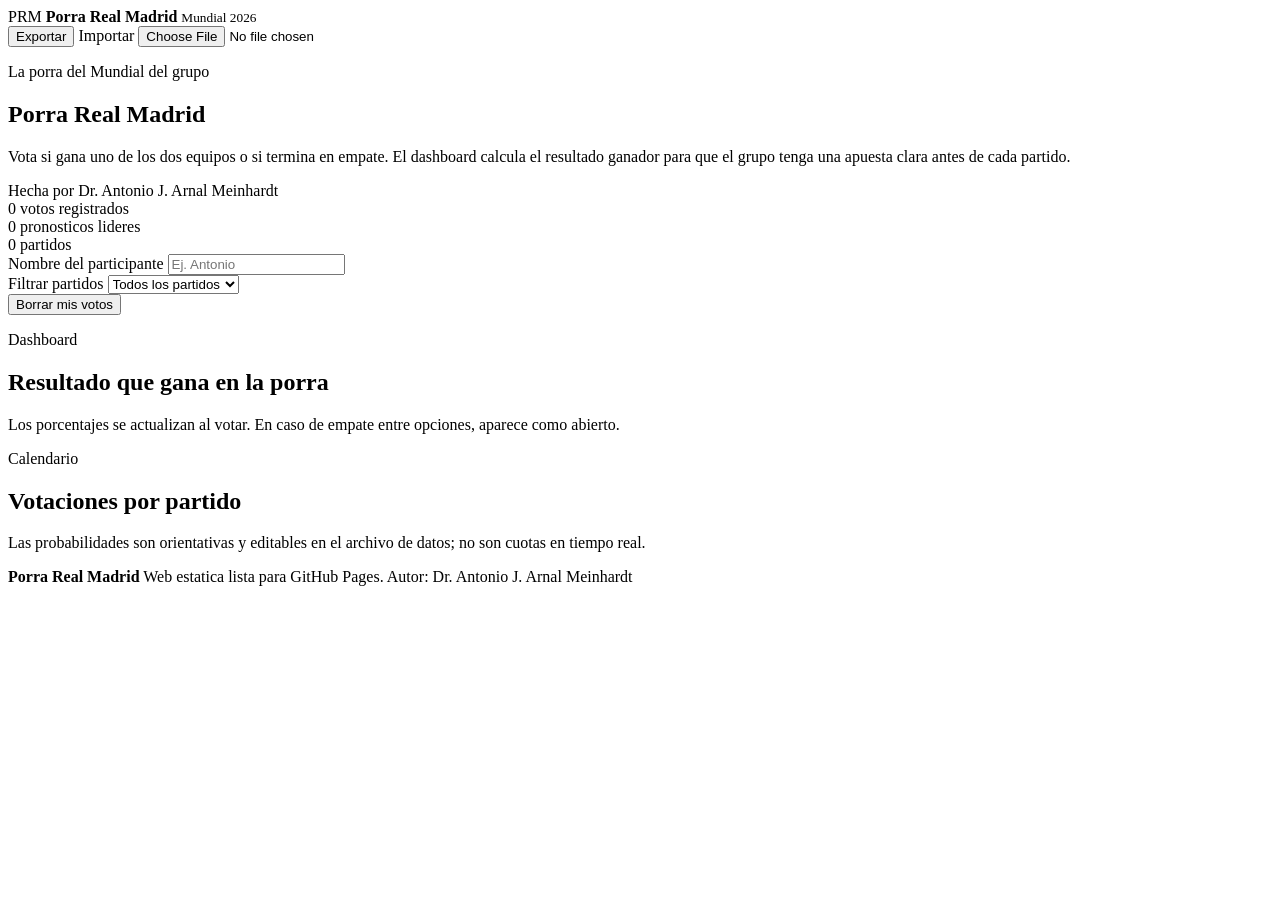
==== index.html @ 8b3cecc4 "Add World Cup pool homepage" ====
<!doctype html>
<html lang="es">
  <head>
    <meta charset="utf-8" />
    <meta name="viewport" content="width=device-width, initial-scale=1" />
    <title>Porra Real Madrid | Mundial 2026</title>
    <meta
      name="description"
      content="Porra visual del Mundial 2026 para votar ganador o empate en cada partido del grupo Porra Real Madrid."
    />
    <link rel="preconnect" href="https://flagcdn.com" />
    <link rel="stylesheet" href="styles.css" />
  </head>
  <body>
    <header class="hero">
      <nav class="topbar" aria-label="Navegacion principal">
        <div class="brand">
          <span class="brand-mark">PRM</span>
          <span>
            <strong>Porra Real Madrid</strong>
            <small>Mundial 2026</small>
          </span>
        </div>
        <div class="top-actions">
          <button class="ghost-button" id="exportButton" type="button">Exportar</button>
          <label class="ghost-button import-label" for="importFile">Importar</label>
          <input id="importFile" type="file" accept="application/json" />
        </div>
      </nav>

      <section class="hero-grid">
        <div class="hero-copy">
          <p class="eyebrow">La porra del Mundial del grupo</p>
          <h1>Porra Real Madrid</h1>
          <p>
            Vota si gana uno de los dos equipos o si termina en empate. El
            dashboard calcula el resultado ganador para que el grupo tenga una
            apuesta clara antes de cada partido.
          </p>
          <div class="credit">Hecha por Dr. Antonio J. Arnal Meinhardt</div>
        </div>

        <aside class="hero-panel" aria-label="Resumen general">
          <div>
            <span class="stat-number" id="totalVotes">0</span>
            <span class="stat-label">votos registrados</span>
          </div>
          <div>
            <span class="stat-number" id="lockedPicks">0</span>
            <span class="stat-label">pronosticos lideres</span>
          </div>
          <div>
            <span class="stat-number" id="matchCount">0</span>
            <span class="stat-label">partidos</span>
          </div>
        </aside>
      </section>
    </header>

    <main>
      <section class="control-band" aria-label="Controles de votacion">
        <div class="field">
          <label for="voterName">Nombre del participante</label>
          <input id="voterName" type="text" placeholder="Ej. Antonio" autocomplete="name" />
        </div>
        <div class="field">
          <label for="matchFilter">Filtrar partidos</label>
          <select id="matchFilter">
            <option value="all">Todos los partidos</option>
            <option value="today">Hoy y proximos</option>
            <option value="hot">Con apuesta clara</option>
            <option value="open">Sin lider claro</option>
          </select>
        </div>
        <button class="primary-button" id="clearMyVotes" type="button">Borrar mis votos</button>
      </section>

      <section class="dashboard" aria-label="Dashboard de resultados">
        <div class="section-heading">
          <div>
            <p class="eyebrow">Dashboard</p>
            <h2>Resultado que gana en la porra</h2>
          </div>
          <p>Los porcentajes se actualizan al votar. En caso de empate entre opciones, aparece como abierto.</p>
        </div>
        <div class="leader-grid" id="leaderGrid"></div>
      </section>

      <section class="matches" aria-label="Partidos del Mundial">
        <div class="section-heading">
          <div>
            <p class="eyebrow">Calendario</p>
            <h2>Votaciones por partido</h2>
          </div>
          <p>
            Las probabilidades son orientativas y editables en el archivo de datos; no son cuotas en tiempo real.
          </p>
        </div>
        <div class="match-grid" id="matchGrid"></div>
      </section>
    </main>

    <template id="leaderTemplate">
      <article class="leader-card">
        <div class="mini-match"></div>
        <div class="winner-line"></div>
        <div class="bar-stack"></div>
      </article>
    </template>

    <template id="matchTemplate">
      <article class="match-card">
        <div class="match-topline"></div>
        <div class="teams"></div>
        <div class="insight"></div>
        <div class="market"></div>
        <div class="vote-row"></div>
        <div class="vote-summary"></div>
      </article>
    </template>

    <footer>
      <strong>Porra Real Madrid</strong>
      <span>Web estatica lista para GitHub Pages.</span>
      <span>Autor: Dr. Antonio J. Arnal Meinhardt</span>
    </footer>

    <script src="app.js"></script>
  </body>
</html>
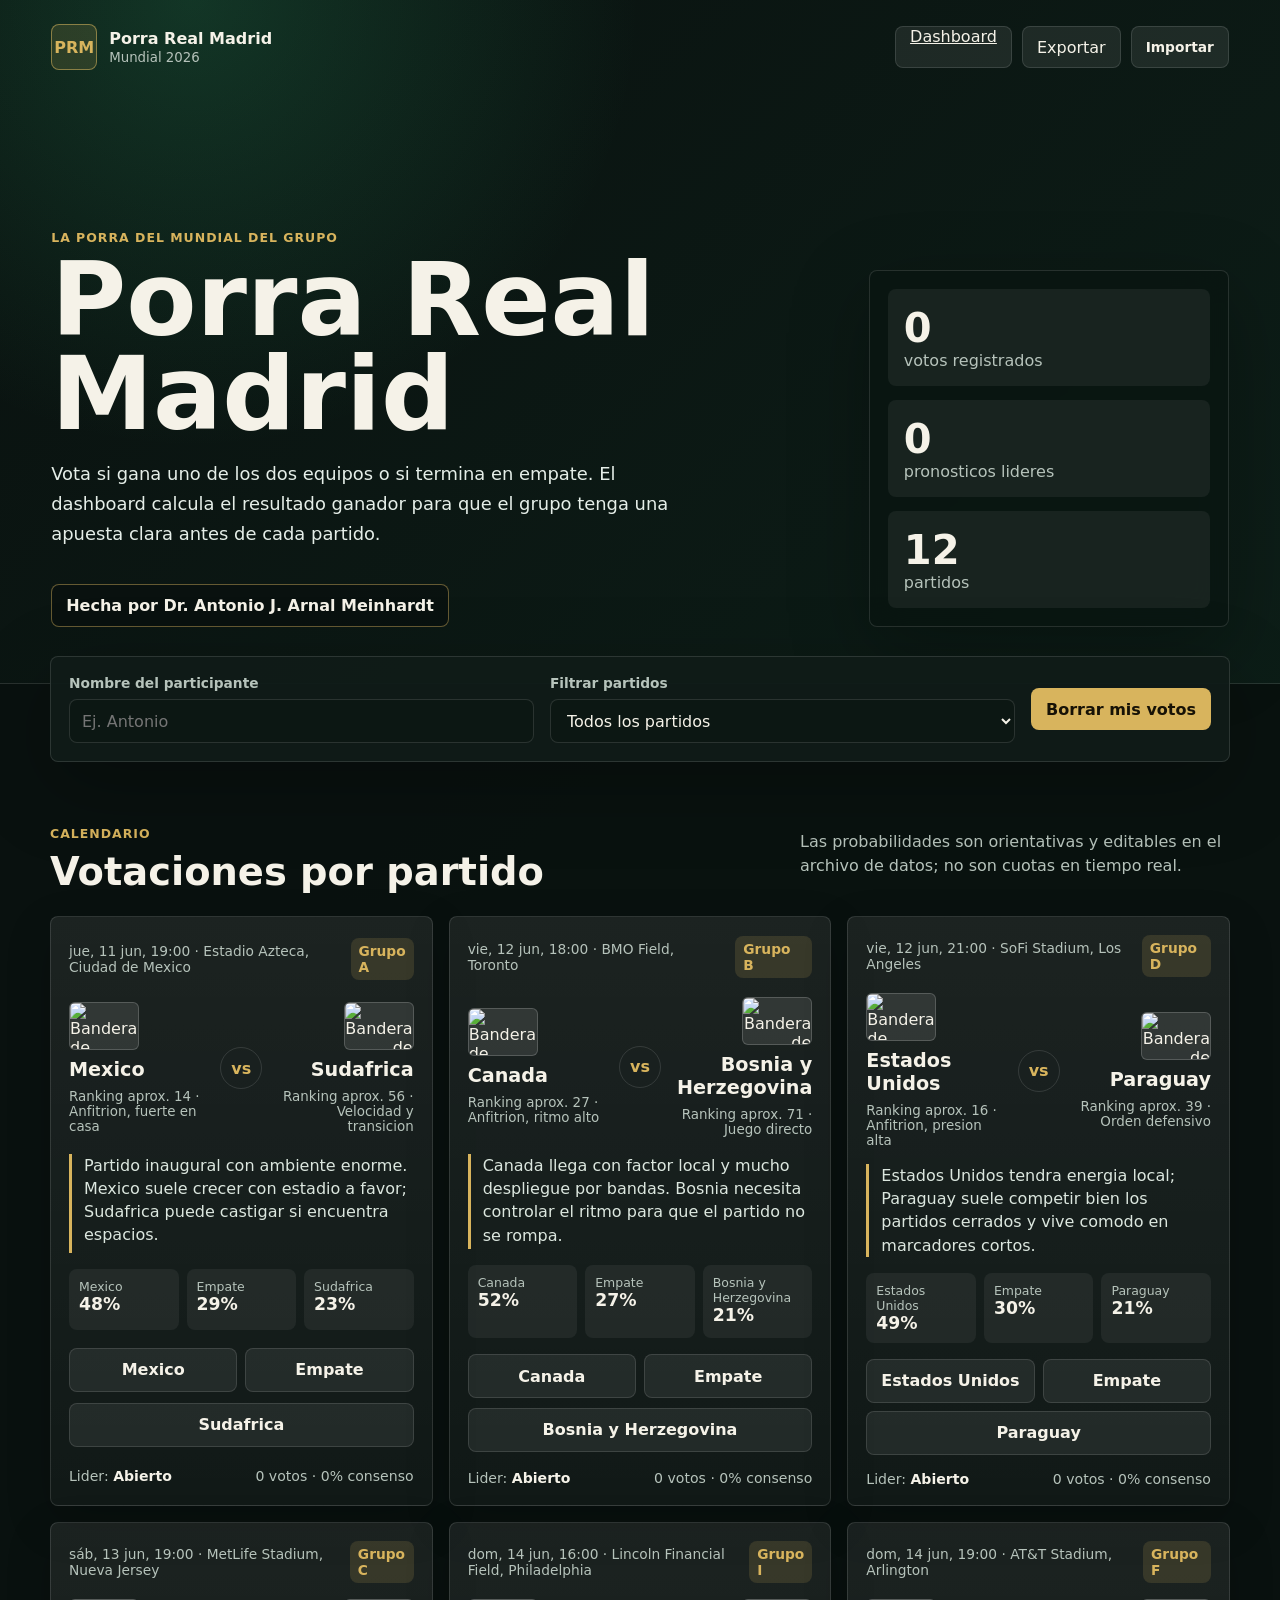
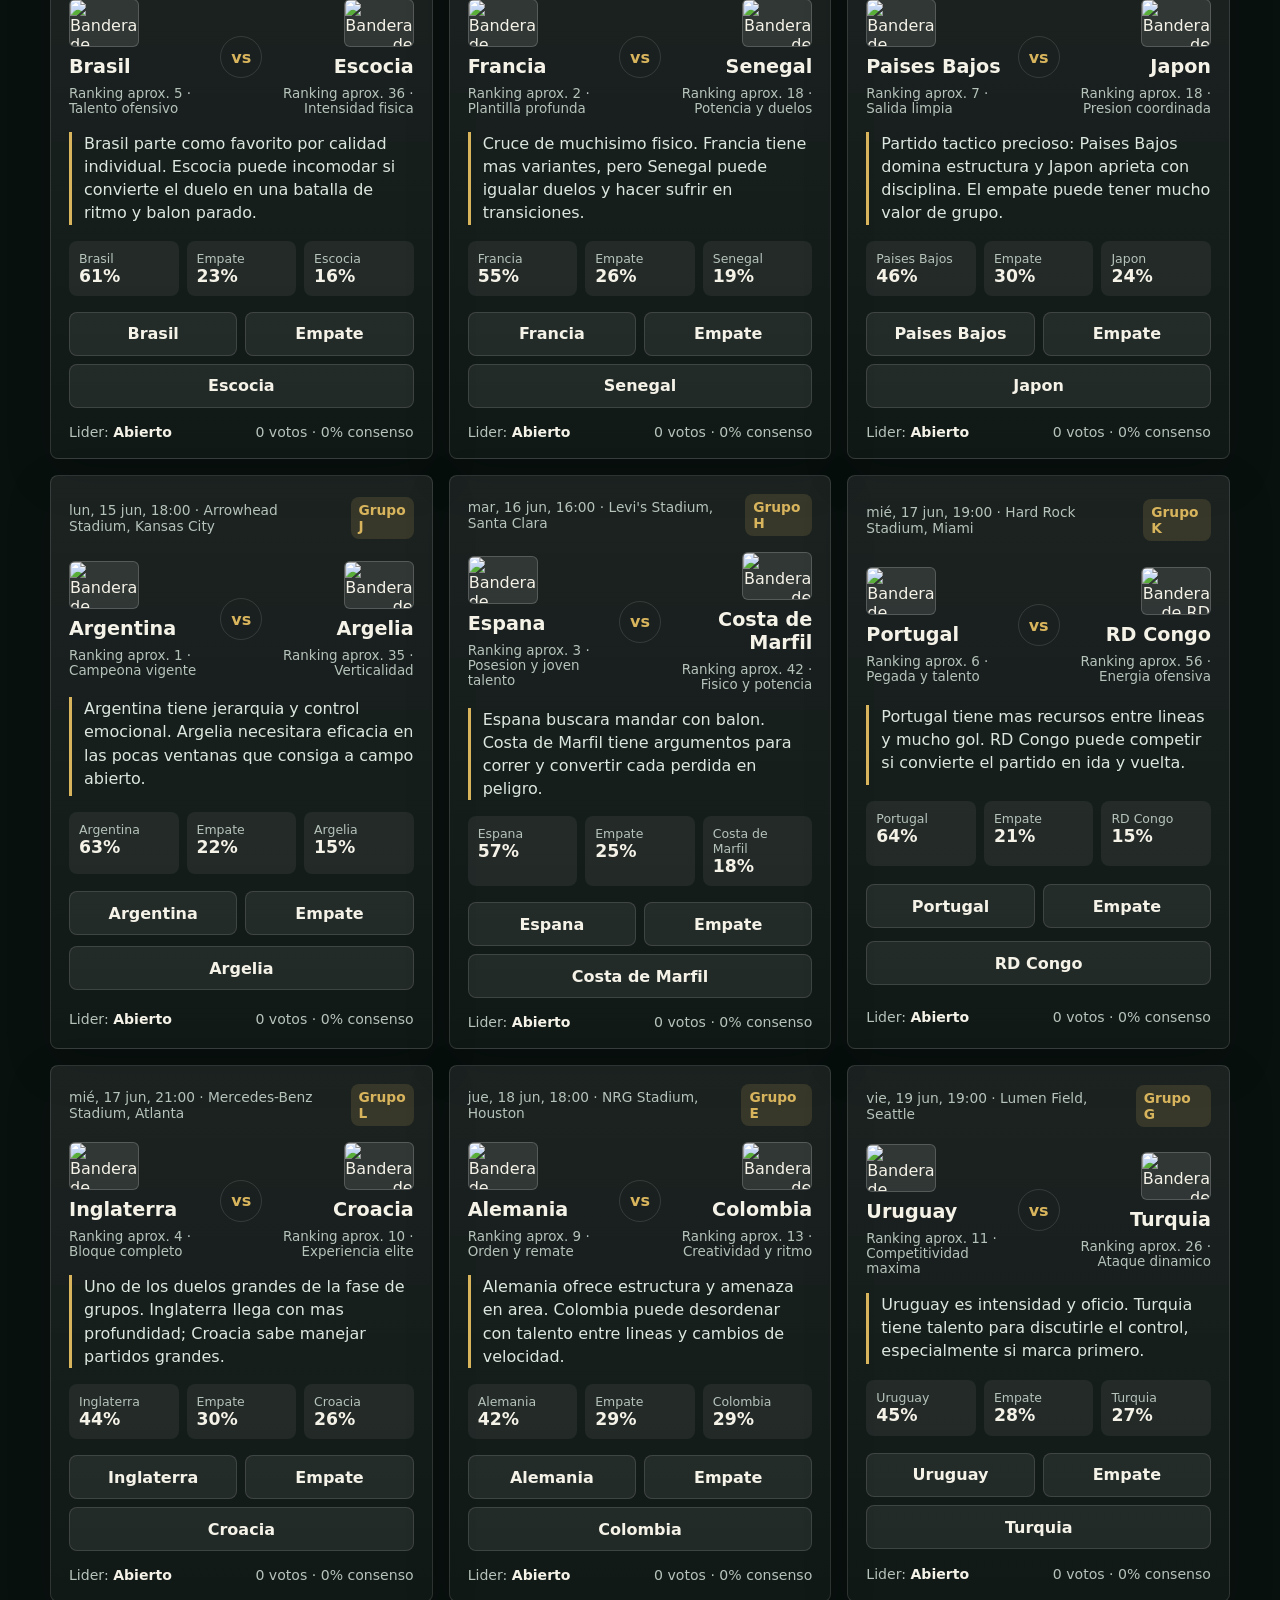
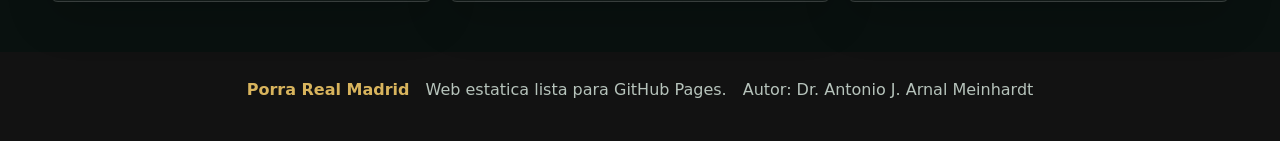
==== commit cef8d566: "Move dashboard to separate page" ====
--- a/index.html
+++ b/index.html
@@ -11,7 +11,7 @@
     <link rel="preconnect" href="https://flagcdn.com" />
     <link rel="stylesheet" href="styles.css" />
   </head>
-  <body>
+  <body data-page="matches">
     <header class="hero">
       <nav class="topbar" aria-label="Navegacion principal">
         <div class="brand">
@@ -22,6 +22,7 @@
           </span>
         </div>
         <div class="top-actions">
+          <a class="ghost-button nav-link" href="dashboard.html">Dashboard</a>
           <button class="ghost-button" id="exportButton" type="button">Exportar</button>
           <label class="ghost-button import-label" for="importFile">Importar</label>
           <input id="importFile" type="file" accept="application/json" />
@@ -75,17 +76,6 @@
         <button class="primary-button" id="clearMyVotes" type="button">Borrar mis votos</button>
       </section>
 
-      <section class="dashboard" aria-label="Dashboard de resultados">
-        <div class="section-heading">
-          <div>
-            <p class="eyebrow">Dashboard</p>
-            <h2>Resultado que gana en la porra</h2>
-          </div>
-          <p>Los porcentajes se actualizan al votar. En caso de empate entre opciones, aparece como abierto.</p>
-        </div>
-        <div class="leader-grid" id="leaderGrid"></div>
-      </section>
-
       <section class="matches" aria-label="Partidos del Mundial">
         <div class="section-heading">
           <div>
--- a/styles.css
+++ b/styles.css
@@ -0,0 +1,575 @@
+:root {
+  color-scheme: dark;
+  --bg: #09110f;
+  --surface: #101c18;
+  --surface-2: #16251f;
+  --line: rgba(255, 255, 255, 0.12);
+  --text: #f5f2e8;
+  --muted: #b6c3bb;
+  --gold: #d8b45d;
+  --green: #36c47f;
+  --red: #ef5f5f;
+  --blue: #63a7ff;
+  --shadow: 0 24px 80px rgba(0, 0, 0, 0.28);
+  font-family:
+    Inter, ui-sans-serif, system-ui, -apple-system, BlinkMacSystemFont, "Segoe UI",
+    sans-serif;
+}
+
+* {
+  box-sizing: border-box;
+}
+
+body {
+  margin: 0;
+  min-height: 100vh;
+  background:
+    radial-gradient(circle at 15% 0%, rgba(54, 196, 127, 0.2), transparent 28rem),
+    linear-gradient(135deg, rgba(9, 17, 15, 0.94), rgba(13, 32, 25, 0.94)),
+    url("https://images.unsplash.com/photo-1517927033932-b3d18e61fb3a?auto=format&fit=crop&w=2200&q=80");
+  background-attachment: fixed;
+  background-size: cover;
+  color: var(--text);
+}
+
+button,
+input,
+select {
+  font: inherit;
+}
+
+button {
+  cursor: pointer;
+}
+
+.hero {
+  min-height: 76vh;
+  padding: 24px clamp(18px, 4vw, 56px) 56px;
+  display: flex;
+  flex-direction: column;
+  justify-content: space-between;
+  border-bottom: 1px solid var(--line);
+}
+
+.topbar,
+.control-band,
+.section-heading,
+footer {
+  width: min(1180px, 100%);
+  margin: 0 auto;
+}
+
+.topbar {
+  display: flex;
+  align-items: center;
+  justify-content: space-between;
+  gap: 16px;
+}
+
+.brand,
+.top-actions,
+.hero-panel,
+.control-band,
+.field,
+.match-topline,
+.vote-row,
+.vote-summary,
+.mini-match,
+footer {
+  display: flex;
+  align-items: center;
+}
+
+.brand {
+  gap: 12px;
+}
+
+.brand-mark {
+  display: grid;
+  place-items: center;
+  width: 46px;
+  height: 46px;
+  border: 1px solid rgba(216, 180, 93, 0.55);
+  border-radius: 8px;
+  background: rgba(216, 180, 93, 0.14);
+  color: var(--gold);
+  font-weight: 900;
+  letter-spacing: 0;
+}
+
+.brand strong,
+.brand small {
+  display: block;
+}
+
+.brand small {
+  color: var(--muted);
+  margin-top: 2px;
+}
+
+.top-actions {
+  gap: 10px;
+  flex-wrap: wrap;
+  justify-content: flex-end;
+}
+
+.ghost-button,
+.primary-button {
+  min-height: 42px;
+  border: 1px solid var(--line);
+  border-radius: 8px;
+  padding: 0 14px;
+  color: var(--text);
+  background: rgba(255, 255, 255, 0.08);
+}
+
+.ghost-button:hover,
+.primary-button:hover {
+  border-color: rgba(216, 180, 93, 0.7);
+}
+
+.primary-button {
+  background: var(--gold);
+  color: #171206;
+  border-color: transparent;
+  font-weight: 800;
+}
+
+.import-label {
+  display: inline-flex;
+  align-items: center;
+}
+
+#importFile {
+  position: absolute;
+  width: 1px;
+  height: 1px;
+  overflow: hidden;
+  clip: rect(0 0 0 0);
+}
+
+.hero-grid {
+  width: min(1180px, 100%);
+  margin: 84px auto 0;
+  display: grid;
+  grid-template-columns: minmax(0, 1.1fr) 360px;
+  gap: 32px;
+  align-items: end;
+}
+
+.hero-copy {
+  max-width: 760px;
+}
+
+.eyebrow {
+  margin: 0 0 8px;
+  color: var(--gold);
+  font-weight: 900;
+  text-transform: uppercase;
+  letter-spacing: 0.08em;
+  font-size: 0.78rem;
+}
+
+h1,
+h2 {
+  margin: 0;
+  letter-spacing: 0;
+}
+
+h1 {
+  font-size: clamp(3.4rem, 8vw, 7.3rem);
+  line-height: 0.92;
+  max-width: 780px;
+}
+
+h2 {
+  font-size: clamp(1.8rem, 3vw, 3rem);
+}
+
+.hero-copy > p:not(.eyebrow) {
+  color: #e5eee8;
+  max-width: 650px;
+  font-size: 1.12rem;
+  line-height: 1.65;
+}
+
+.credit {
+  display: inline-flex;
+  margin-top: 18px;
+  padding: 11px 14px;
+  border: 1px solid rgba(216, 180, 93, 0.45);
+  border-radius: 8px;
+  background: rgba(9, 17, 15, 0.7);
+  font-weight: 800;
+}
+
+.hero-panel {
+  align-items: stretch;
+  flex-direction: column;
+  gap: 14px;
+  padding: 18px;
+  border: 1px solid var(--line);
+  border-radius: 8px;
+  background: rgba(10, 21, 17, 0.78);
+  box-shadow: var(--shadow);
+  backdrop-filter: blur(18px);
+}
+
+.hero-panel > div {
+  padding: 16px;
+  border-radius: 8px;
+  background: rgba(255, 255, 255, 0.06);
+}
+
+.stat-number,
+.stat-label {
+  display: block;
+}
+
+.stat-number {
+  font-size: 2.5rem;
+  font-weight: 900;
+}
+
+.stat-label {
+  color: var(--muted);
+}
+
+main {
+  background: rgba(9, 17, 15, 0.94);
+}
+
+.control-band {
+  transform: translateY(-28px);
+  gap: 16px;
+  flex-wrap: wrap;
+  padding: 18px;
+  border: 1px solid var(--line);
+  border-radius: 8px;
+  background: rgba(16, 28, 24, 0.96);
+  box-shadow: var(--shadow);
+}
+
+.field {
+  flex: 1 1 260px;
+  align-items: stretch;
+  flex-direction: column;
+  gap: 8px;
+}
+
+label {
+  color: var(--muted);
+  font-size: 0.86rem;
+  font-weight: 800;
+}
+
+input,
+select {
+  min-height: 44px;
+  width: 100%;
+  border: 1px solid var(--line);
+  border-radius: 8px;
+  padding: 0 12px;
+  color: var(--text);
+  background: #0c1713;
+}
+
+.dashboard,
+.matches {
+  width: min(1180px, 100%);
+  margin: 0 auto;
+  padding: 24px 0 50px;
+}
+
+.section-heading {
+  display: flex;
+  justify-content: space-between;
+  gap: 24px;
+  align-items: end;
+  margin-bottom: 22px;
+}
+
+.section-heading > p {
+  max-width: 430px;
+  color: var(--muted);
+  line-height: 1.5;
+}
+
+.leader-grid,
+.match-grid {
+  display: grid;
+  grid-template-columns: repeat(3, minmax(0, 1fr));
+  gap: 16px;
+}
+
+.leader-card,
+.match-card {
+  border: 1px solid var(--line);
+  border-radius: 8px;
+  background: linear-gradient(180deg, rgba(255, 255, 255, 0.08), rgba(255, 255, 255, 0.035));
+  box-shadow: 0 16px 45px rgba(0, 0, 0, 0.18);
+}
+
+.leader-card {
+  padding: 16px;
+}
+
+.mini-match {
+  justify-content: space-between;
+  gap: 10px;
+  color: var(--muted);
+  font-size: 0.88rem;
+}
+
+.winner-line {
+  margin: 14px 0;
+  font-size: 1.3rem;
+  font-weight: 900;
+}
+
+.bar-stack {
+  display: grid;
+  gap: 8px;
+}
+
+.bar-item {
+  display: grid;
+  gap: 6px;
+}
+
+.bar-label {
+  display: flex;
+  justify-content: space-between;
+  gap: 8px;
+  color: var(--muted);
+  font-size: 0.82rem;
+}
+
+.bar-track {
+  height: 8px;
+  overflow: hidden;
+  border-radius: 99px;
+  background: rgba(255, 255, 255, 0.08);
+}
+
+.bar-fill {
+  height: 100%;
+  border-radius: inherit;
+  background: var(--green);
+}
+
+.match-card {
+  padding: 18px;
+  display: grid;
+  gap: 16px;
+}
+
+.match-topline {
+  justify-content: space-between;
+  gap: 12px;
+  color: var(--muted);
+  font-size: 0.86rem;
+}
+
+.tag {
+  padding: 5px 8px;
+  border-radius: 8px;
+  background: rgba(216, 180, 93, 0.15);
+  color: var(--gold);
+  font-weight: 900;
+}
+
+.teams {
+  display: grid;
+  grid-template-columns: 1fr auto 1fr;
+  gap: 12px;
+  align-items: center;
+}
+
+.team {
+  display: grid;
+  gap: 8px;
+  min-width: 0;
+}
+
+.team:last-child {
+  text-align: right;
+}
+
+.flag {
+  width: 70px;
+  height: 48px;
+  object-fit: cover;
+  border-radius: 6px;
+  border: 1px solid rgba(255, 255, 255, 0.18);
+  background: rgba(255, 255, 255, 0.1);
+}
+
+.team:last-child .flag {
+  margin-left: auto;
+}
+
+.team-name {
+  font-size: 1.2rem;
+  font-weight: 900;
+  overflow-wrap: anywhere;
+}
+
+.team-meta {
+  color: var(--muted);
+  font-size: 0.84rem;
+}
+
+.versus {
+  display: grid;
+  place-items: center;
+  width: 42px;
+  height: 42px;
+  border-radius: 50%;
+  border: 1px solid var(--line);
+  color: var(--gold);
+  font-weight: 900;
+}
+
+.insight {
+  min-height: 58px;
+  color: #dce7df;
+  line-height: 1.45;
+  padding-left: 12px;
+  border-left: 3px solid var(--gold);
+}
+
+.market {
+  display: grid;
+  grid-template-columns: repeat(3, 1fr);
+  gap: 8px;
+}
+
+.market-pill {
+  padding: 10px;
+  border-radius: 8px;
+  background: rgba(255, 255, 255, 0.06);
+}
+
+.market-pill span {
+  display: block;
+  color: var(--muted);
+  font-size: 0.78rem;
+}
+
+.market-pill strong {
+  font-size: 1.08rem;
+}
+
+.vote-row {
+  gap: 8px;
+  flex-wrap: wrap;
+}
+
+.vote-button {
+  flex: 1 1 120px;
+  min-height: 44px;
+  border: 1px solid var(--line);
+  border-radius: 8px;
+  color: var(--text);
+  background: rgba(255, 255, 255, 0.07);
+  font-weight: 900;
+}
+
+.vote-button.active {
+  background: var(--green);
+  color: #04120b;
+  border-color: transparent;
+}
+
+.vote-summary {
+  justify-content: space-between;
+  gap: 10px;
+  flex-wrap: wrap;
+  color: var(--muted);
+  font-size: 0.88rem;
+}
+
+.vote-summary strong {
+  color: var(--text);
+}
+
+footer {
+  justify-content: center;
+  gap: 16px;
+  flex-wrap: wrap;
+  padding: 28px 18px 42px;
+  color: var(--muted);
+}
+
+footer strong {
+  color: var(--gold);
+}
+
+@media (max-width: 940px) {
+  .hero-grid,
+  .leader-grid,
+  .match-grid {
+    grid-template-columns: 1fr;
+  }
+
+  .hero {
+    min-height: auto;
+  }
+
+  .hero-grid {
+    margin-top: 56px;
+  }
+}
+
+@media (max-width: 640px) {
+  .topbar,
+  .section-heading {
+    align-items: flex-start;
+    flex-direction: column;
+  }
+
+  .top-actions,
+  .ghost-button,
+  .primary-button {
+    width: 100%;
+  }
+
+  .top-actions {
+    justify-content: stretch;
+  }
+
+  .ghost-button,
+  .primary-button,
+  .import-label {
+    justify-content: center;
+  }
+
+  .hero {
+    padding-inline: 16px;
+  }
+
+  .control-band,
+  .dashboard,
+  .matches {
+    width: calc(100% - 32px);
+  }
+
+  .teams {
+    grid-template-columns: 1fr;
+  }
+
+  .versus {
+    margin: 0 auto;
+  }
+
+  .team,
+  .team:last-child {
+    text-align: center;
+  }
+
+  .flag,
+  .team:last-child .flag {
+    margin: 0 auto;
+  }
+}
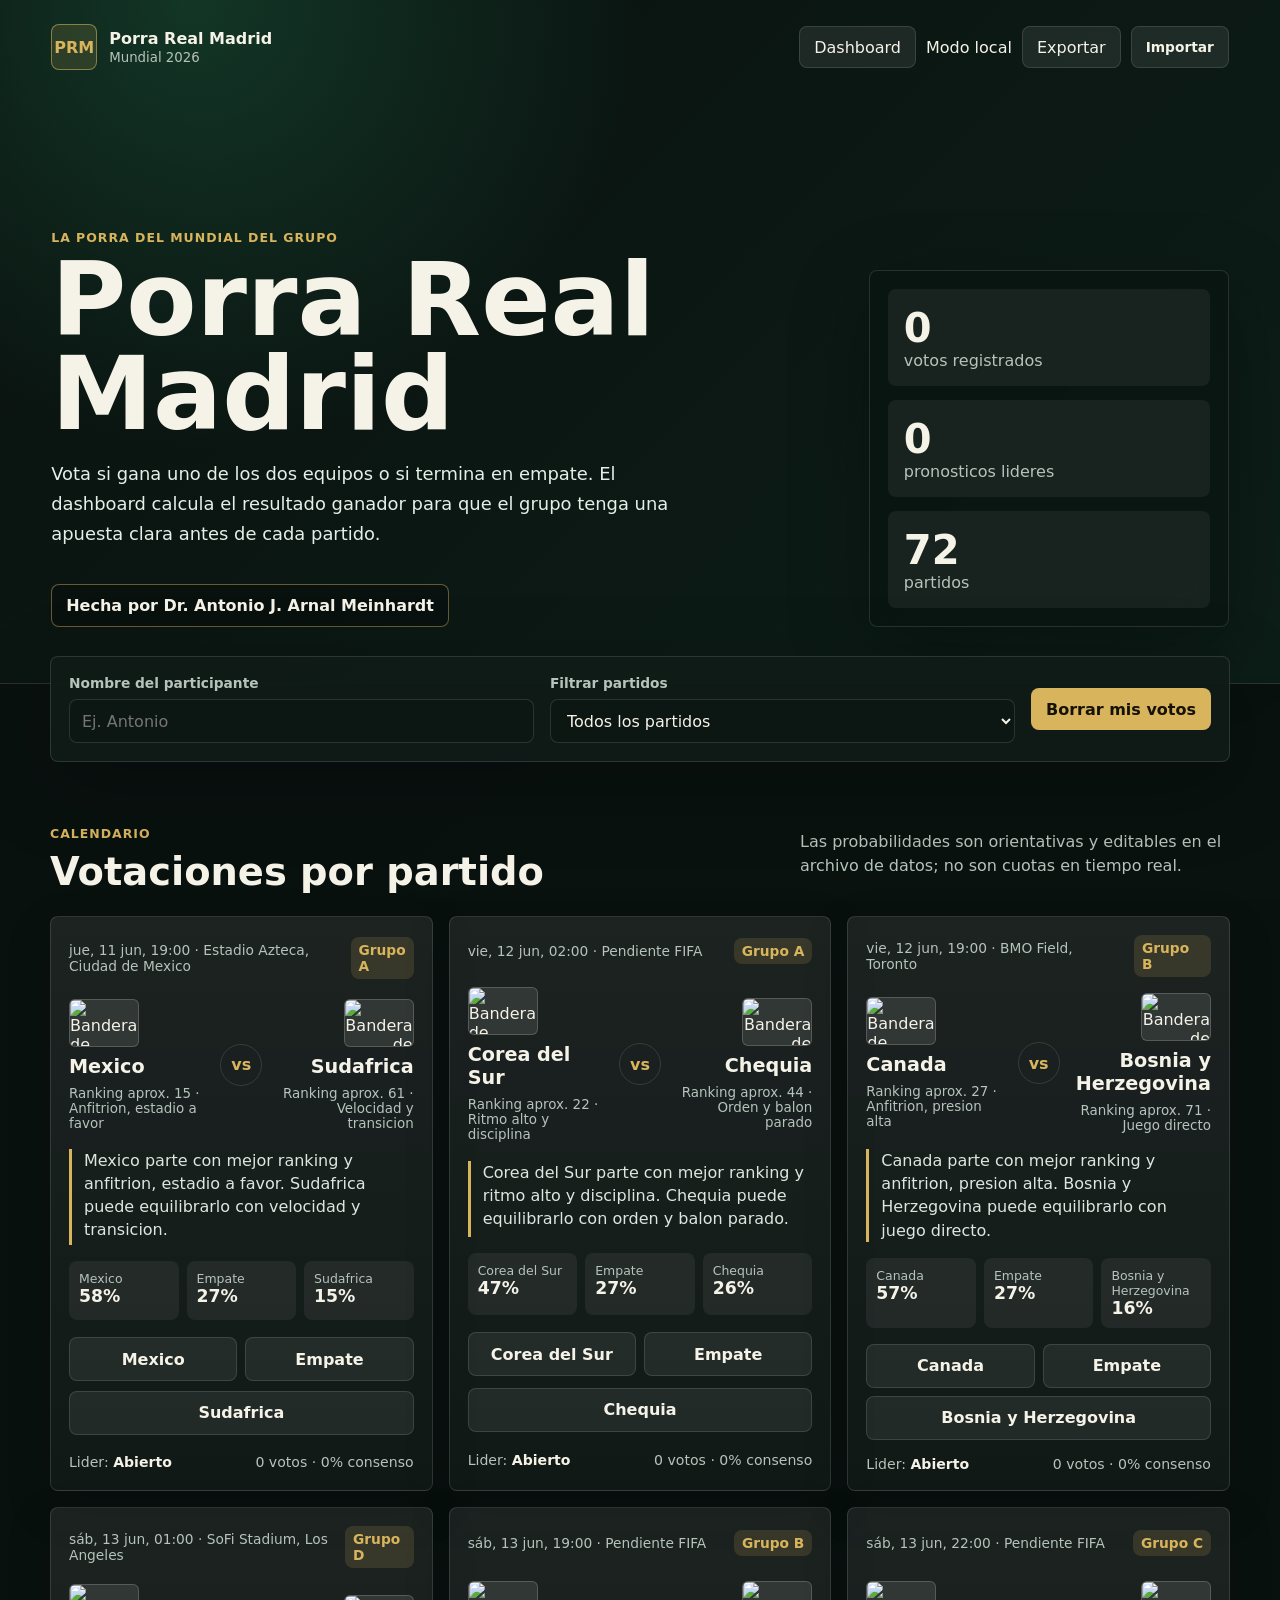
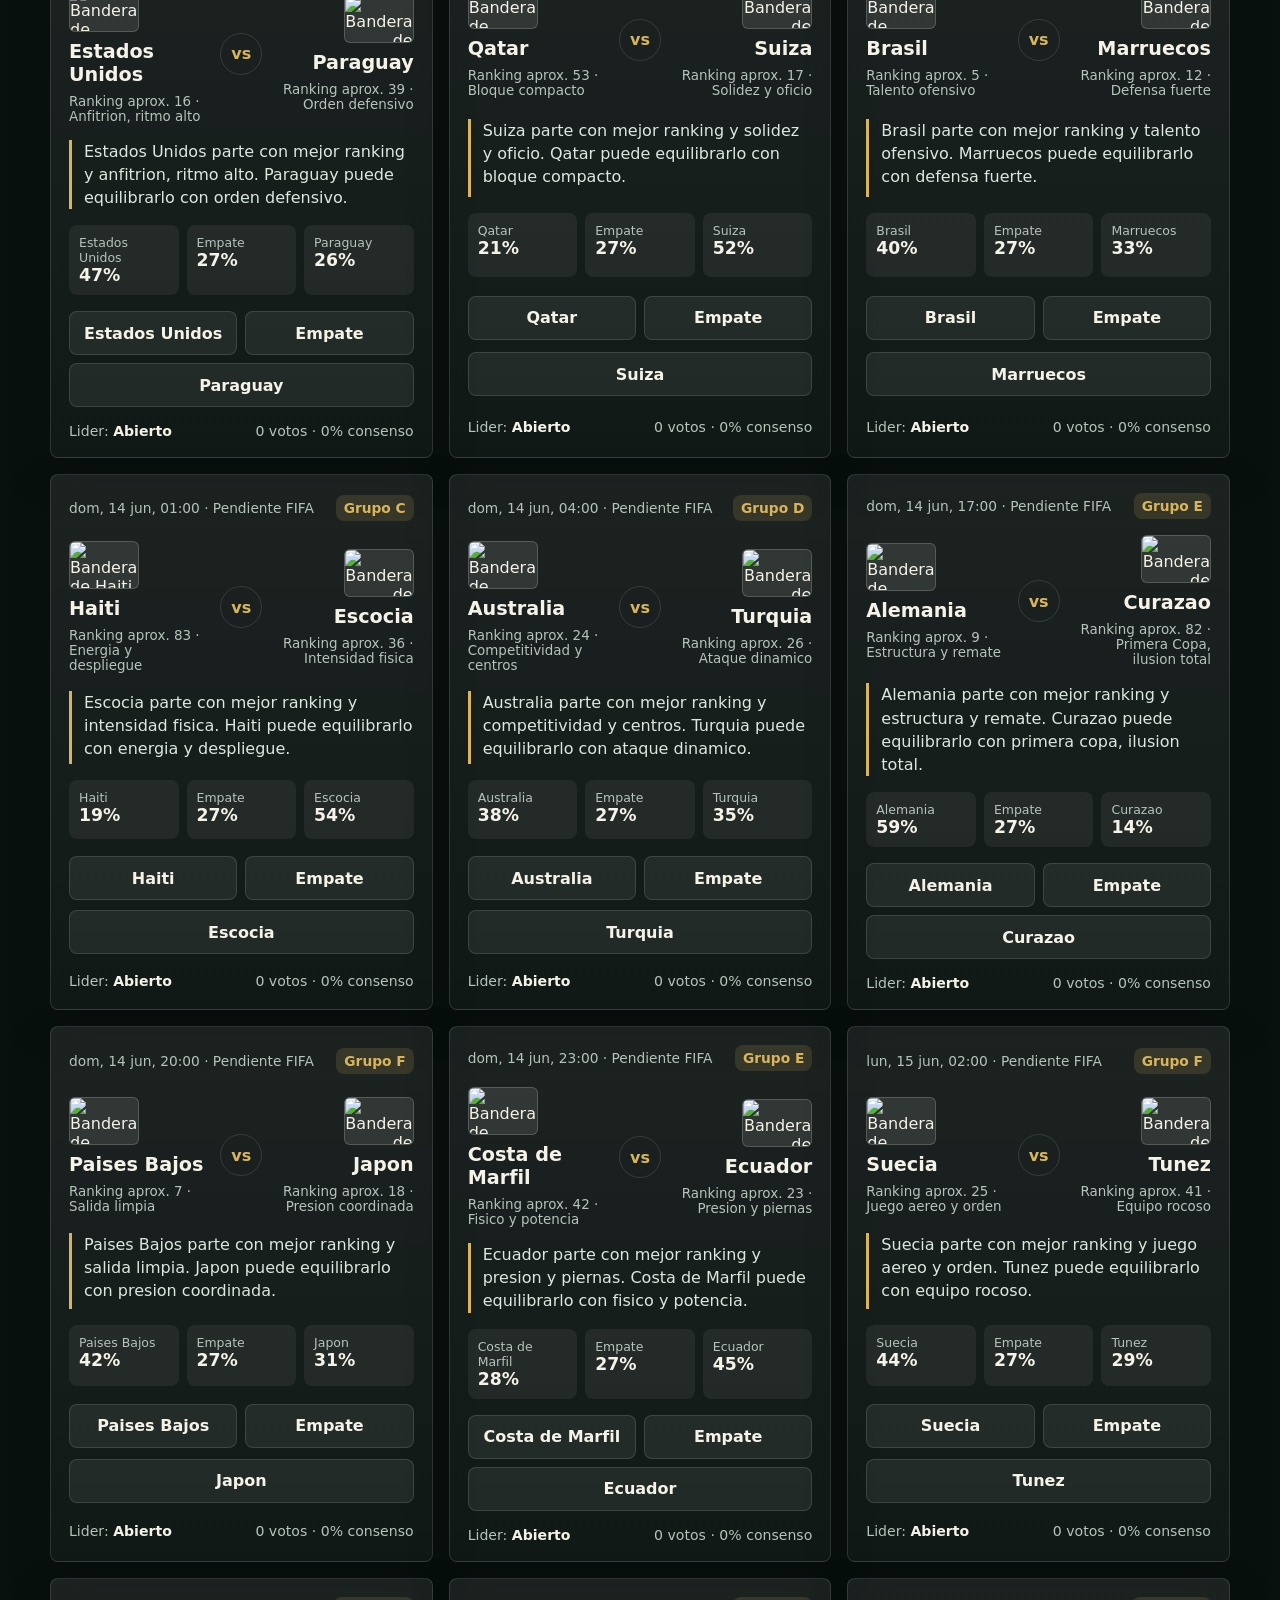
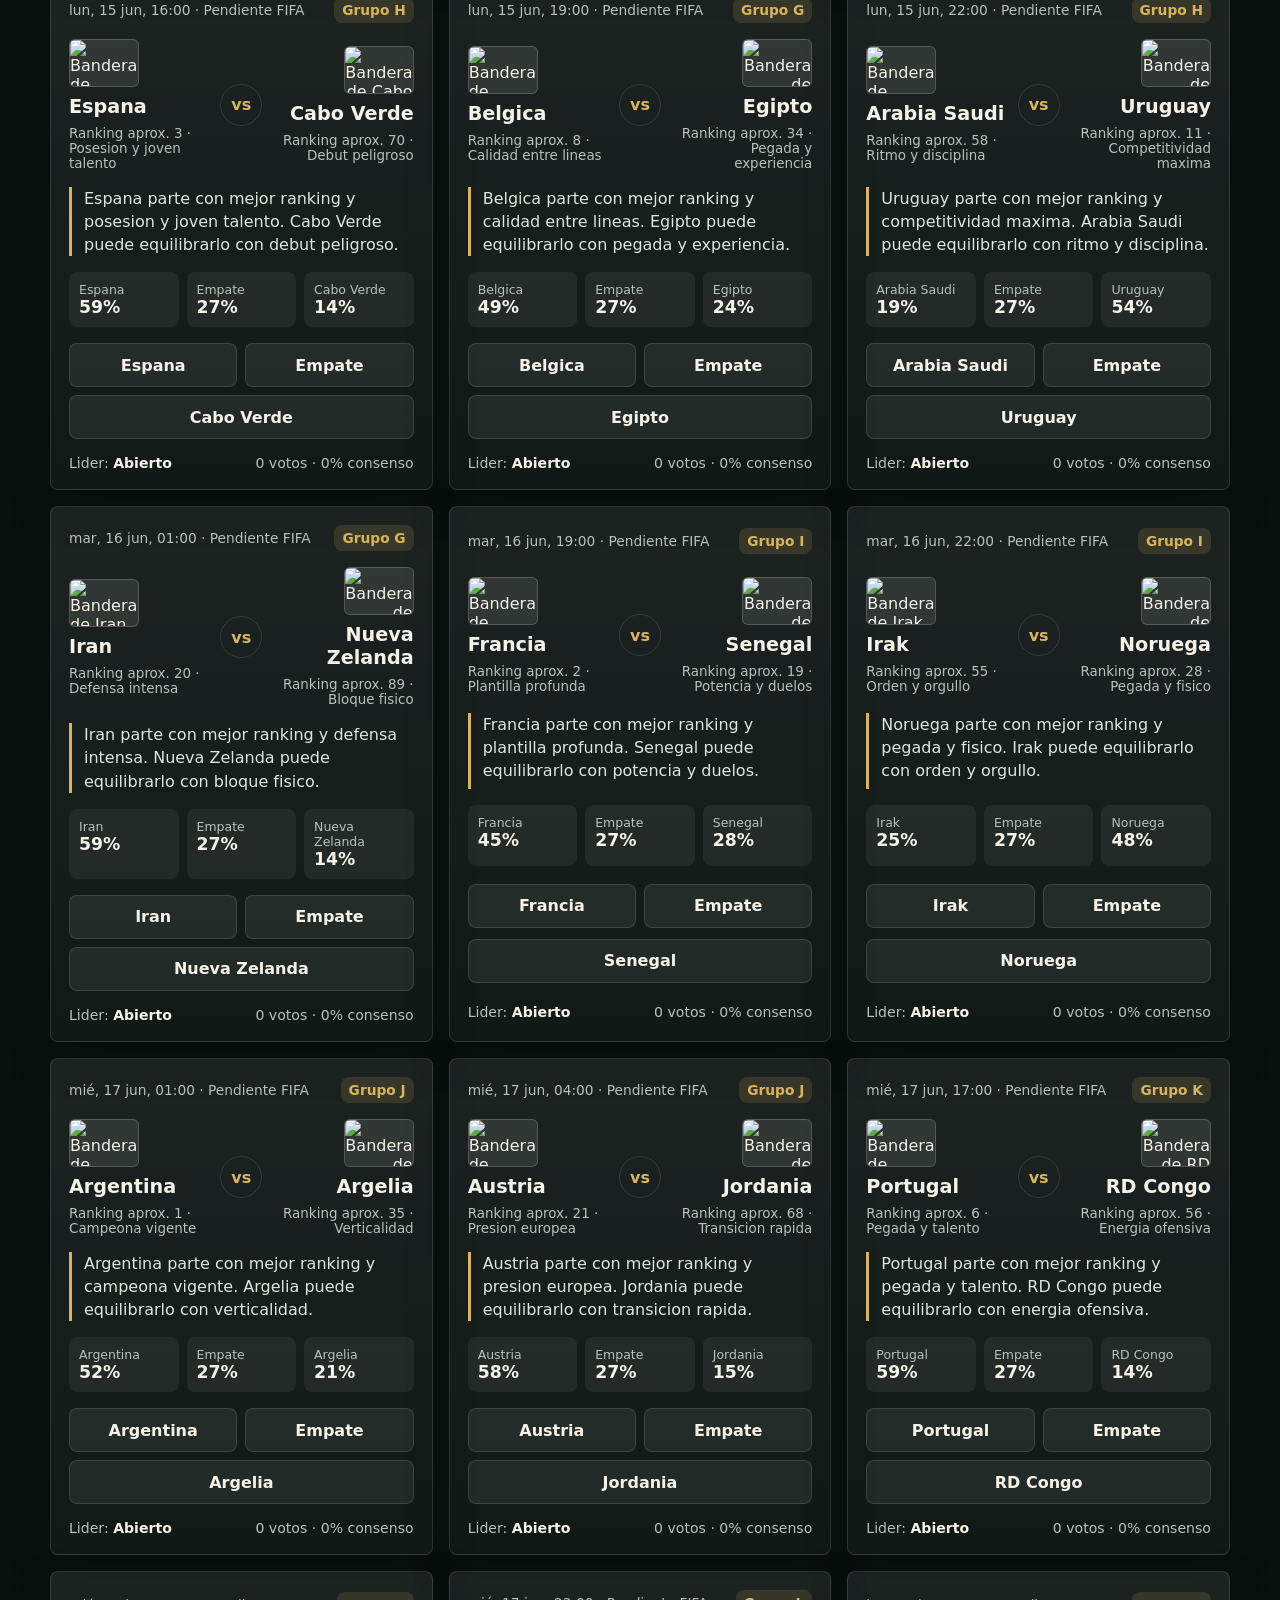
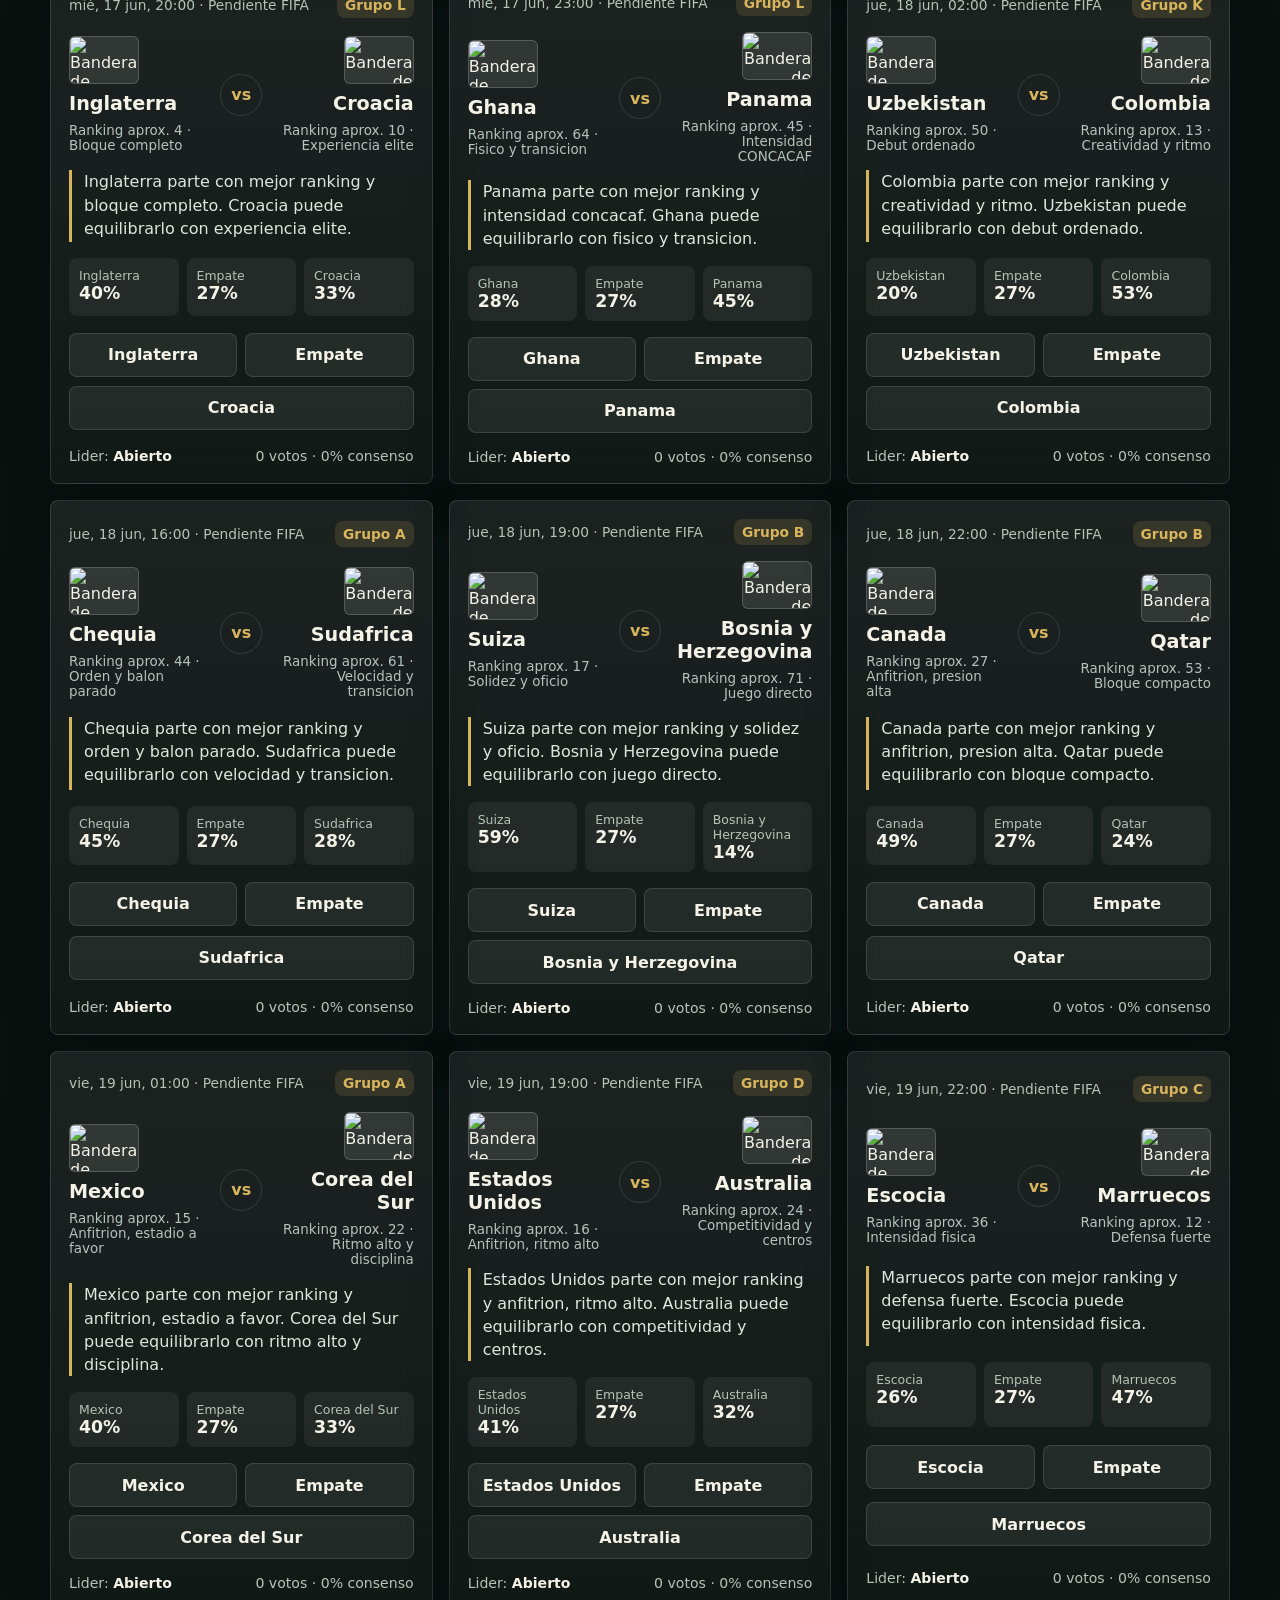
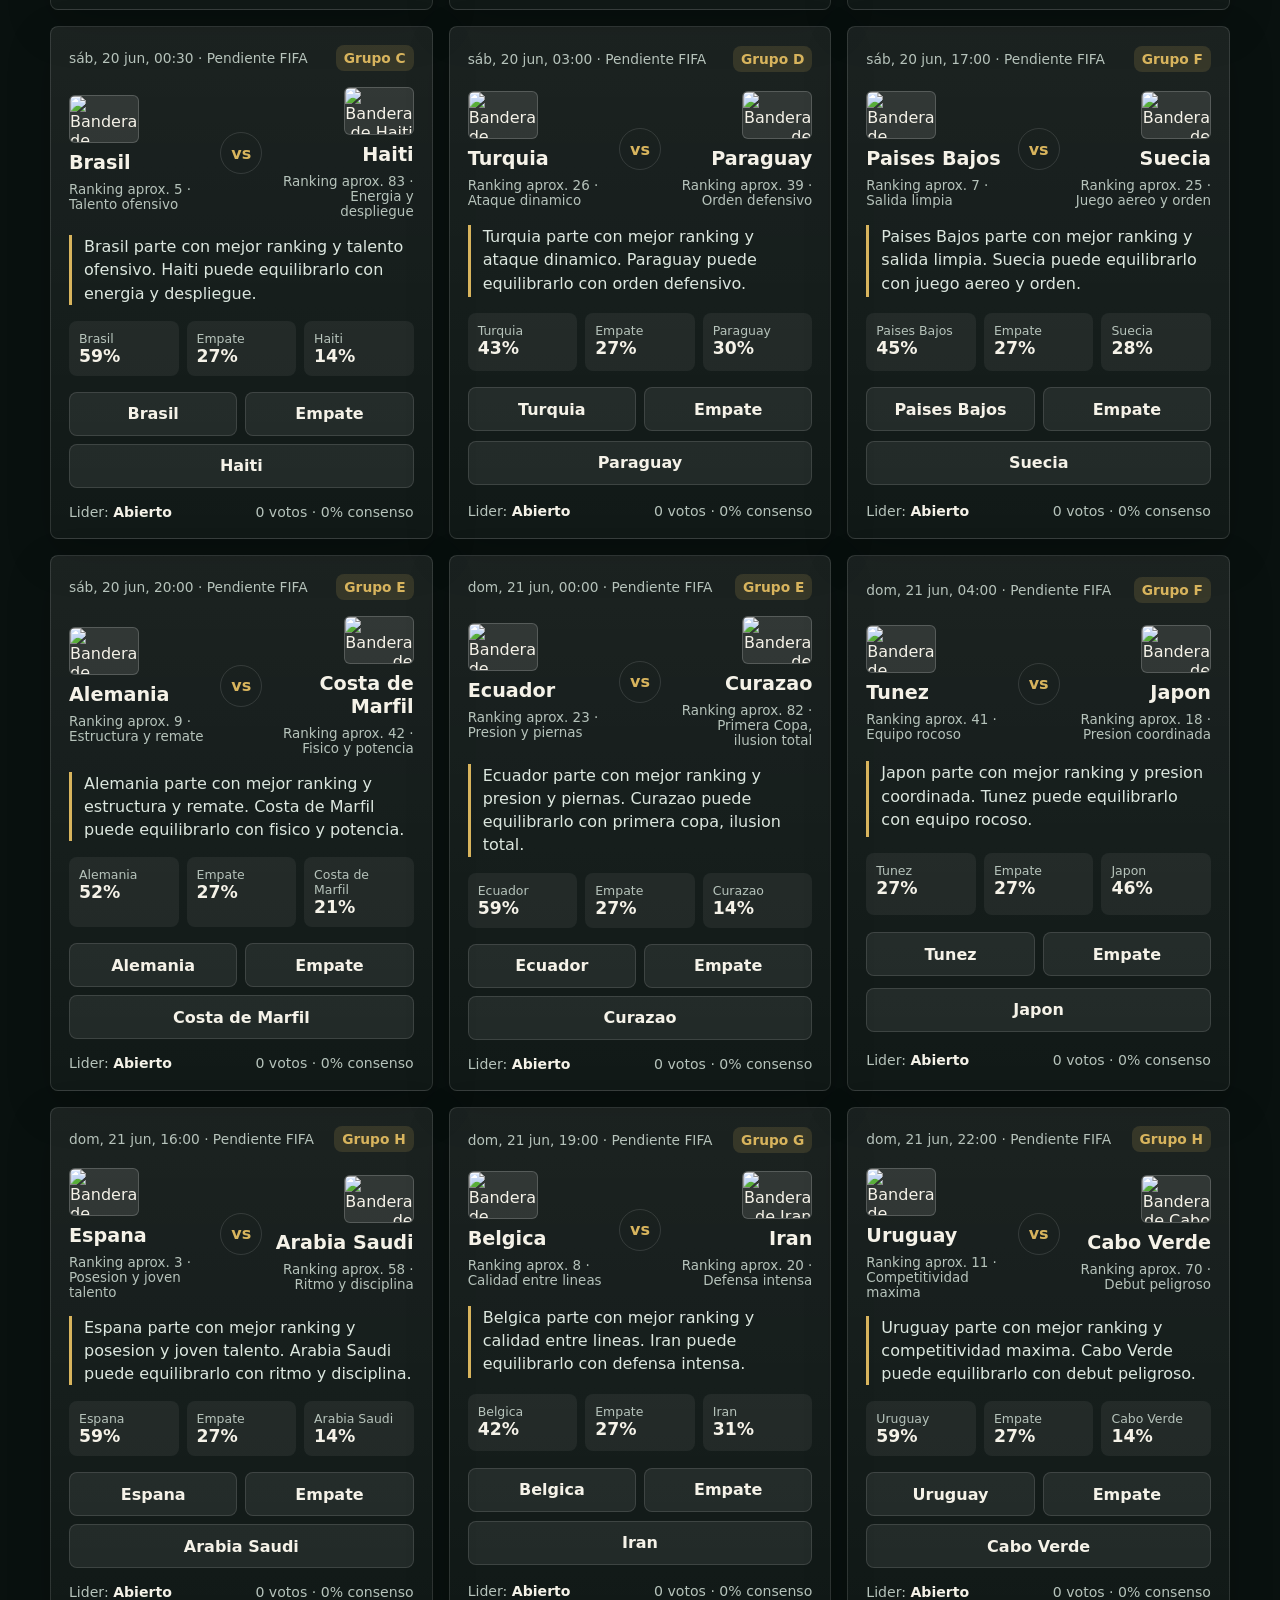
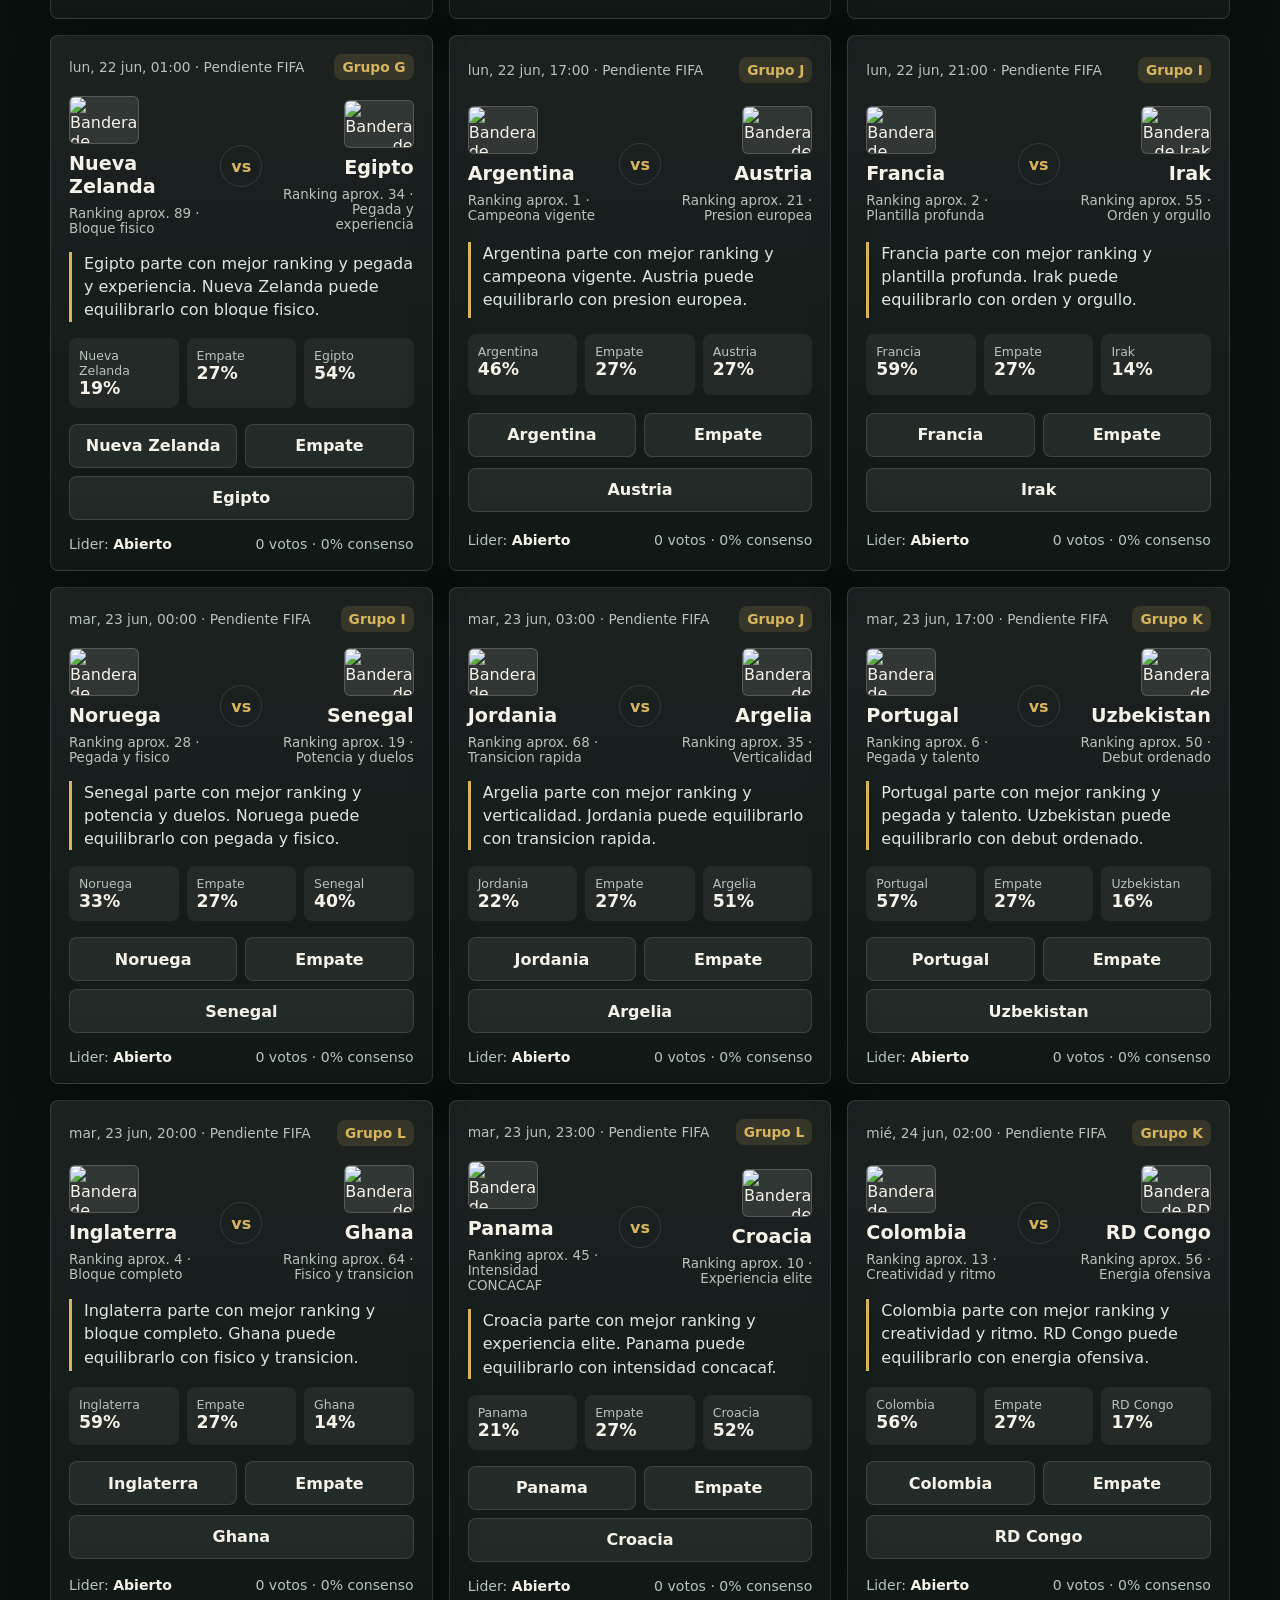
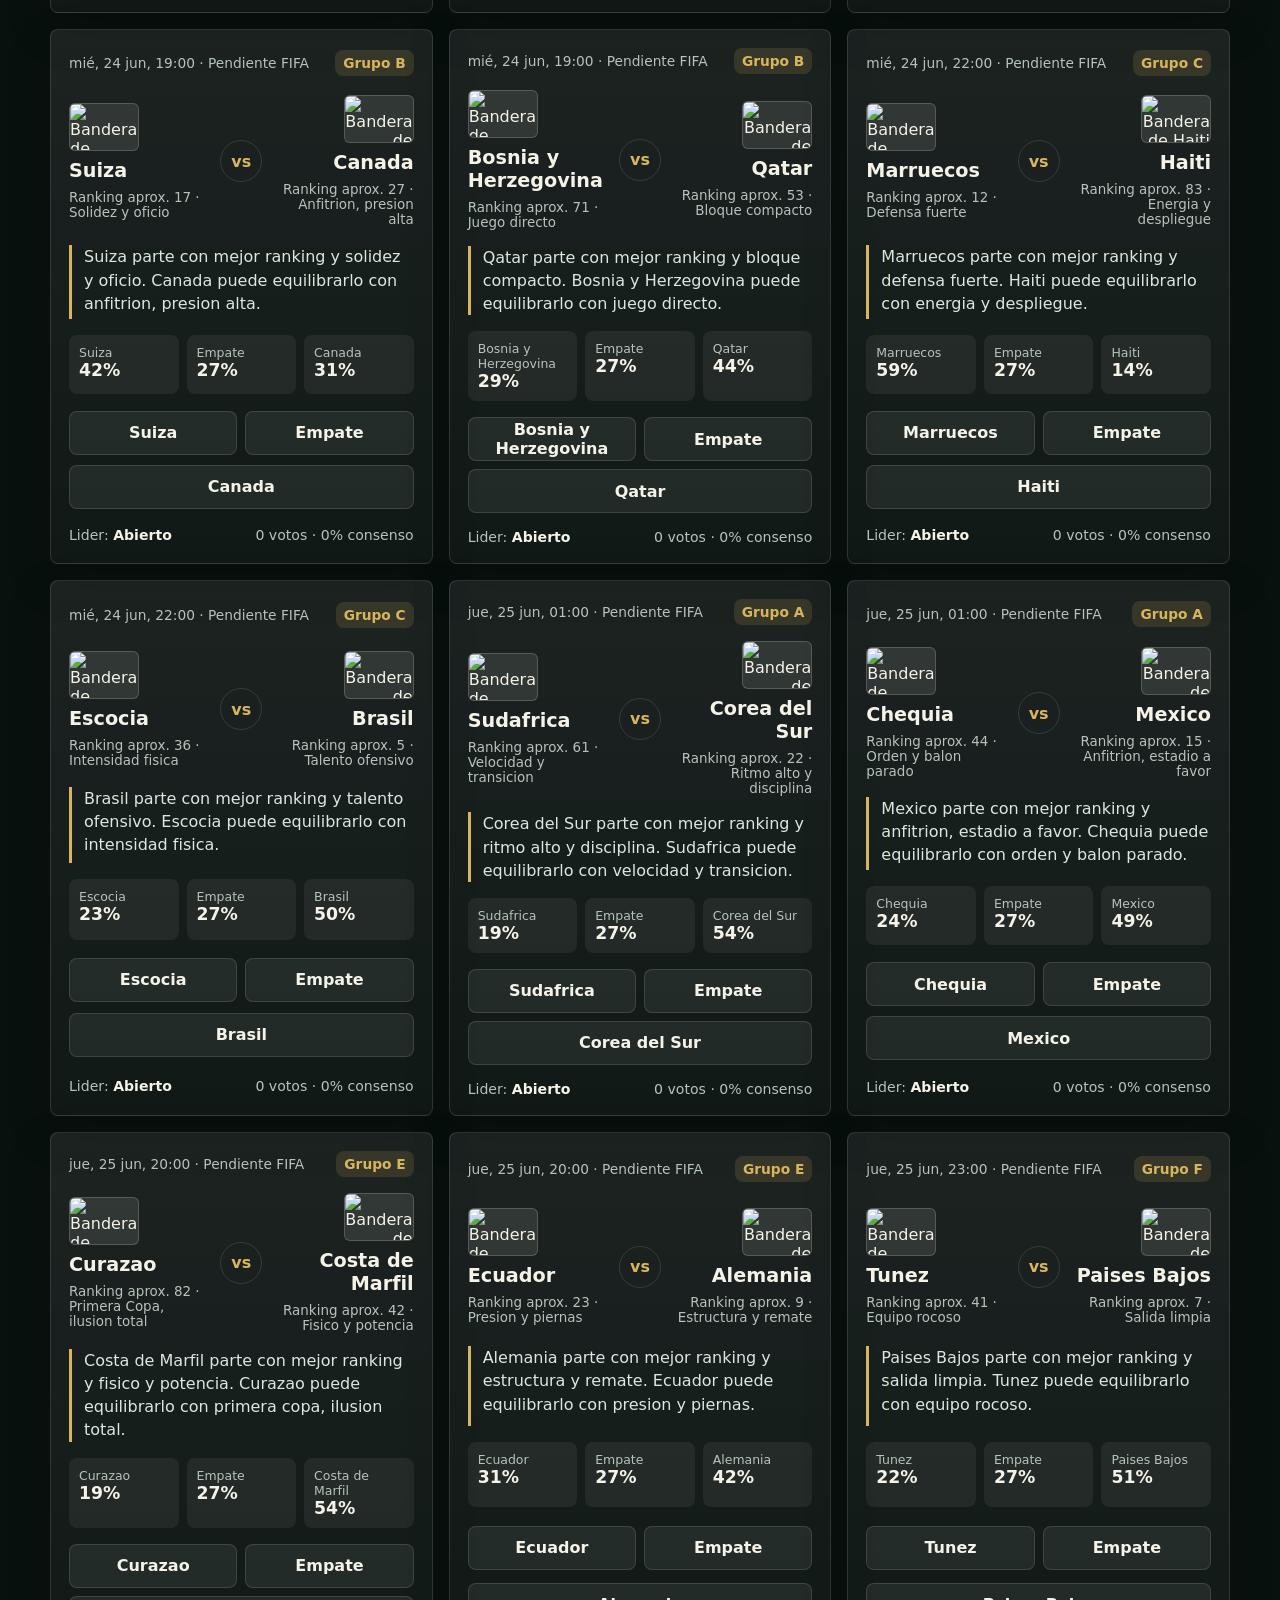
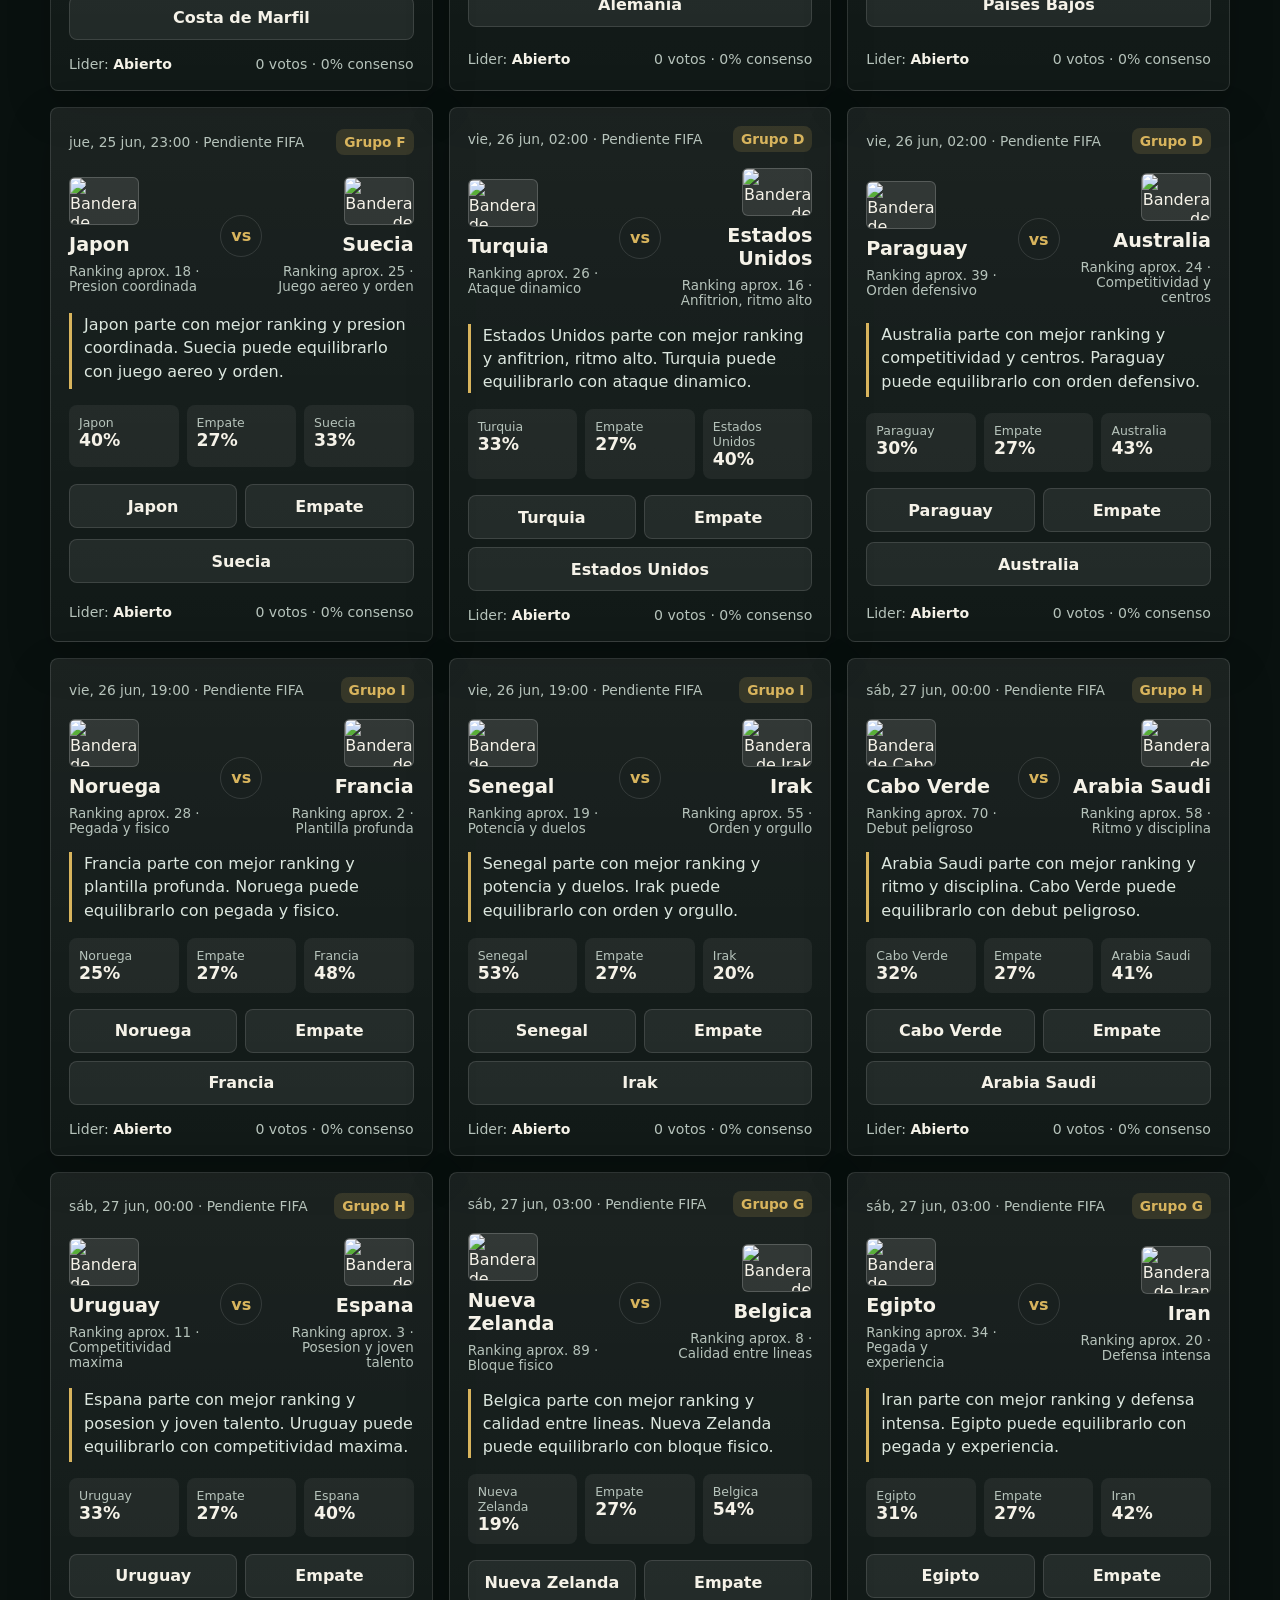
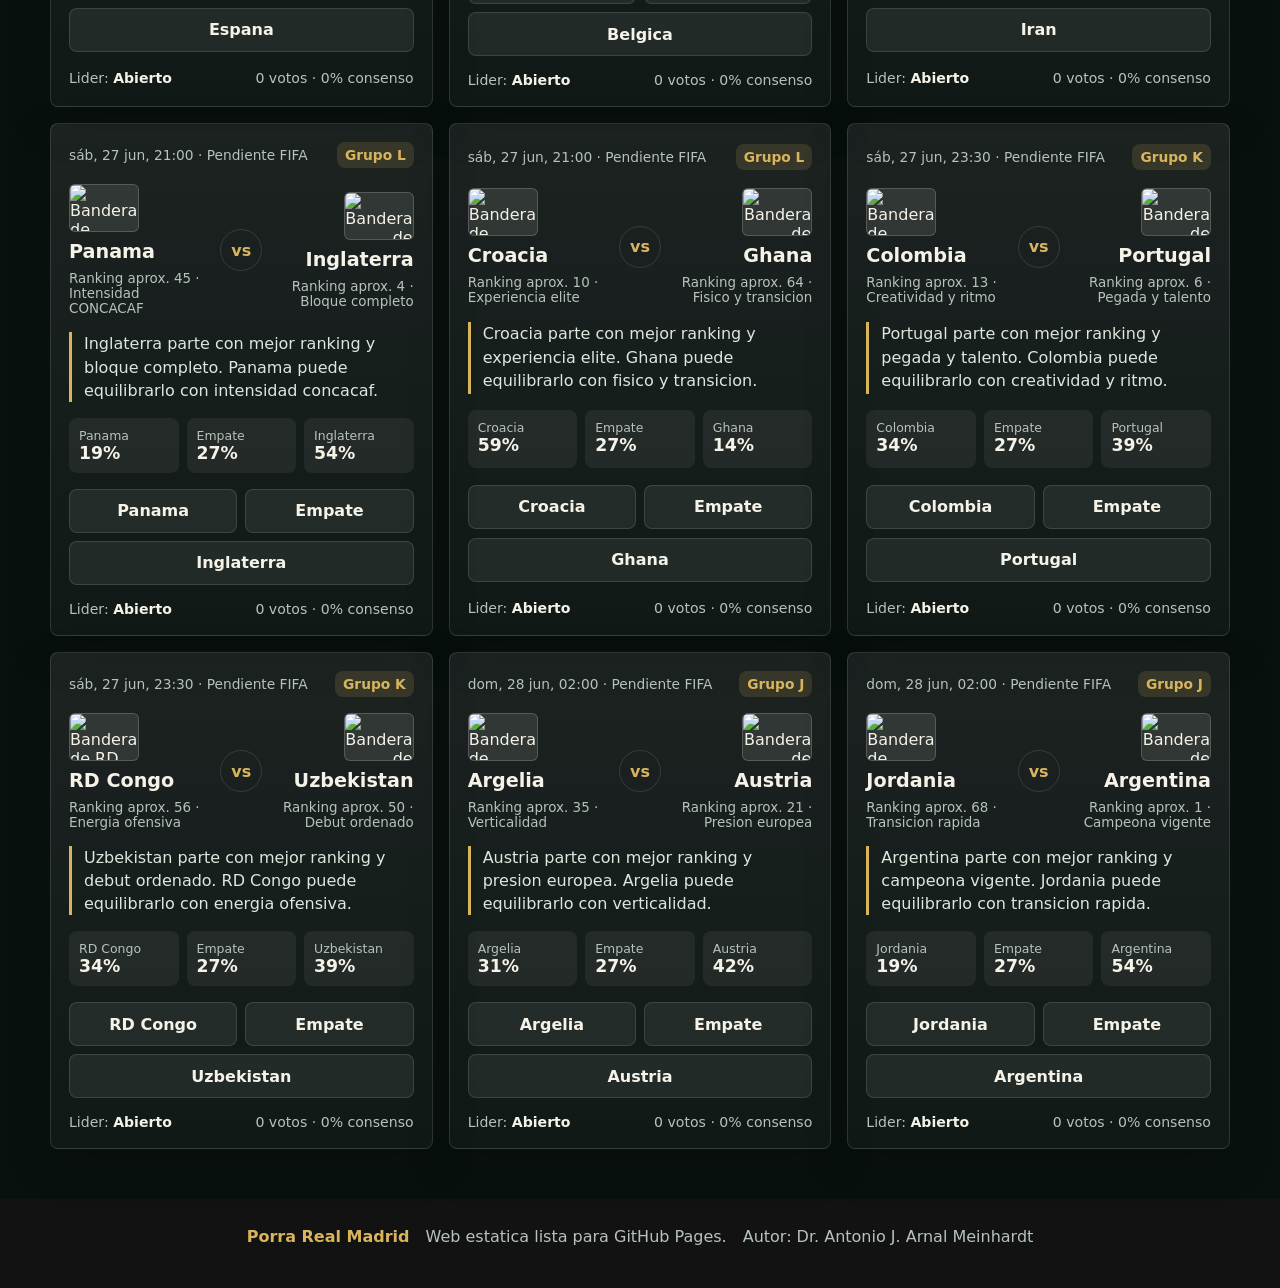
==== commit 5a52e240: "Show shared voting sync status on homepage" ====
--- a/index.html
+++ b/index.html
@@ -4,117 +4,35 @@
     <meta charset="utf-8" />
     <meta name="viewport" content="width=device-width, initial-scale=1" />
     <title>Porra Real Madrid | Mundial 2026</title>
-    <meta
-      name="description"
-      content="Porra visual del Mundial 2026 para votar ganador o empate en cada partido del grupo Porra Real Madrid."
-    />
+    <meta name="description" content="Porra visual del Mundial 2026 para votar ganador o empate en cada partido del grupo Porra Real Madrid." />
     <link rel="preconnect" href="https://flagcdn.com" />
     <link rel="stylesheet" href="styles.css" />
+    <script src="https://cdn.jsdelivr.net/npm/@supabase/supabase-js@2"></script>
   </head>
   <body data-page="matches">
     <header class="hero">
       <nav class="topbar" aria-label="Navegacion principal">
-        <div class="brand">
-          <span class="brand-mark">PRM</span>
-          <span>
-            <strong>Porra Real Madrid</strong>
-            <small>Mundial 2026</small>
-          </span>
-        </div>
+        <div class="brand"><span class="brand-mark">PRM</span><span><strong>Porra Real Madrid</strong><small>Mundial 2026</small></span></div>
         <div class="top-actions">
           <a class="ghost-button nav-link" href="dashboard.html">Dashboard</a>
+          <span class="sync-pill" id="syncStatus">Conectando</span>
           <button class="ghost-button" id="exportButton" type="button">Exportar</button>
           <label class="ghost-button import-label" for="importFile">Importar</label>
           <input id="importFile" type="file" accept="application/json" />
         </div>
       </nav>
-
       <section class="hero-grid">
-        <div class="hero-copy">
-          <p class="eyebrow">La porra del Mundial del grupo</p>
-          <h1>Porra Real Madrid</h1>
-          <p>
-            Vota si gana uno de los dos equipos o si termina en empate. El
-            dashboard calcula el resultado ganador para que el grupo tenga una
-            apuesta clara antes de cada partido.
-          </p>
-          <div class="credit">Hecha por Dr. Antonio J. Arnal Meinhardt</div>
-        </div>
-
-        <aside class="hero-panel" aria-label="Resumen general">
-          <div>
-            <span class="stat-number" id="totalVotes">0</span>
-            <span class="stat-label">votos registrados</span>
-          </div>
-          <div>
-            <span class="stat-number" id="lockedPicks">0</span>
-            <span class="stat-label">pronosticos lideres</span>
-          </div>
-          <div>
-            <span class="stat-number" id="matchCount">0</span>
-            <span class="stat-label">partidos</span>
-          </div>
-        </aside>
+        <div class="hero-copy"><p class="eyebrow">La porra del Mundial del grupo</p><h1>Porra Real Madrid</h1><p>Vota si gana uno de los dos equipos o si termina en empate. El dashboard calcula el resultado ganador para que el grupo tenga una apuesta clara antes de cada partido.</p><div class="credit">Hecha por Dr. Antonio J. Arnal Meinhardt</div></div>
+        <aside class="hero-panel" aria-label="Resumen general"><div><span class="stat-number" id="totalVotes">0</span><span class="stat-label">votos registrados</span></div><div><span class="stat-number" id="lockedPicks">0</span><span class="stat-label">pronosticos lideres</span></div><div><span class="stat-number" id="matchCount">0</span><span class="stat-label">partidos</span></div></aside>
       </section>
     </header>
-
     <main>
-      <section class="control-band" aria-label="Controles de votacion">
-        <div class="field">
-          <label for="voterName">Nombre del participante</label>
-          <input id="voterName" type="text" placeholder="Ej. Antonio" autocomplete="name" />
-        </div>
-        <div class="field">
-          <label for="matchFilter">Filtrar partidos</label>
-          <select id="matchFilter">
-            <option value="all">Todos los partidos</option>
-            <option value="today">Hoy y proximos</option>
-            <option value="hot">Con apuesta clara</option>
-            <option value="open">Sin lider claro</option>
-          </select>
-        </div>
-        <button class="primary-button" id="clearMyVotes" type="button">Borrar mis votos</button>
-      </section>
-
-      <section class="matches" aria-label="Partidos del Mundial">
-        <div class="section-heading">
-          <div>
-            <p class="eyebrow">Calendario</p>
-            <h2>Votaciones por partido</h2>
-          </div>
-          <p>
-            Las probabilidades son orientativas y editables en el archivo de datos; no son cuotas en tiempo real.
-          </p>
-        </div>
-        <div class="match-grid" id="matchGrid"></div>
-      </section>
+      <section class="control-band" aria-label="Controles de votacion"><div class="field"><label for="voterName">Nombre del participante</label><input id="voterName" type="text" placeholder="Ej. Antonio" autocomplete="name" /></div><div class="field"><label for="matchFilter">Filtrar partidos</label><select id="matchFilter"><option value="all">Todos los partidos</option><option value="today">Hoy y proximos</option><option value="hot">Con apuesta clara</option><option value="open">Sin lider claro</option></select></div><button class="primary-button" id="clearMyVotes" type="button">Borrar mis votos</button></section>
+      <section class="matches" aria-label="Partidos del Mundial"><div class="section-heading"><div><p class="eyebrow">Calendario</p><h2>Votaciones por partido</h2></div><p>Las probabilidades son orientativas y editables en el archivo de datos; no son cuotas en tiempo real.</p></div><div class="match-grid" id="matchGrid"></div></section>
     </main>
-
-    <template id="leaderTemplate">
-      <article class="leader-card">
-        <div class="mini-match"></div>
-        <div class="winner-line"></div>
-        <div class="bar-stack"></div>
-      </article>
-    </template>
-
-    <template id="matchTemplate">
-      <article class="match-card">
-        <div class="match-topline"></div>
-        <div class="teams"></div>
-        <div class="insight"></div>
-        <div class="market"></div>
-        <div class="vote-row"></div>
-        <div class="vote-summary"></div>
-      </article>
-    </template>
-
-    <footer>
-      <strong>Porra Real Madrid</strong>
-      <span>Web estatica lista para GitHub Pages.</span>
-      <span>Autor: Dr. Antonio J. Arnal Meinhardt</span>
-    </footer>
-
+    <template id="leaderTemplate"><article class="leader-card"><div class="mini-match"></div><div class="winner-line"></div><div class="bar-stack"></div></article></template>
+    <template id="matchTemplate"><article class="match-card"><div class="match-topline"></div><div class="teams"></div><div class="insight"></div><div class="market"></div><div class="vote-row"></div><div class="vote-summary"></div></article></template>
+    <footer><strong>Porra Real Madrid</strong><span>Web estatica lista para GitHub Pages.</span><span>Autor: Dr. Antonio J. Arnal Meinhardt</span></footer>
     <script src="app.js"></script>
   </body>
 </html>
--- a/styles.css
+++ b/styles.css
@@ -42,6 +42,11 @@
   cursor: pointer;
 }
 
+a {
+  color: inherit;
+  text-decoration: none;
+}
+
 .hero {
   min-height: 76vh;
   padding: 24px clamp(18px, 4vw, 56px) 56px;
@@ -115,12 +120,19 @@
 
 .ghost-button,
 .primary-button {
+  display: inline-flex;
+  align-items: center;
+  justify-content: center;
   min-height: 42px;
   border: 1px solid var(--line);
   border-radius: 8px;
   padding: 0 14px;
   color: var(--text);
   background: rgba(255, 255, 255, 0.08);
+}
+
+.dashboard-hero {
+  min-height: 58vh;
 }
 
 .ghost-button:hover,
@@ -300,6 +312,10 @@
   display: grid;
   grid-template-columns: repeat(3, minmax(0, 1fr));
   gap: 16px;
+}
+
+.dashboard-grid {
+  grid-template-columns: repeat(4, minmax(0, 1fr));
 }
 
 .leader-card,
@@ -509,6 +525,7 @@
 @media (max-width: 940px) {
   .hero-grid,
   .leader-grid,
+  .dashboard-grid,
   .match-grid {
     grid-template-columns: 1fr;
   }
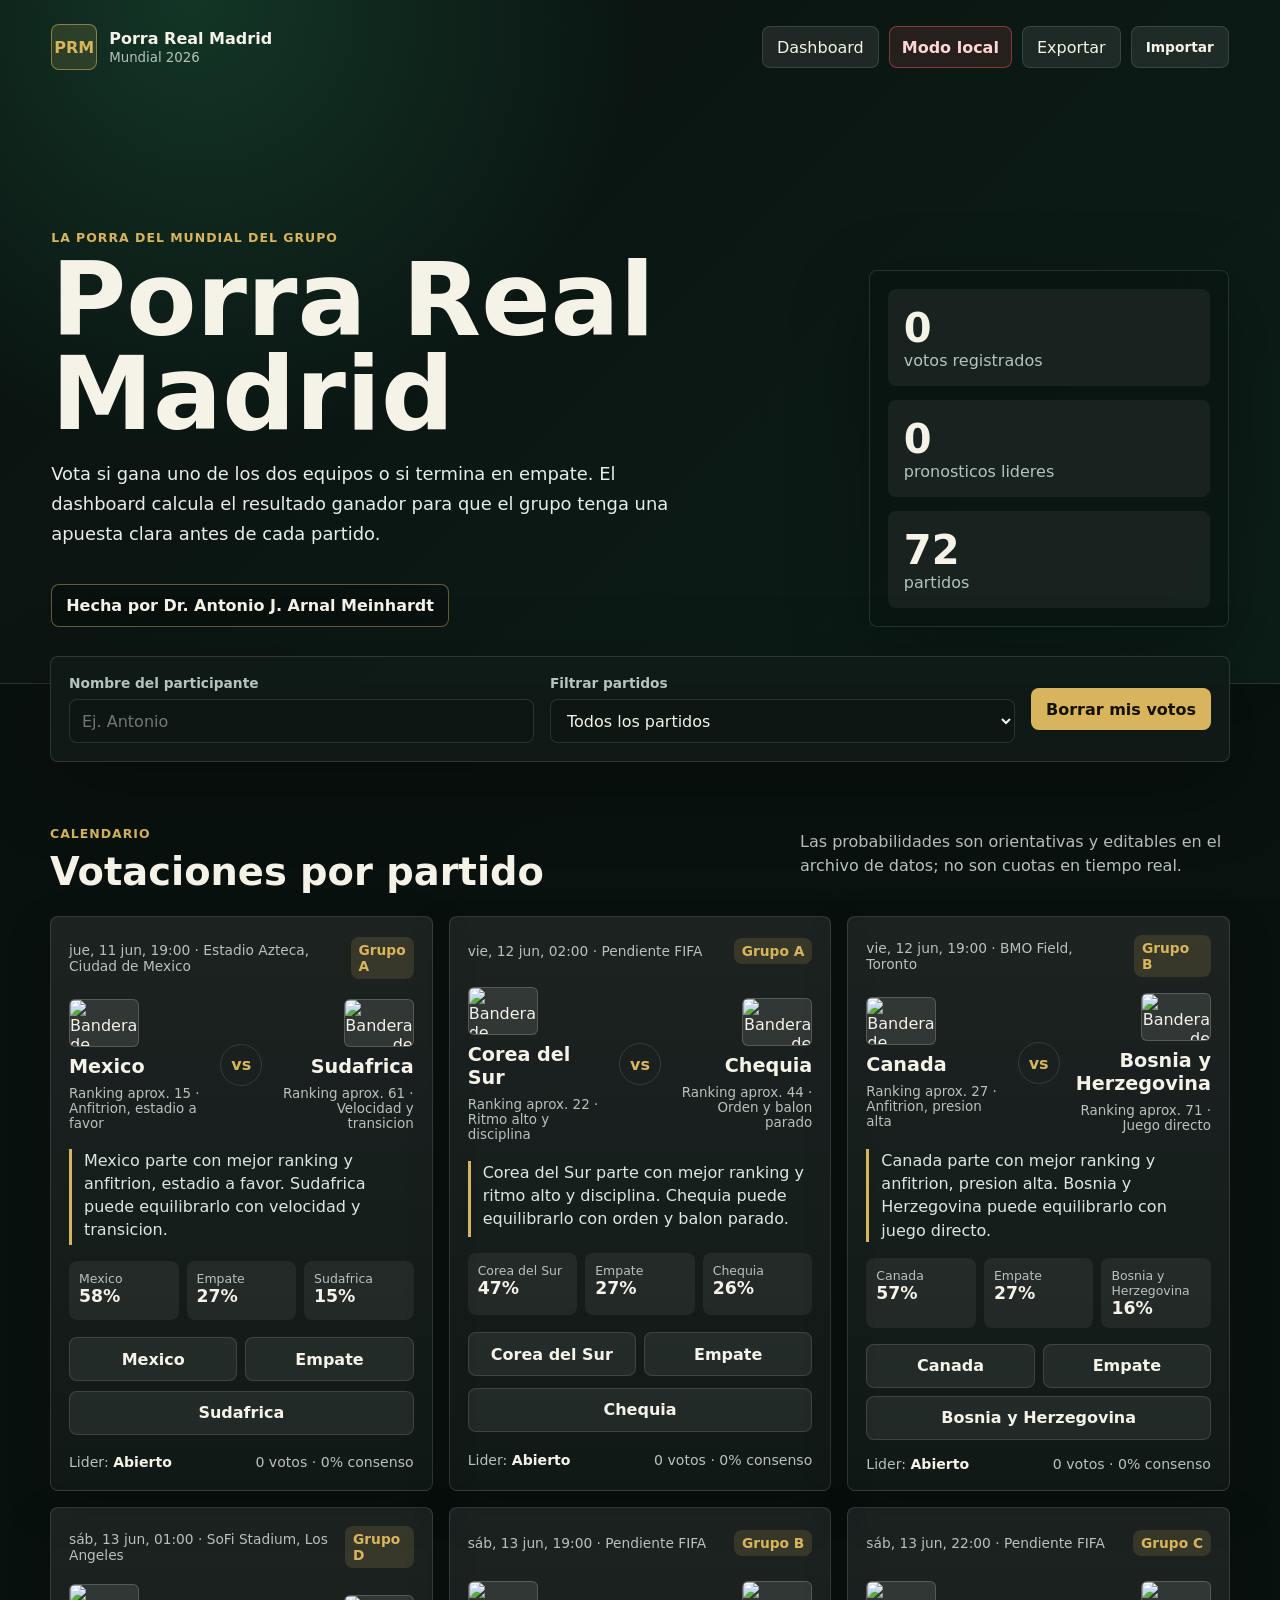
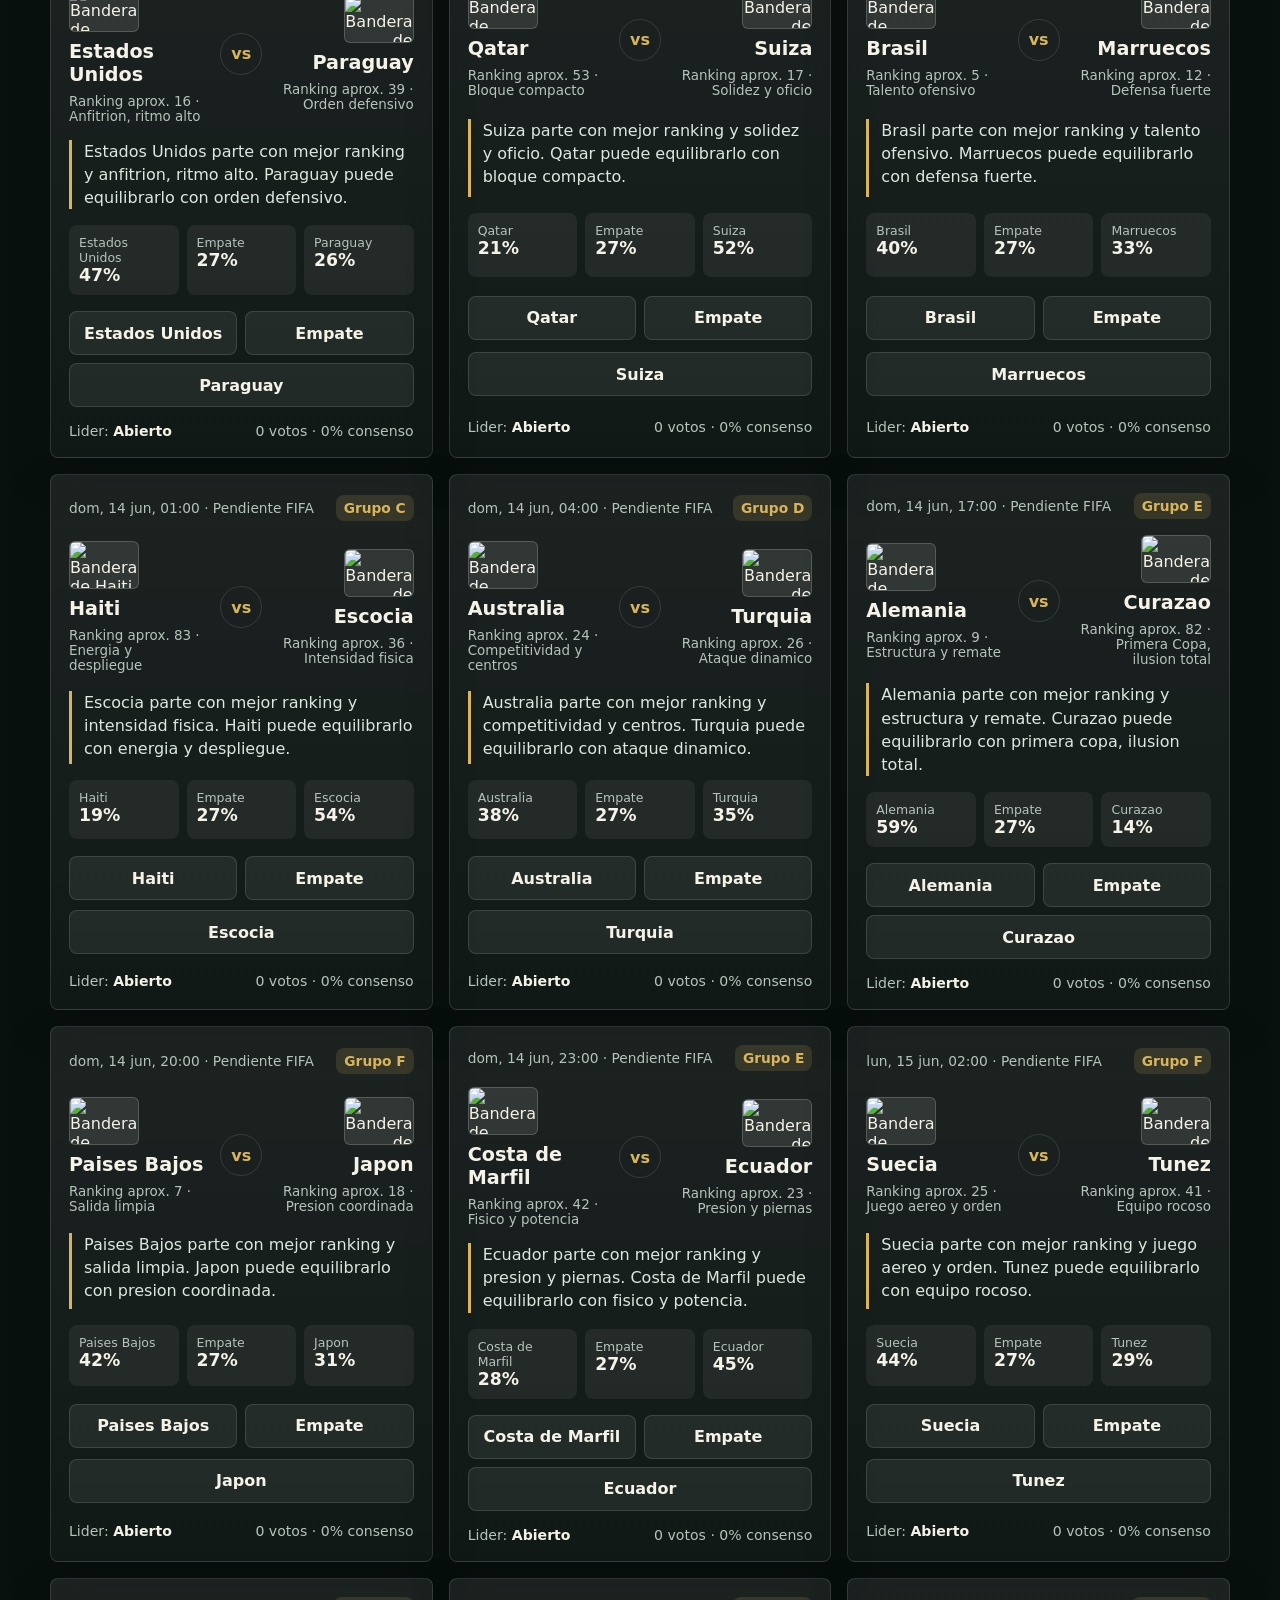
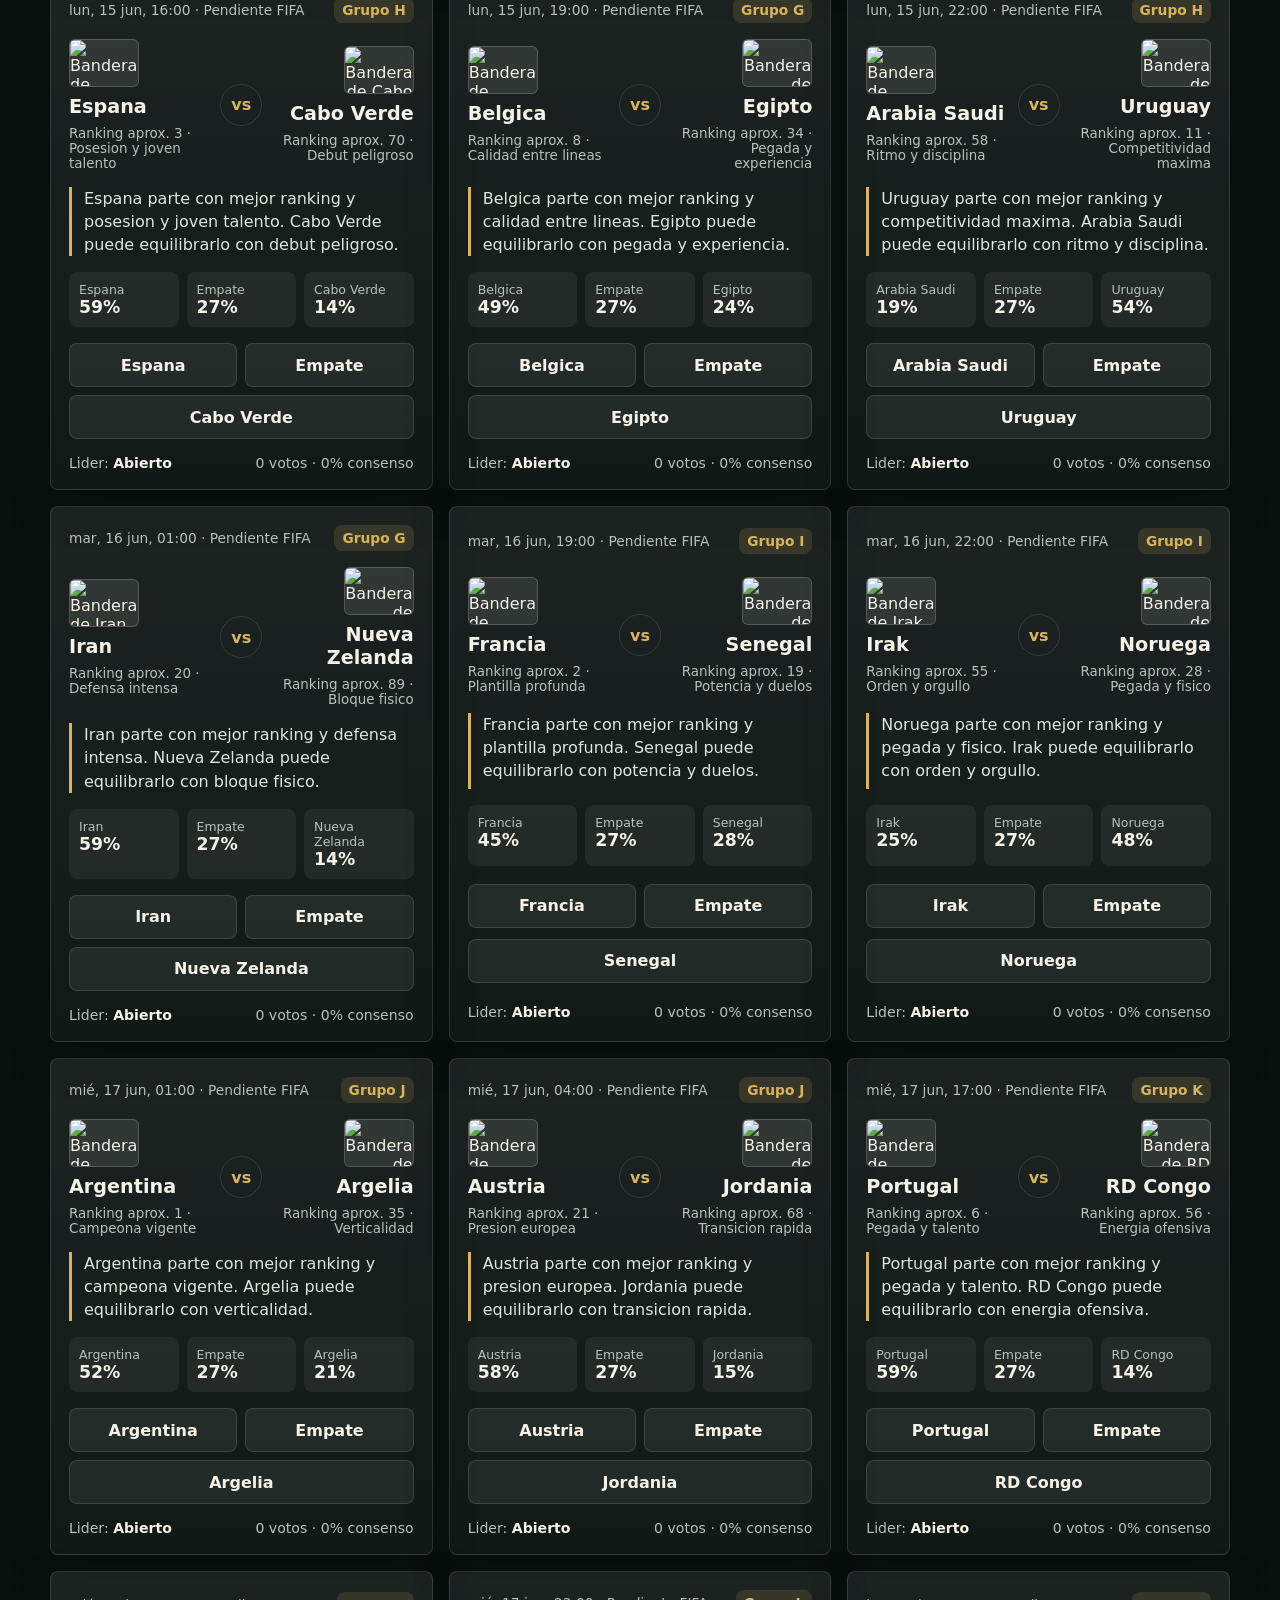
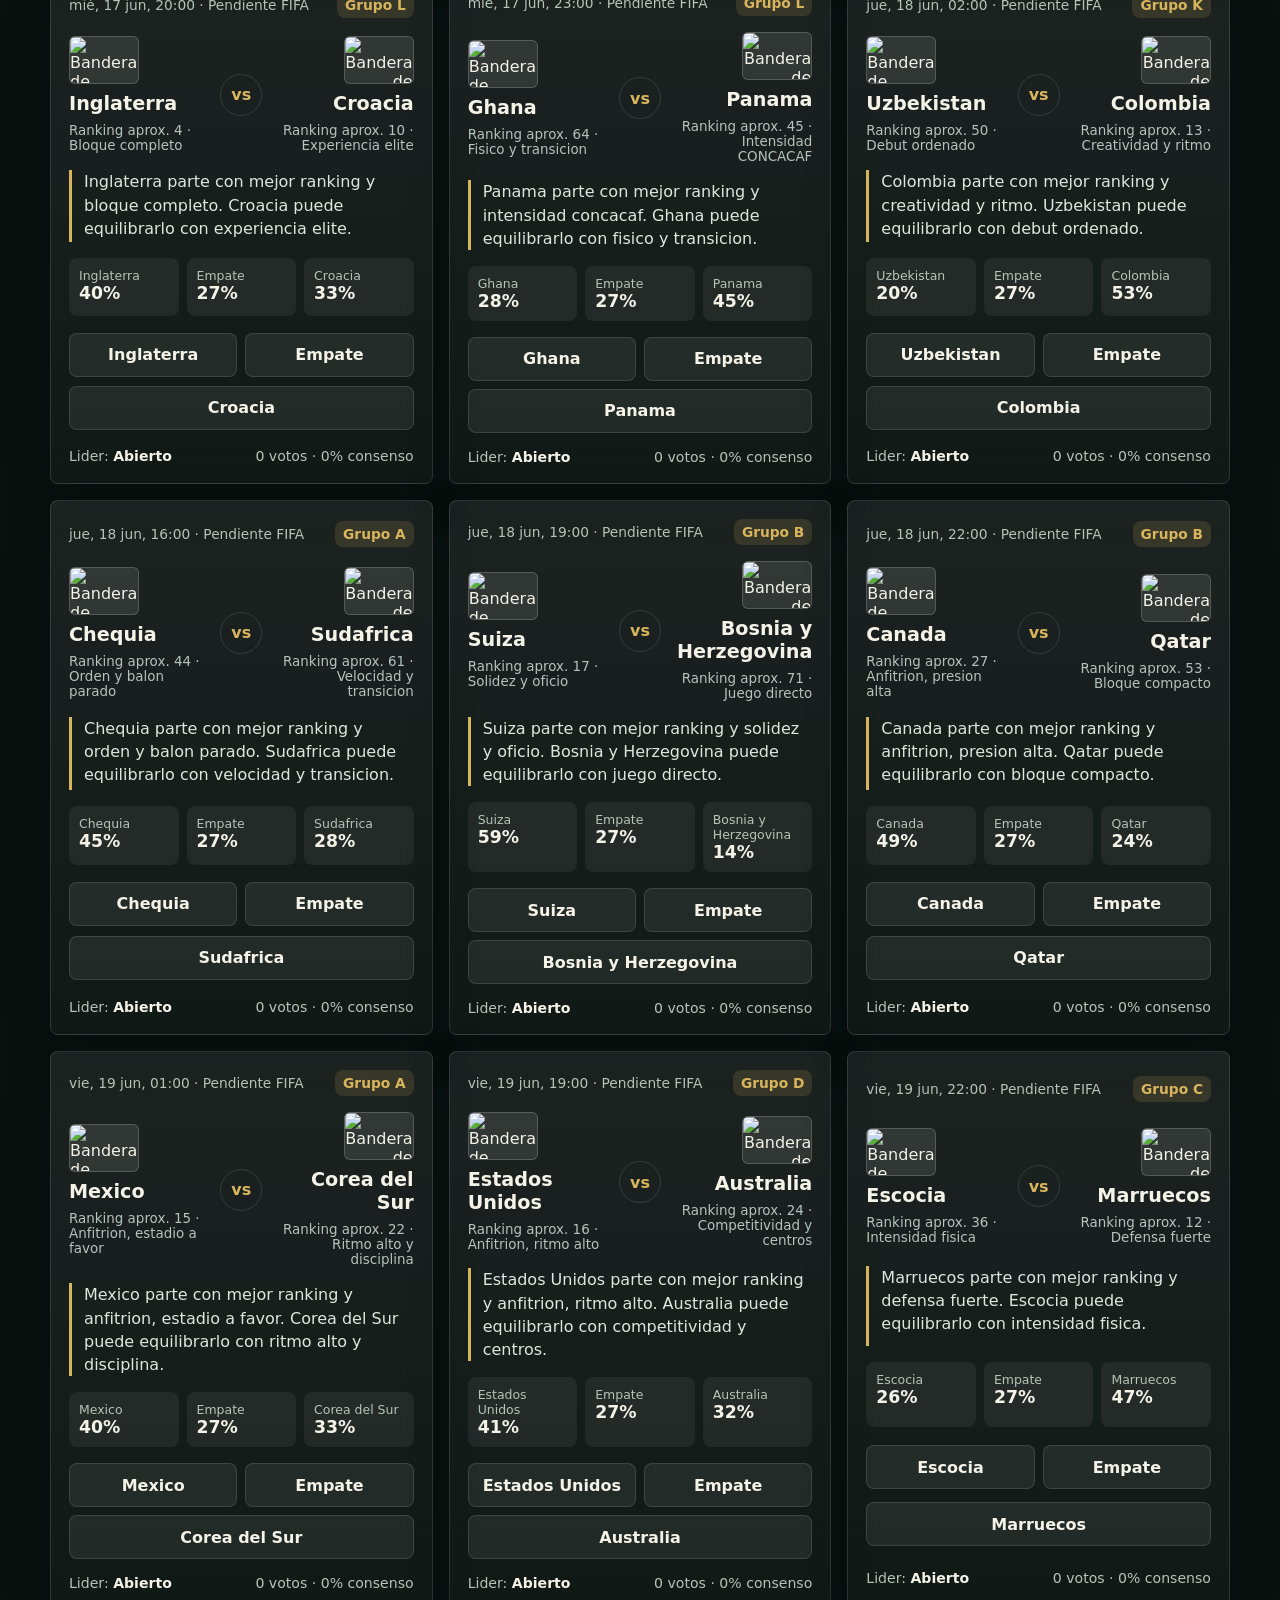
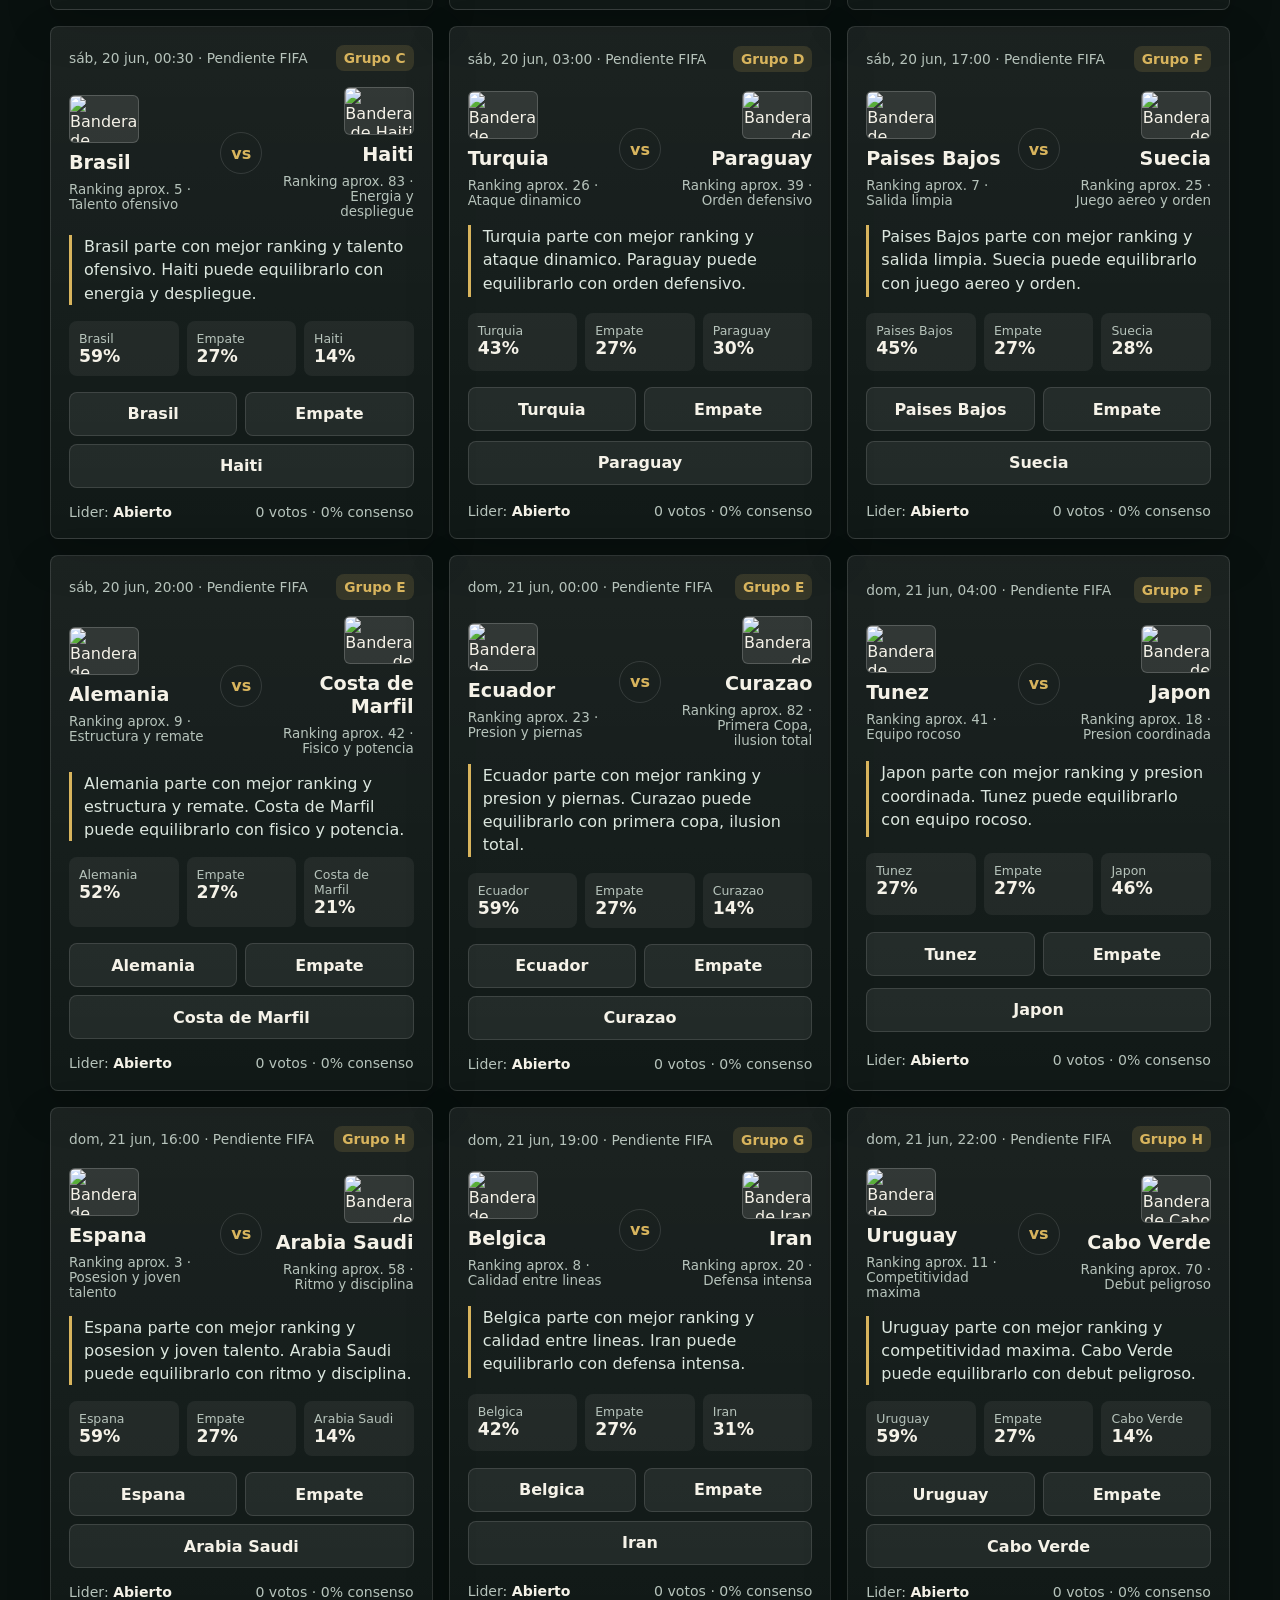
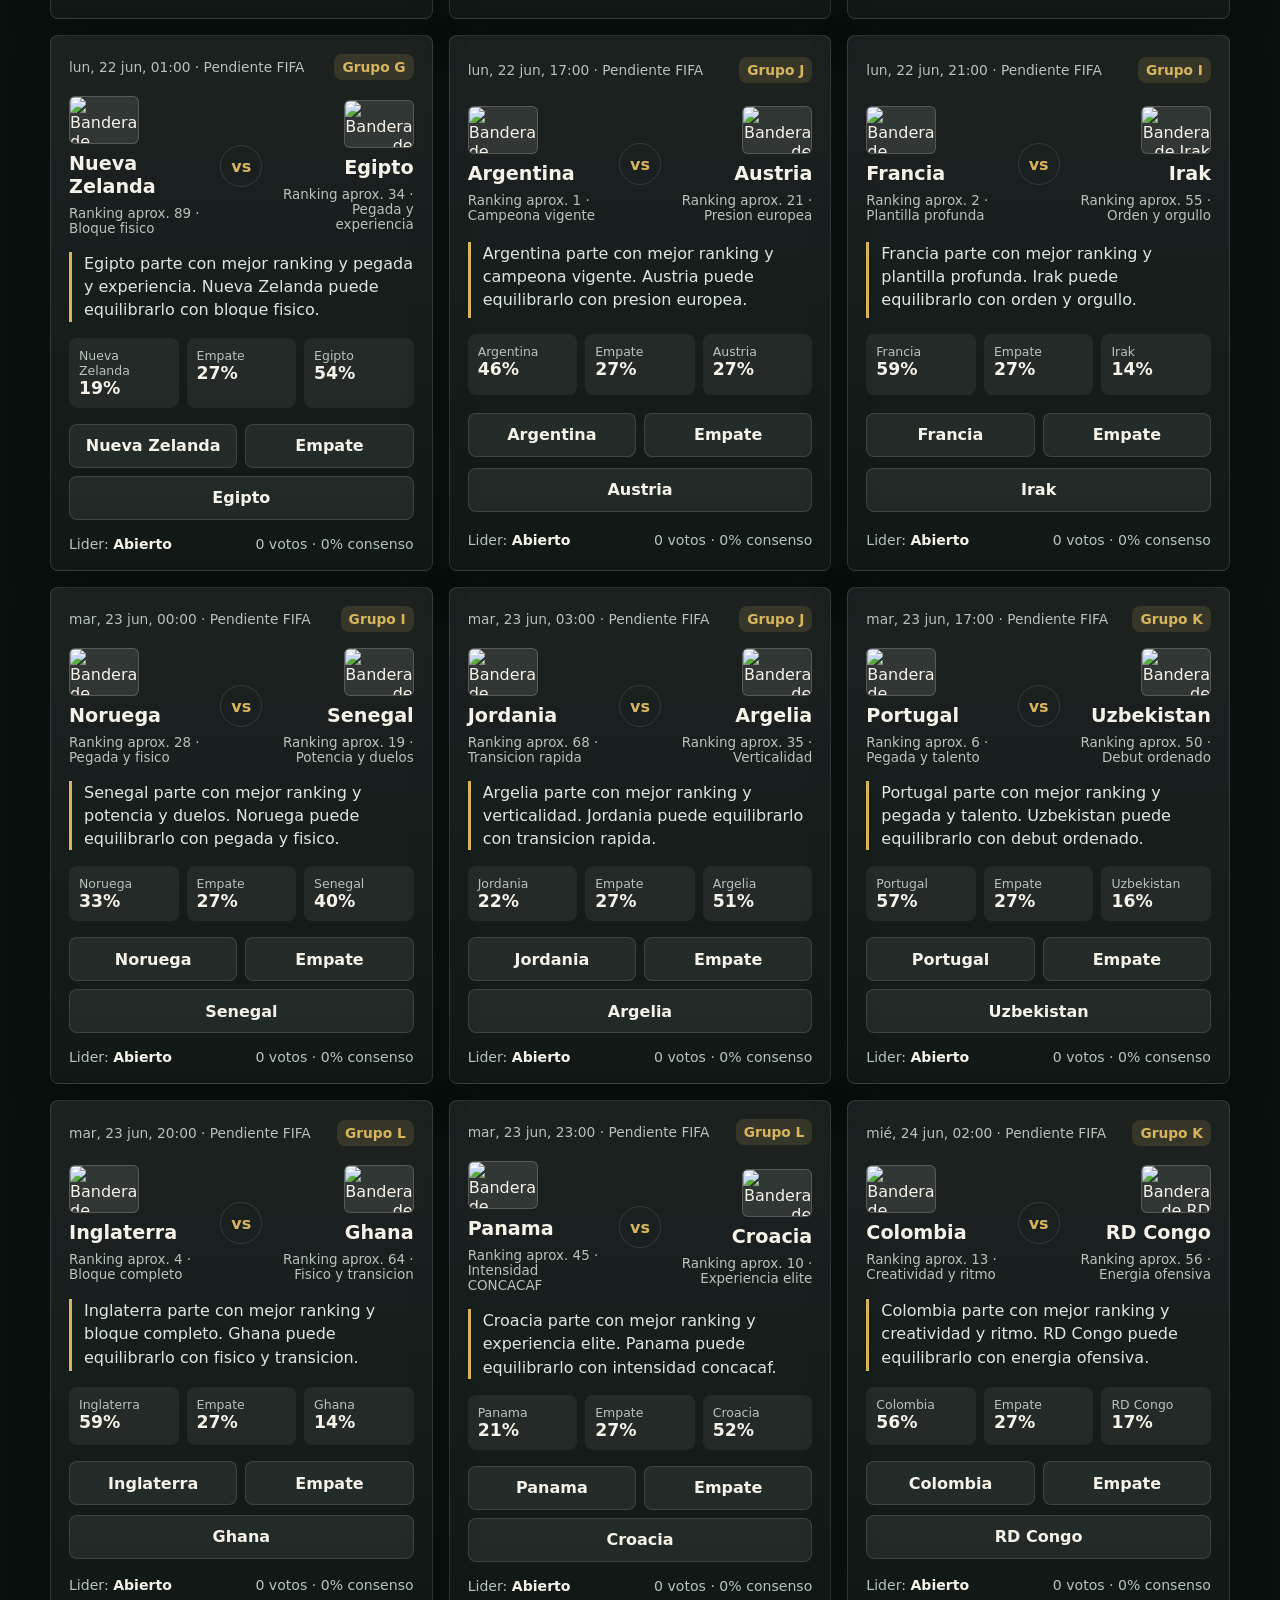
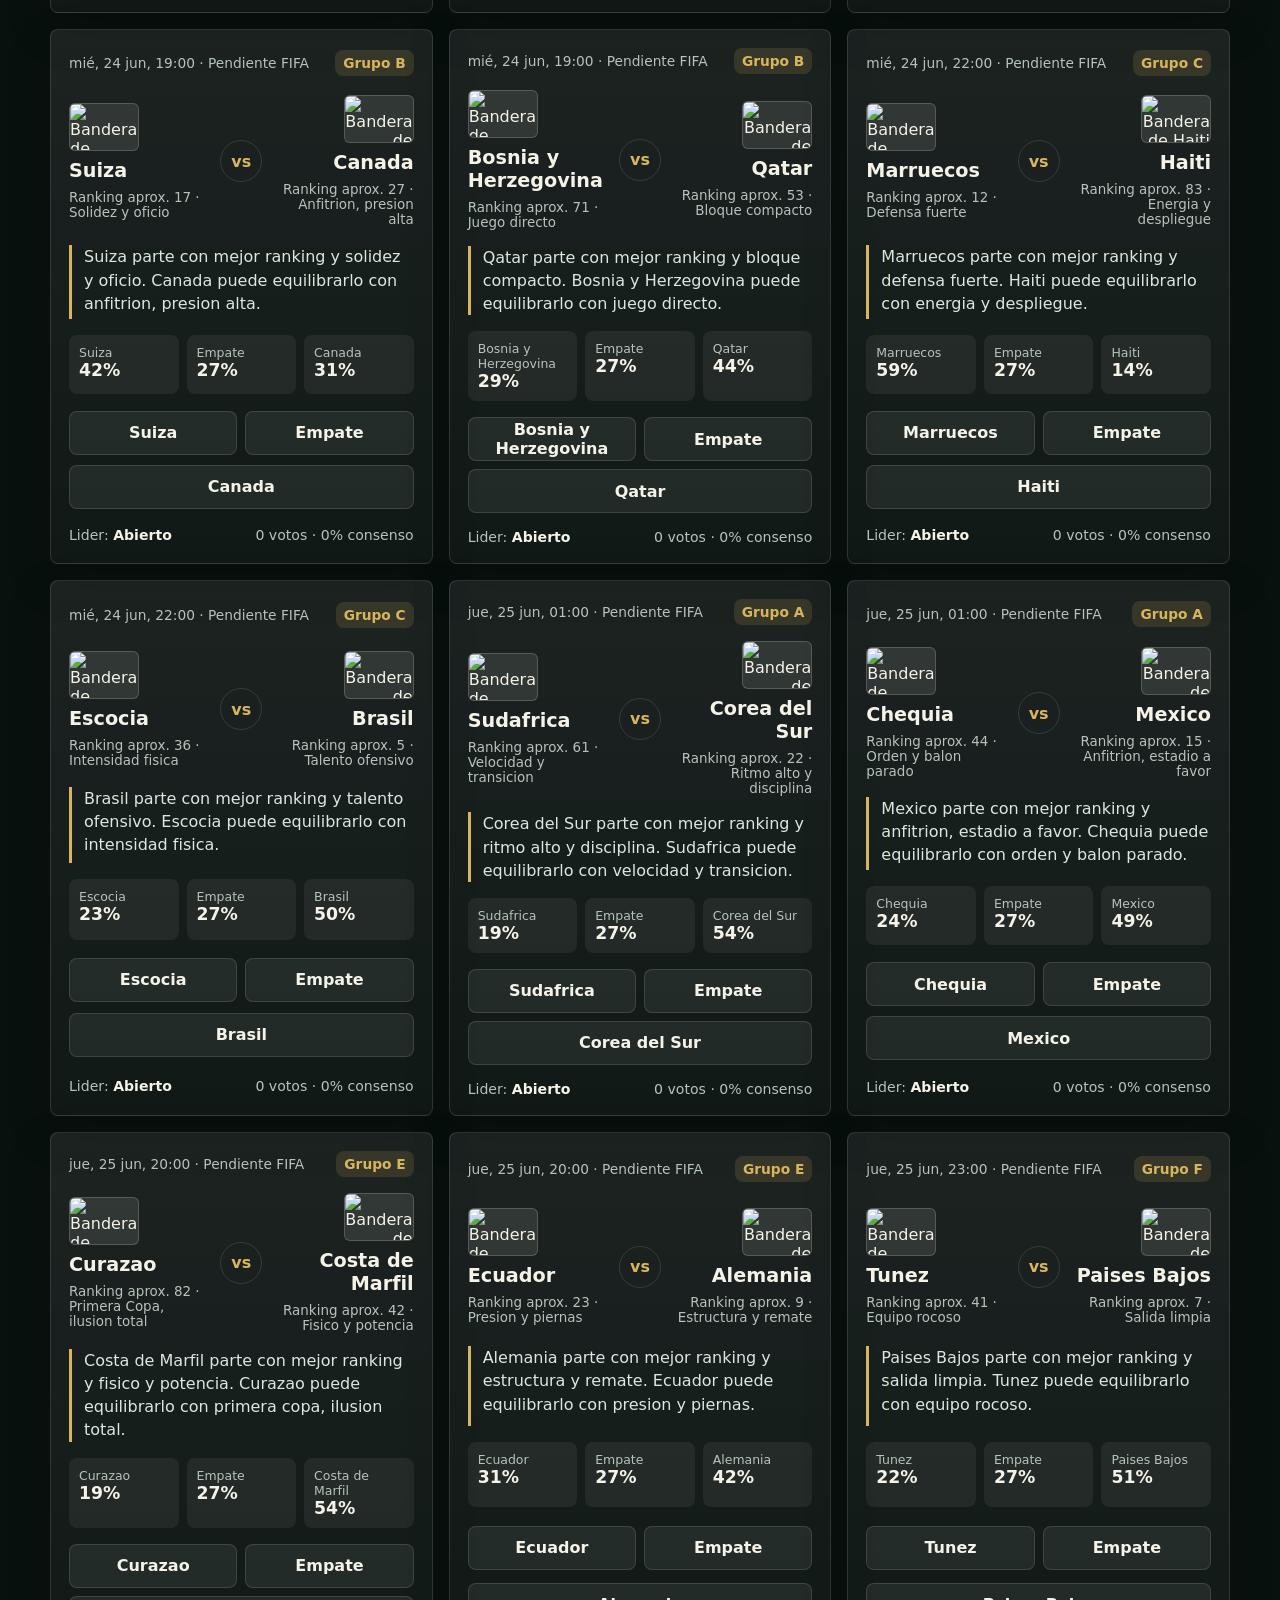
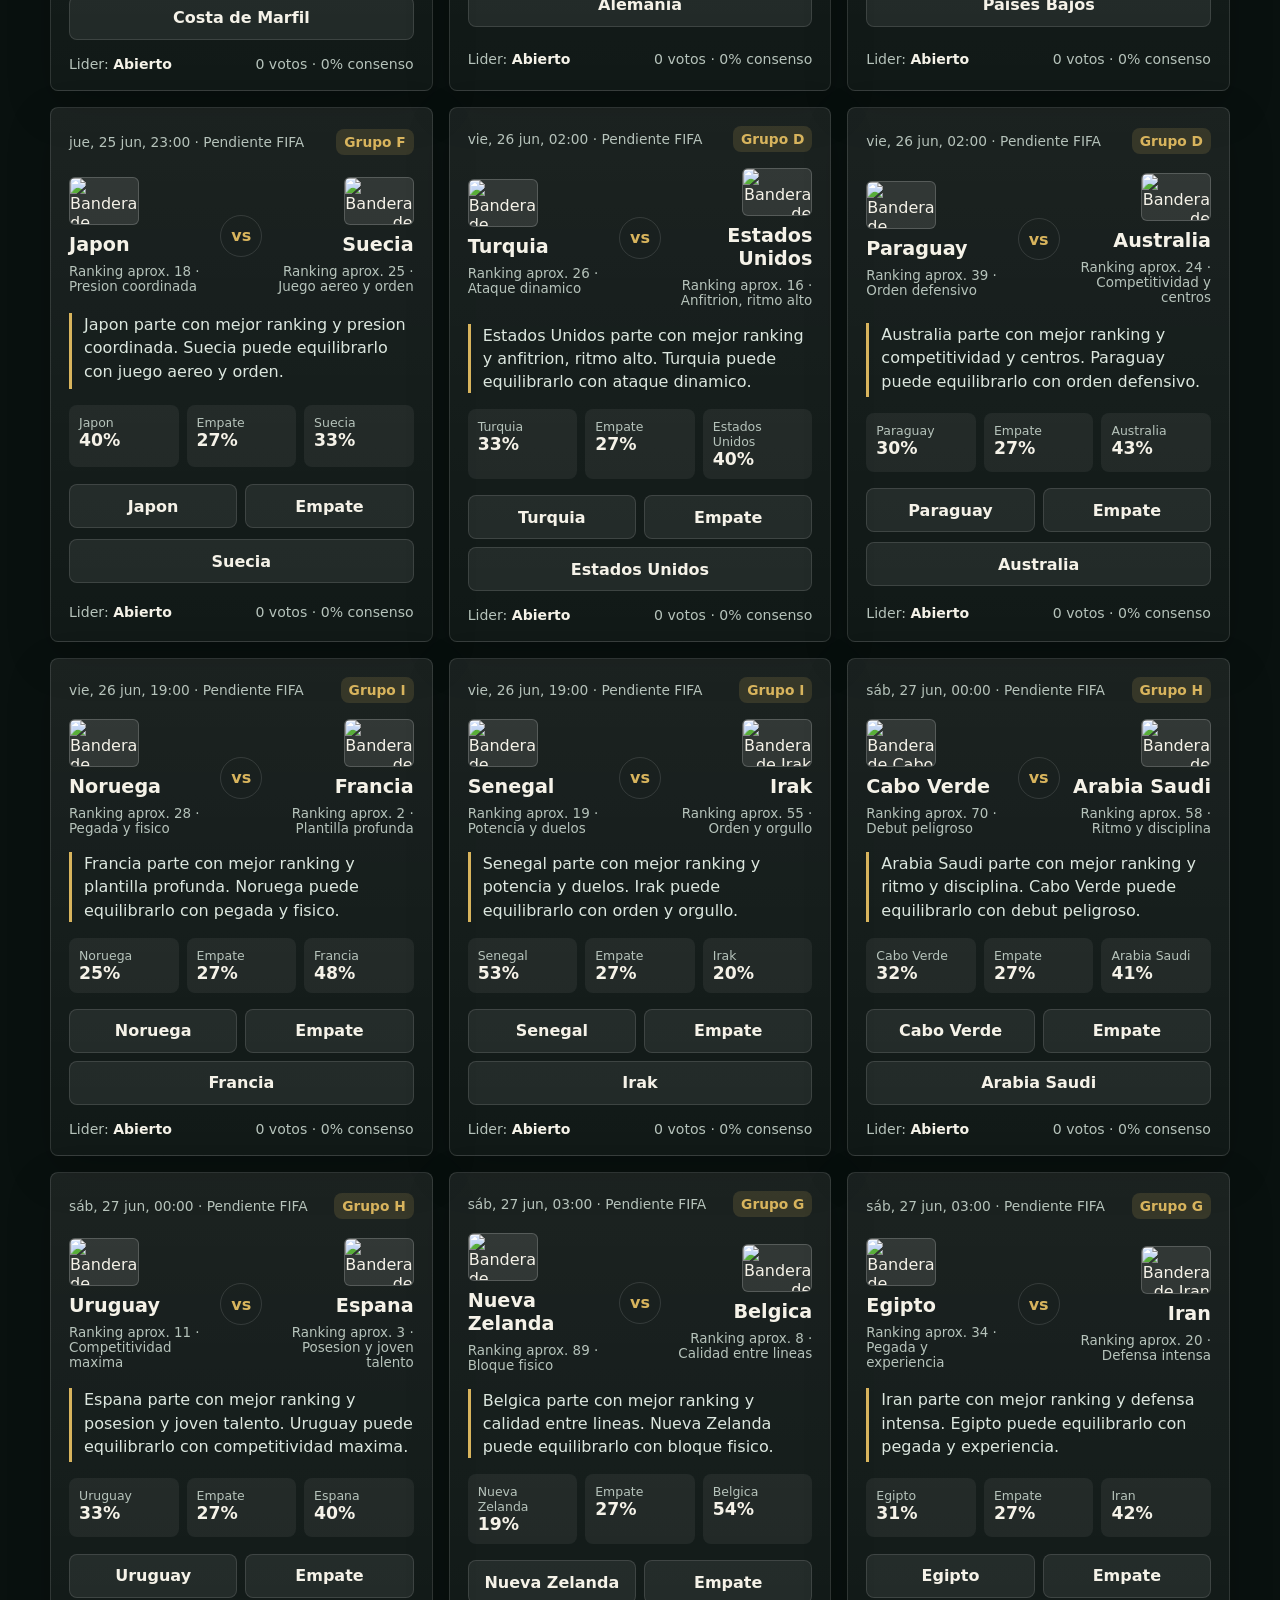
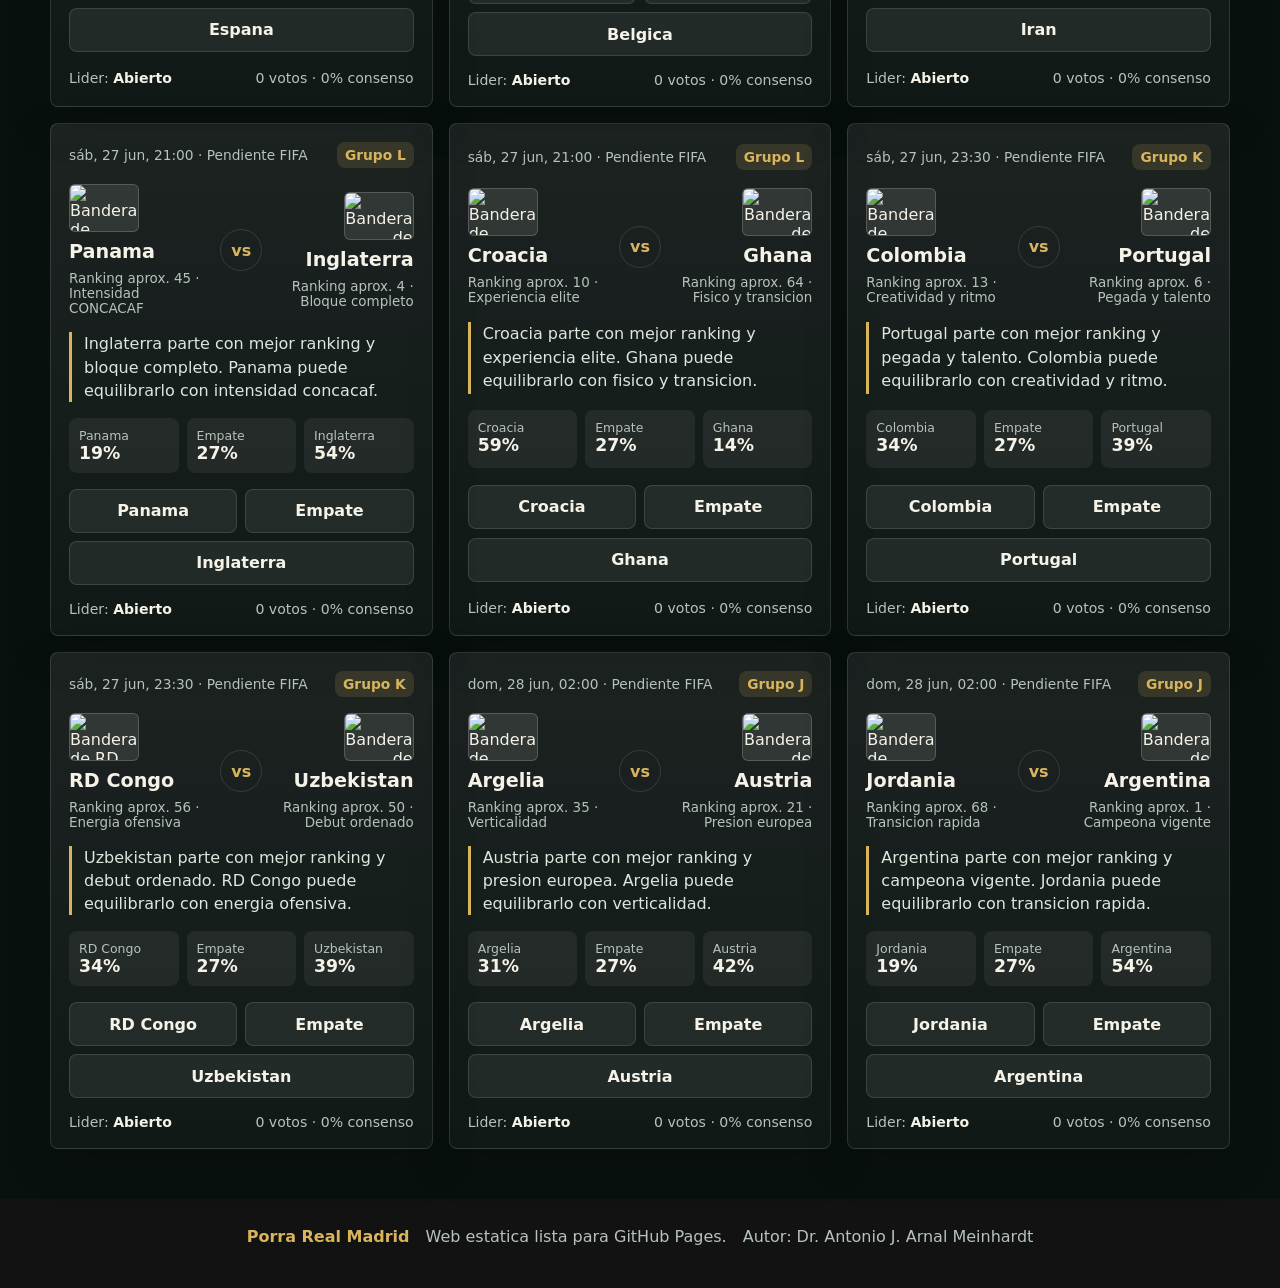
==== commit 20b0ec36: "Load sync indicator styles on homepage" ====
--- a/index.html
+++ b/index.html
@@ -7,6 +7,7 @@
     <meta name="description" content="Porra visual del Mundial 2026 para votar ganador o empate en cada partido del grupo Porra Real Madrid." />
     <link rel="preconnect" href="https://flagcdn.com" />
     <link rel="stylesheet" href="styles.css" />
+    <link rel="stylesheet" href="sync.css" />
     <script src="https://cdn.jsdelivr.net/npm/@supabase/supabase-js@2"></script>
   </head>
   <body data-page="matches">
--- a/sync.css
+++ b/sync.css
@@ -0,0 +1,24 @@
+.sync-pill {
+  display: inline-flex;
+  align-items: center;
+  justify-content: center;
+  min-height: 42px;
+  border: 1px solid rgba(239, 95, 95, 0.45);
+  border-radius: 8px;
+  padding: 0 12px;
+  color: #ffd6d6;
+  background: rgba(239, 95, 95, 0.12);
+  font-weight: 900;
+}
+
+.sync-pill.online {
+  border-color: rgba(54, 196, 127, 0.55);
+  color: #c9ffe3;
+  background: rgba(54, 196, 127, 0.14);
+}
+
+@media (max-width: 640px) {
+  .sync-pill {
+    width: 100%;
+  }
+}
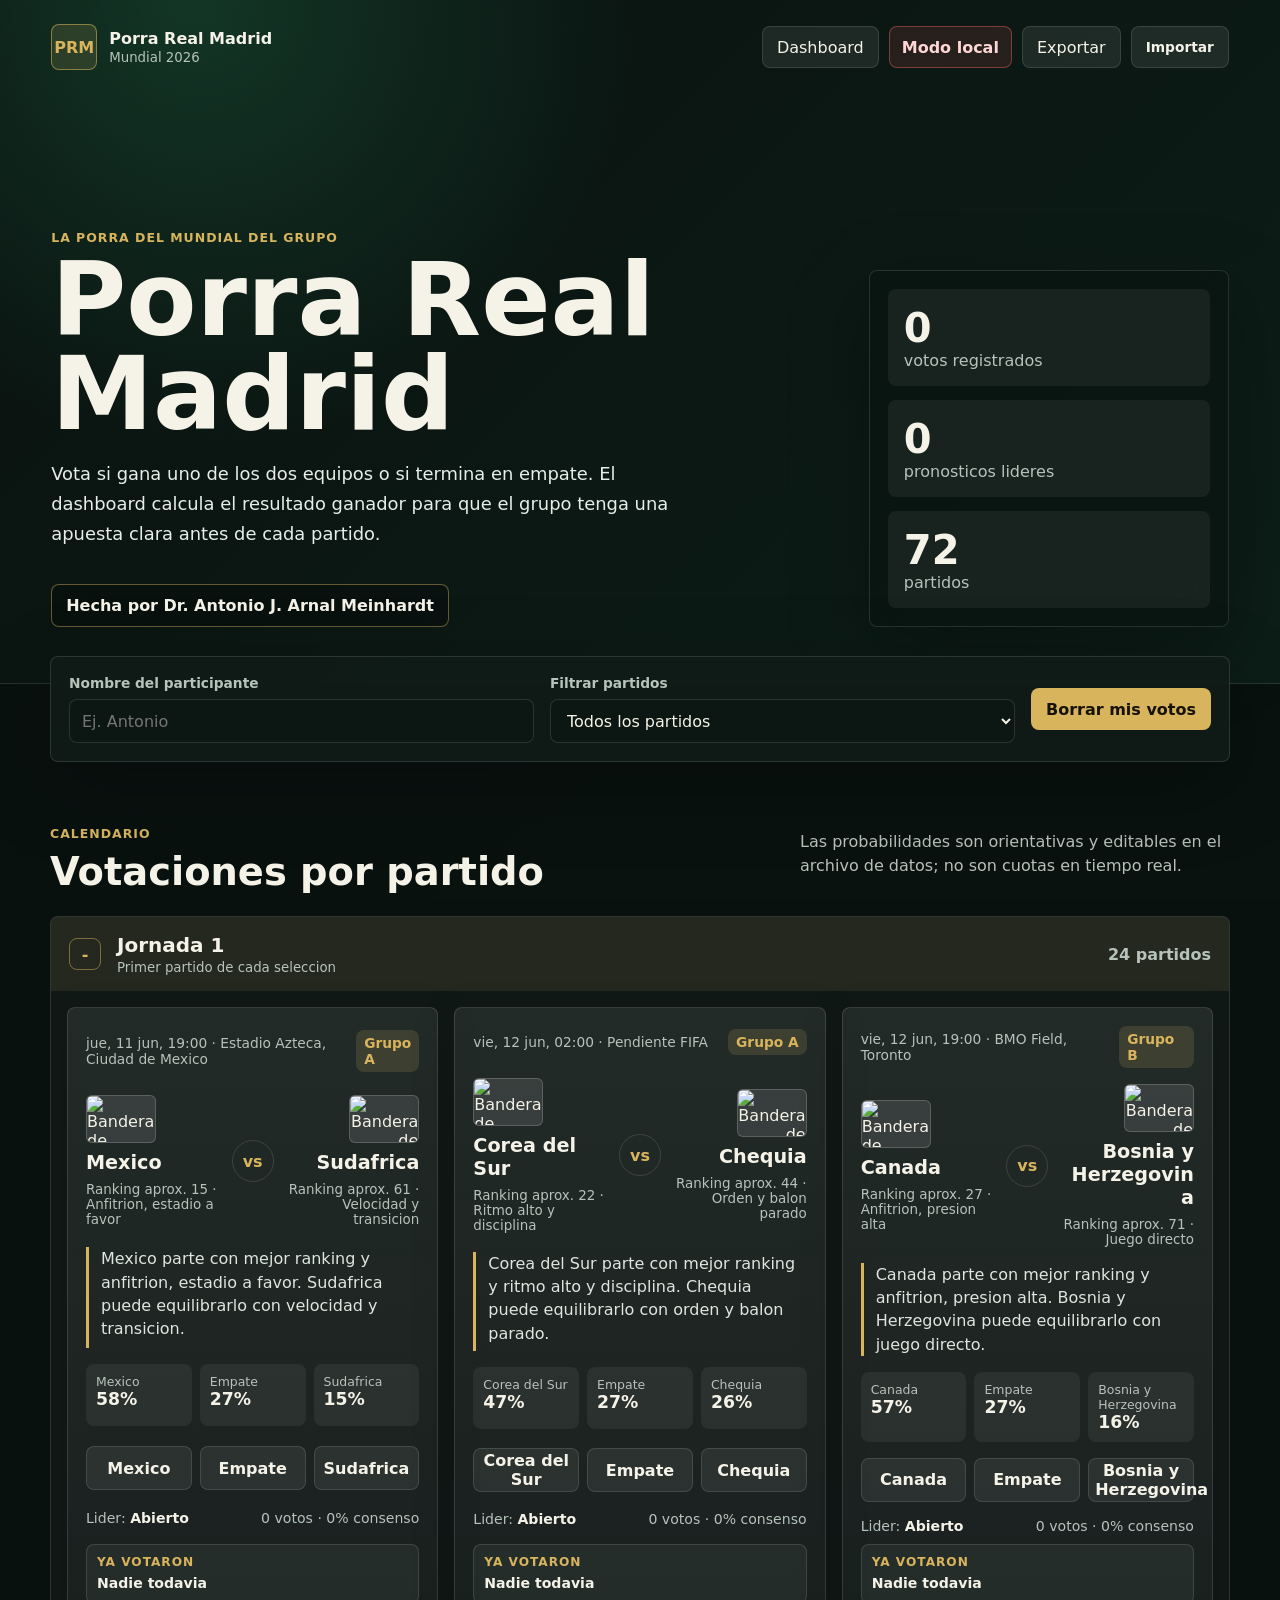
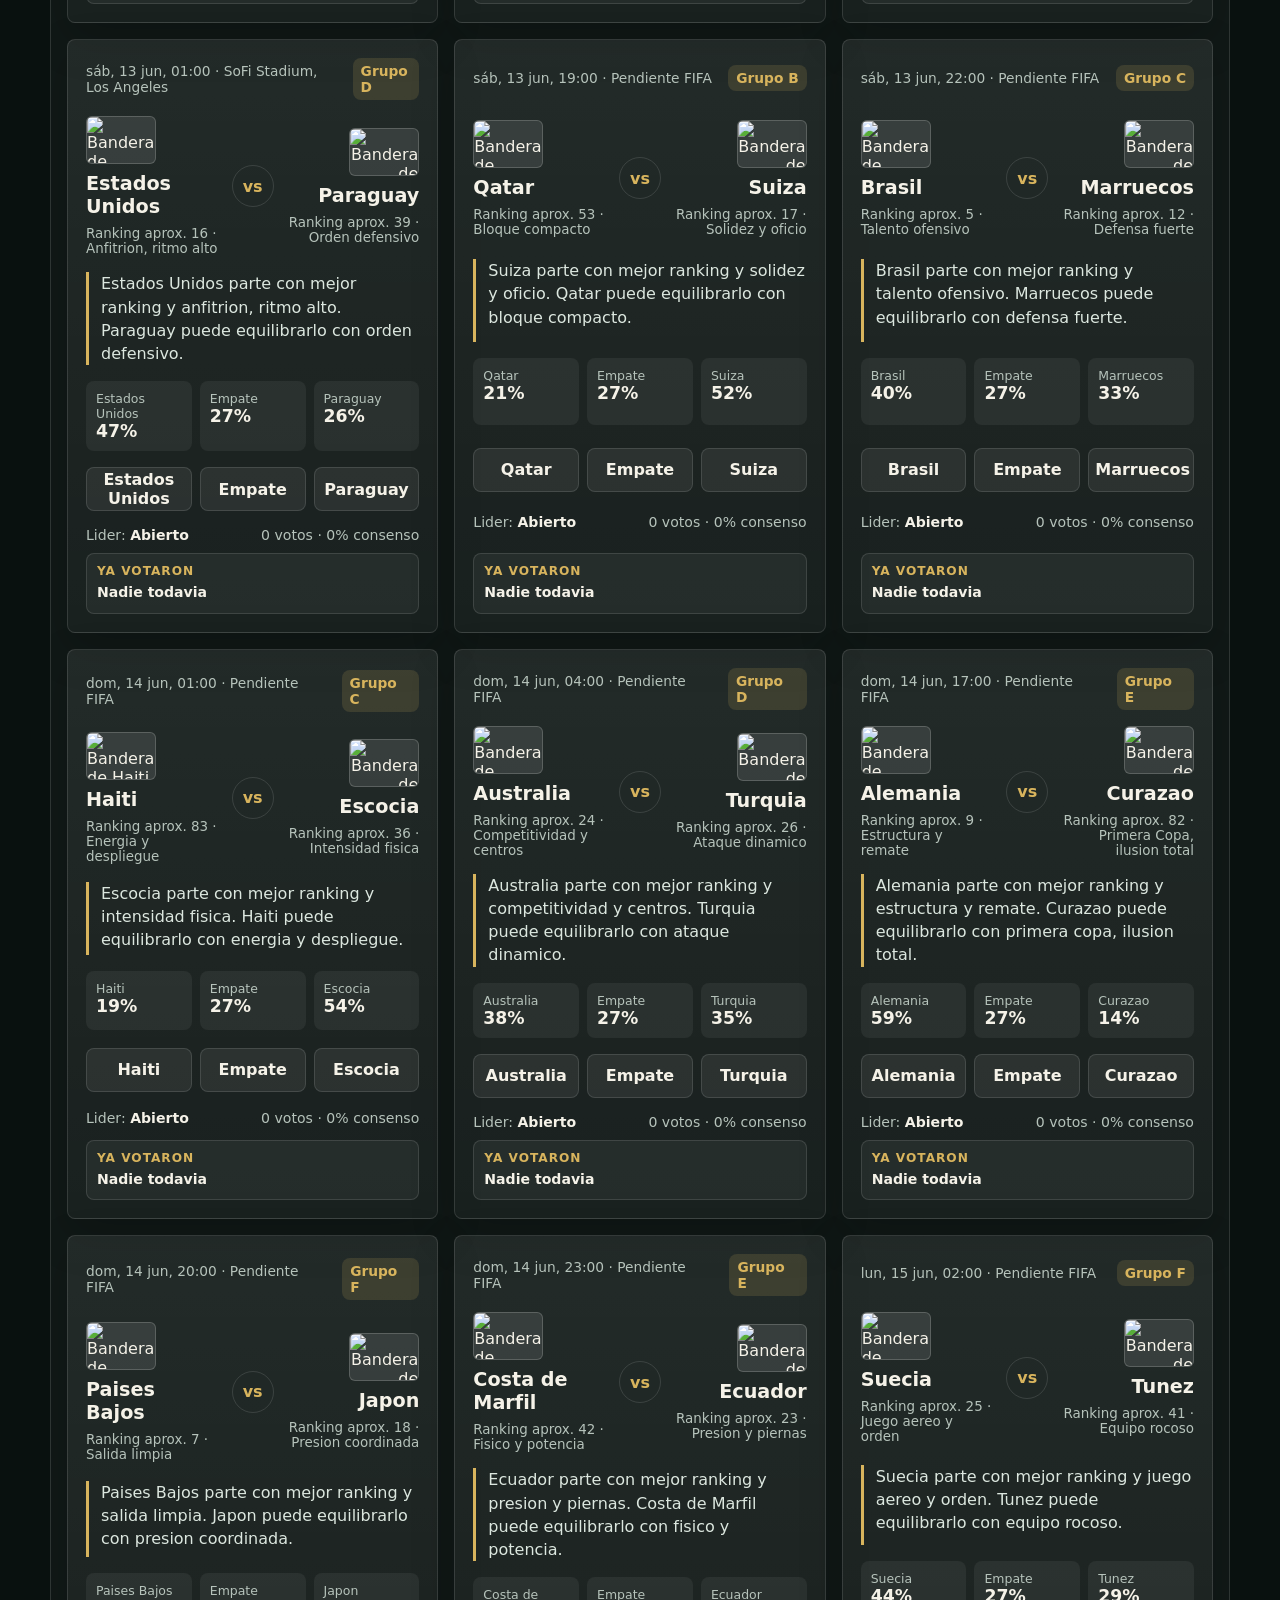
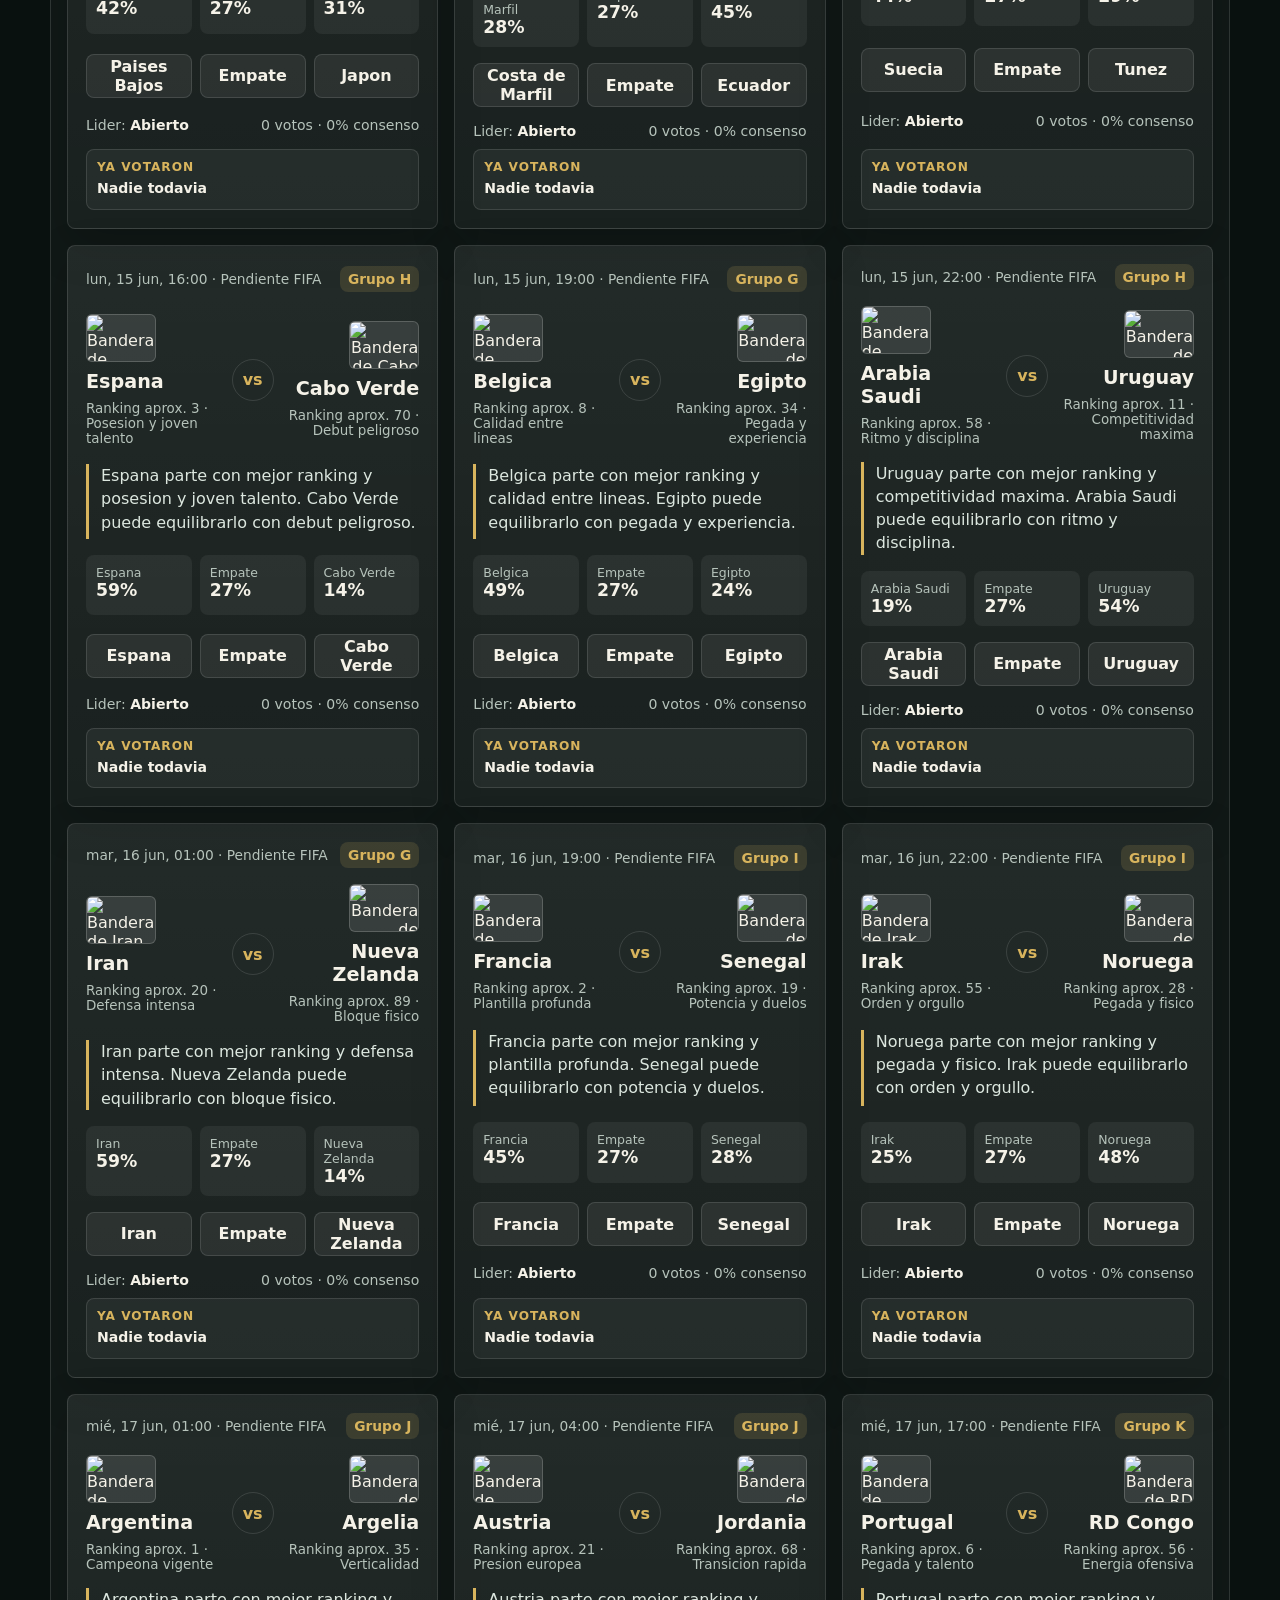
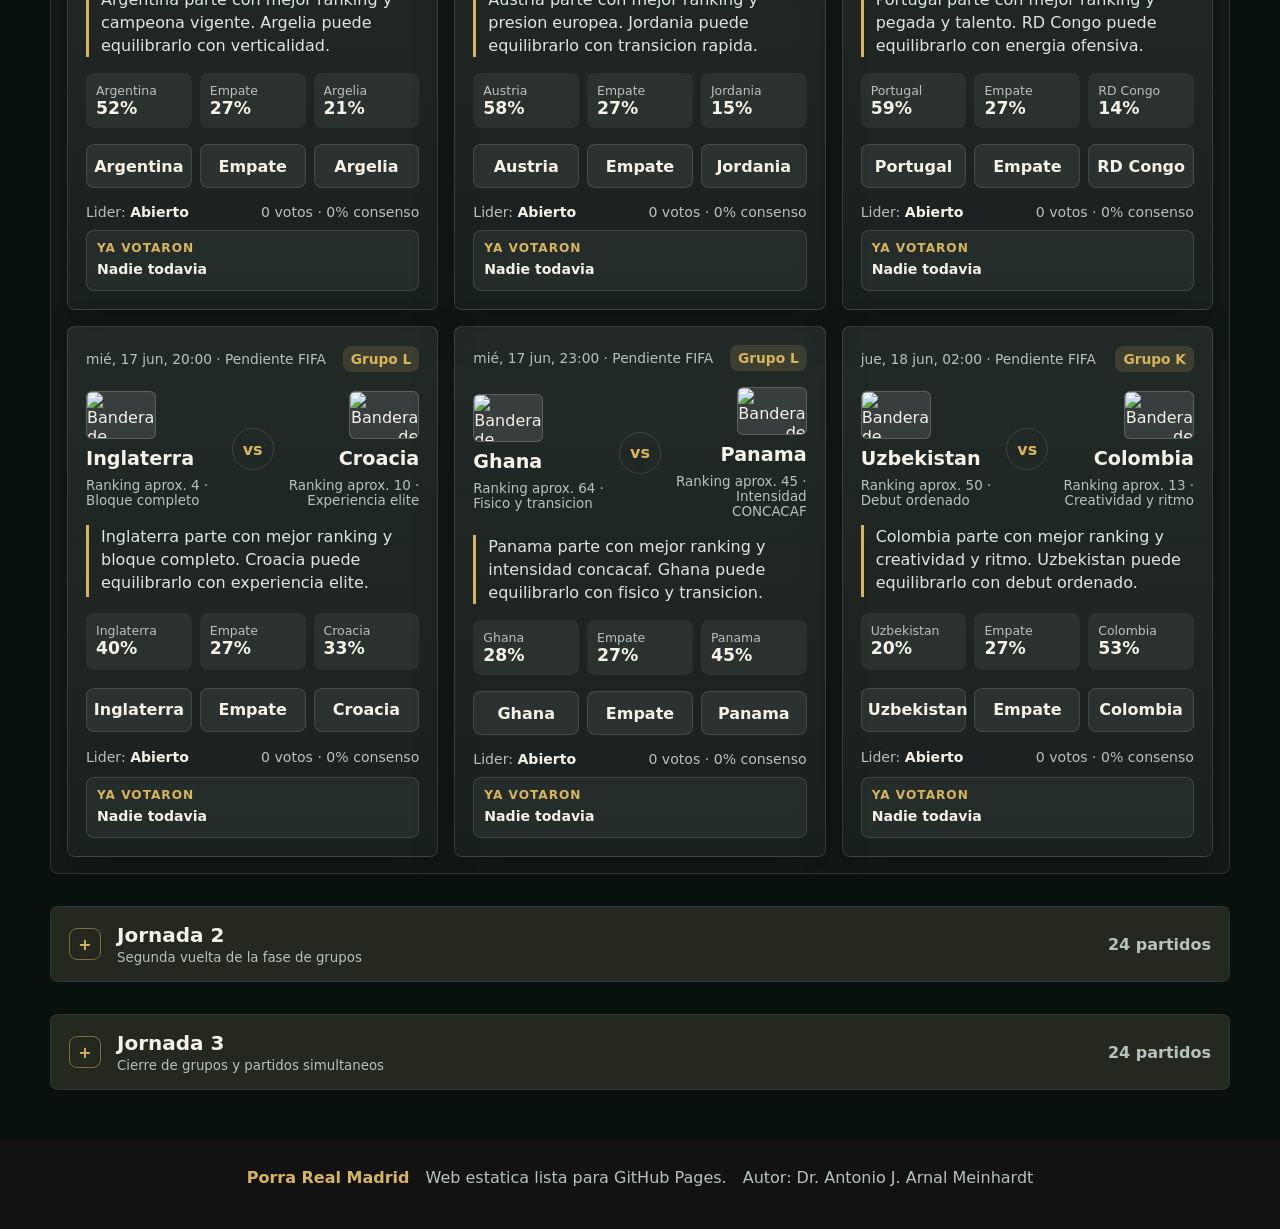
==== commit b54b7465: "Load matchday stylesheet" ====
--- a/index.html
+++ b/index.html
@@ -8,6 +8,7 @@
     <link rel="preconnect" href="https://flagcdn.com" />
     <link rel="stylesheet" href="styles.css" />
     <link rel="stylesheet" href="sync.css" />
+    <link rel="stylesheet" href="matchdays.css" />
     <script src="https://cdn.jsdelivr.net/npm/@supabase/supabase-js@2"></script>
   </head>
   <body data-page="matches">
--- a/matchdays.css
+++ b/matchdays.css
@@ -0,0 +1,131 @@
+.match-grid {
+  grid-template-columns: 1fr;
+}
+
+.matchday {
+  border: 1px solid var(--line);
+  border-radius: 8px;
+  background: rgba(255, 255, 255, 0.035);
+  overflow: hidden;
+}
+
+.matchday + .matchday {
+  margin-top: 16px;
+}
+
+.matchday-summary {
+  display: flex;
+  align-items: center;
+  justify-content: space-between;
+  gap: 16px;
+  min-height: 72px;
+  padding: 16px 18px;
+  cursor: pointer;
+  background: rgba(216, 180, 93, 0.1);
+}
+
+.matchday-summary::-webkit-details-marker {
+  display: none;
+}
+
+.matchday-summary::before {
+  content: "+";
+  display: grid;
+  place-items: center;
+  flex: 0 0 auto;
+  width: 30px;
+  height: 30px;
+  border: 1px solid rgba(216, 180, 93, 0.5);
+  border-radius: 8px;
+  color: var(--gold);
+  font-weight: 900;
+}
+
+.matchday[open] .matchday-summary::before {
+  content: "-";
+}
+
+.matchday-summary > span:first-child {
+  display: grid;
+  gap: 3px;
+  margin-right: auto;
+}
+
+.matchday-summary strong {
+  font-size: 1.25rem;
+}
+
+.matchday-summary small,
+.matchday-count {
+  color: var(--muted);
+}
+
+.matchday-count {
+  white-space: nowrap;
+  font-weight: 800;
+}
+
+.matchday-grid {
+  display: grid;
+  grid-template-columns: repeat(3, minmax(0, 1fr));
+  gap: 16px;
+  padding: 16px;
+}
+
+.vote-row {
+  display: grid;
+  grid-template-columns: repeat(3, minmax(0, 1fr));
+  gap: 8px;
+}
+
+.vote-button {
+  width: 100%;
+  min-width: 0;
+  flex: initial;
+}
+
+.vote-summary {
+  align-items: stretch;
+  flex-direction: column;
+  gap: 10px;
+}
+
+.summary-line {
+  display: flex;
+  justify-content: space-between;
+  gap: 10px;
+  flex-wrap: wrap;
+}
+
+.voter-list {
+  display: grid;
+  gap: 5px;
+  padding: 10px;
+  border: 1px solid var(--line);
+  border-radius: 8px;
+  background: rgba(255, 255, 255, 0.05);
+}
+
+.voter-list span {
+  color: var(--gold);
+  font-size: 0.76rem;
+  font-weight: 900;
+  text-transform: uppercase;
+  letter-spacing: 0.08em;
+}
+
+.voter-list strong {
+  line-height: 1.4;
+}
+
+@media (max-width: 940px) {
+  .matchday-grid {
+    grid-template-columns: 1fr;
+  }
+}
+
+@media (max-width: 640px) {
+  .vote-row {
+    grid-template-columns: 1fr;
+  }
+}
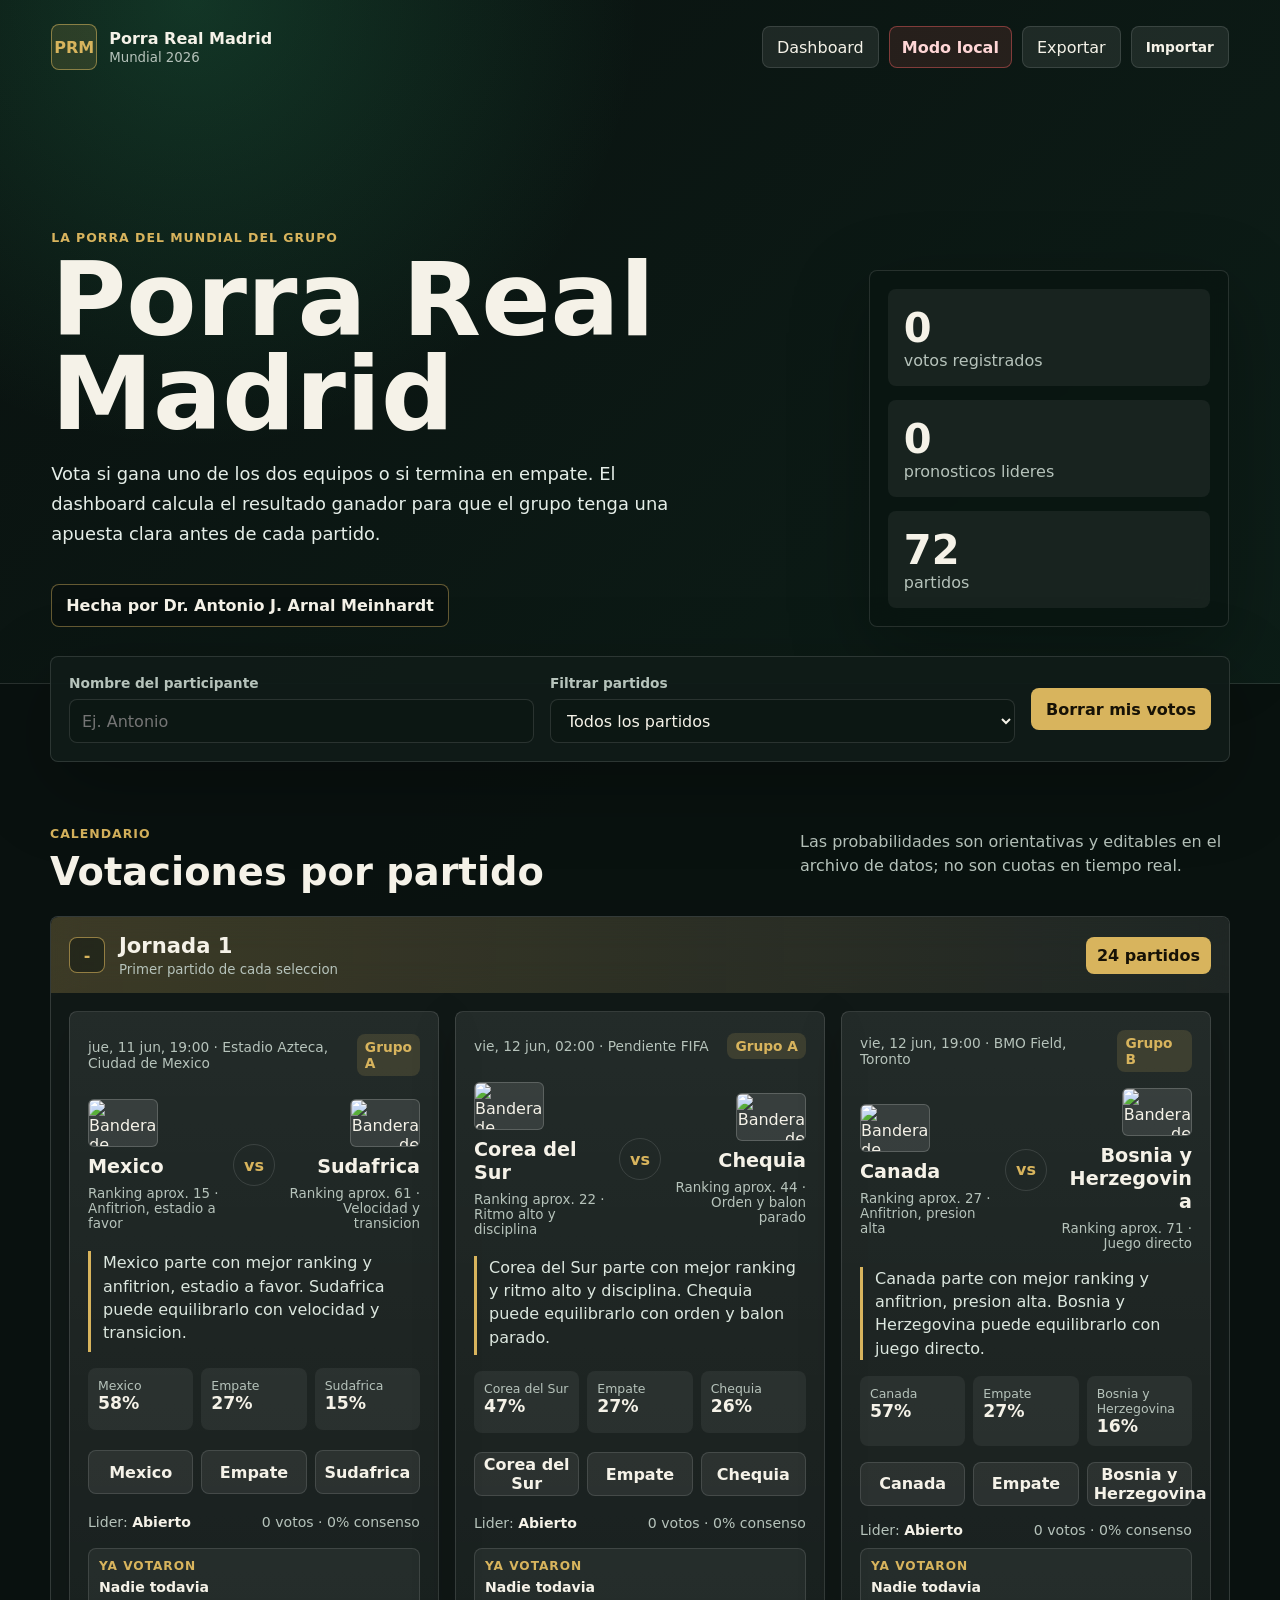
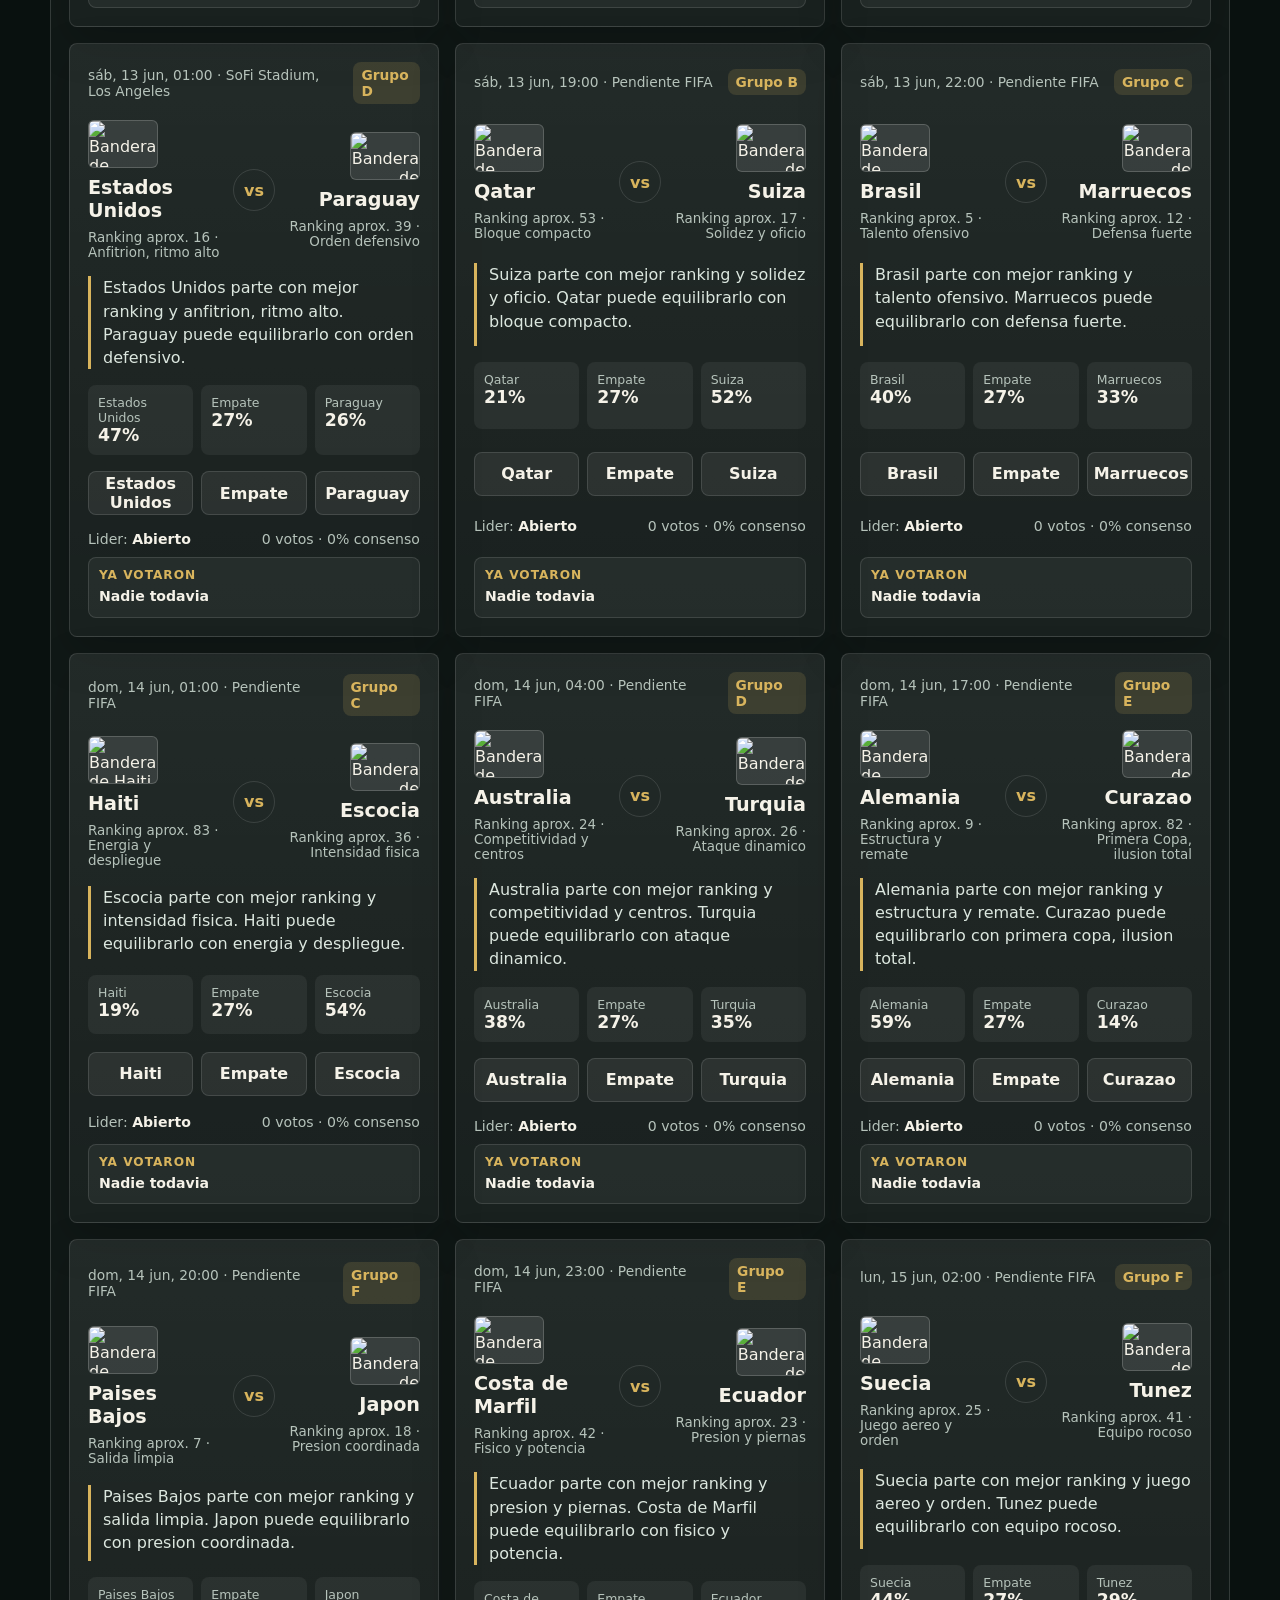
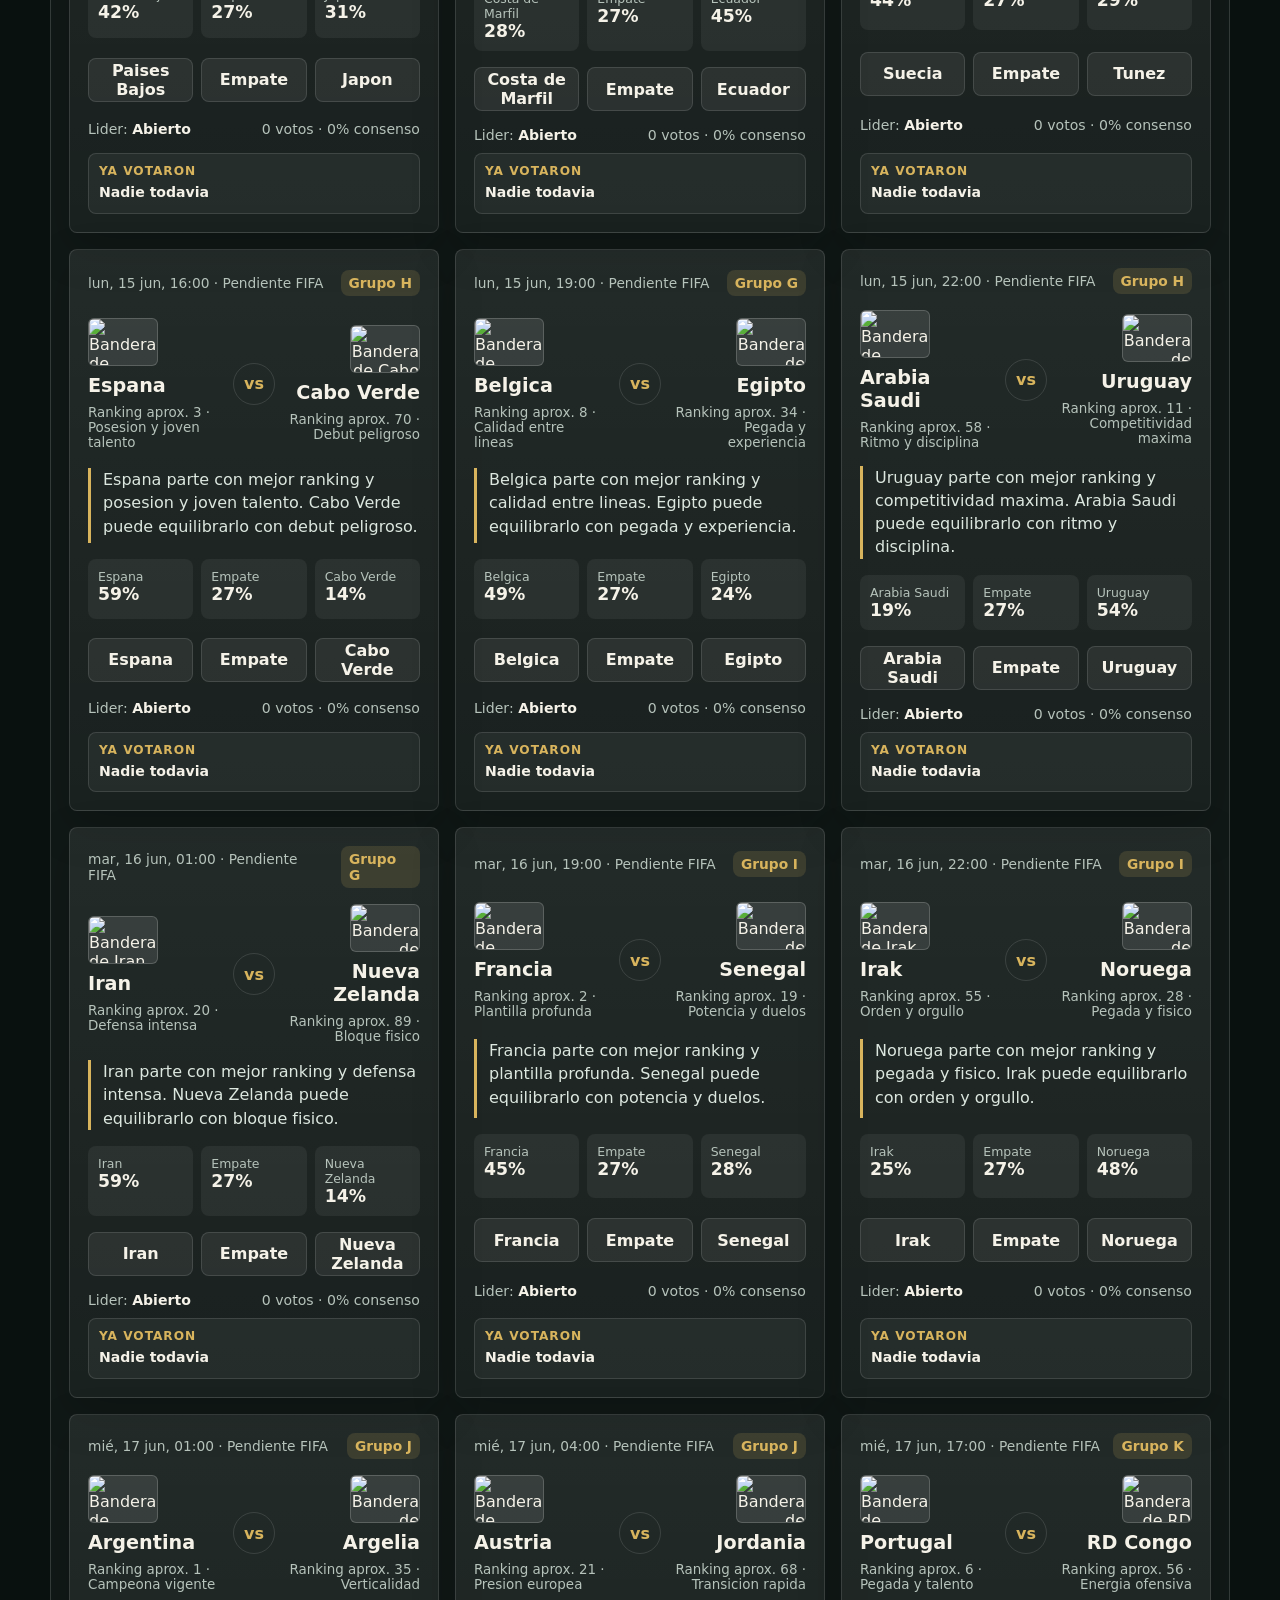
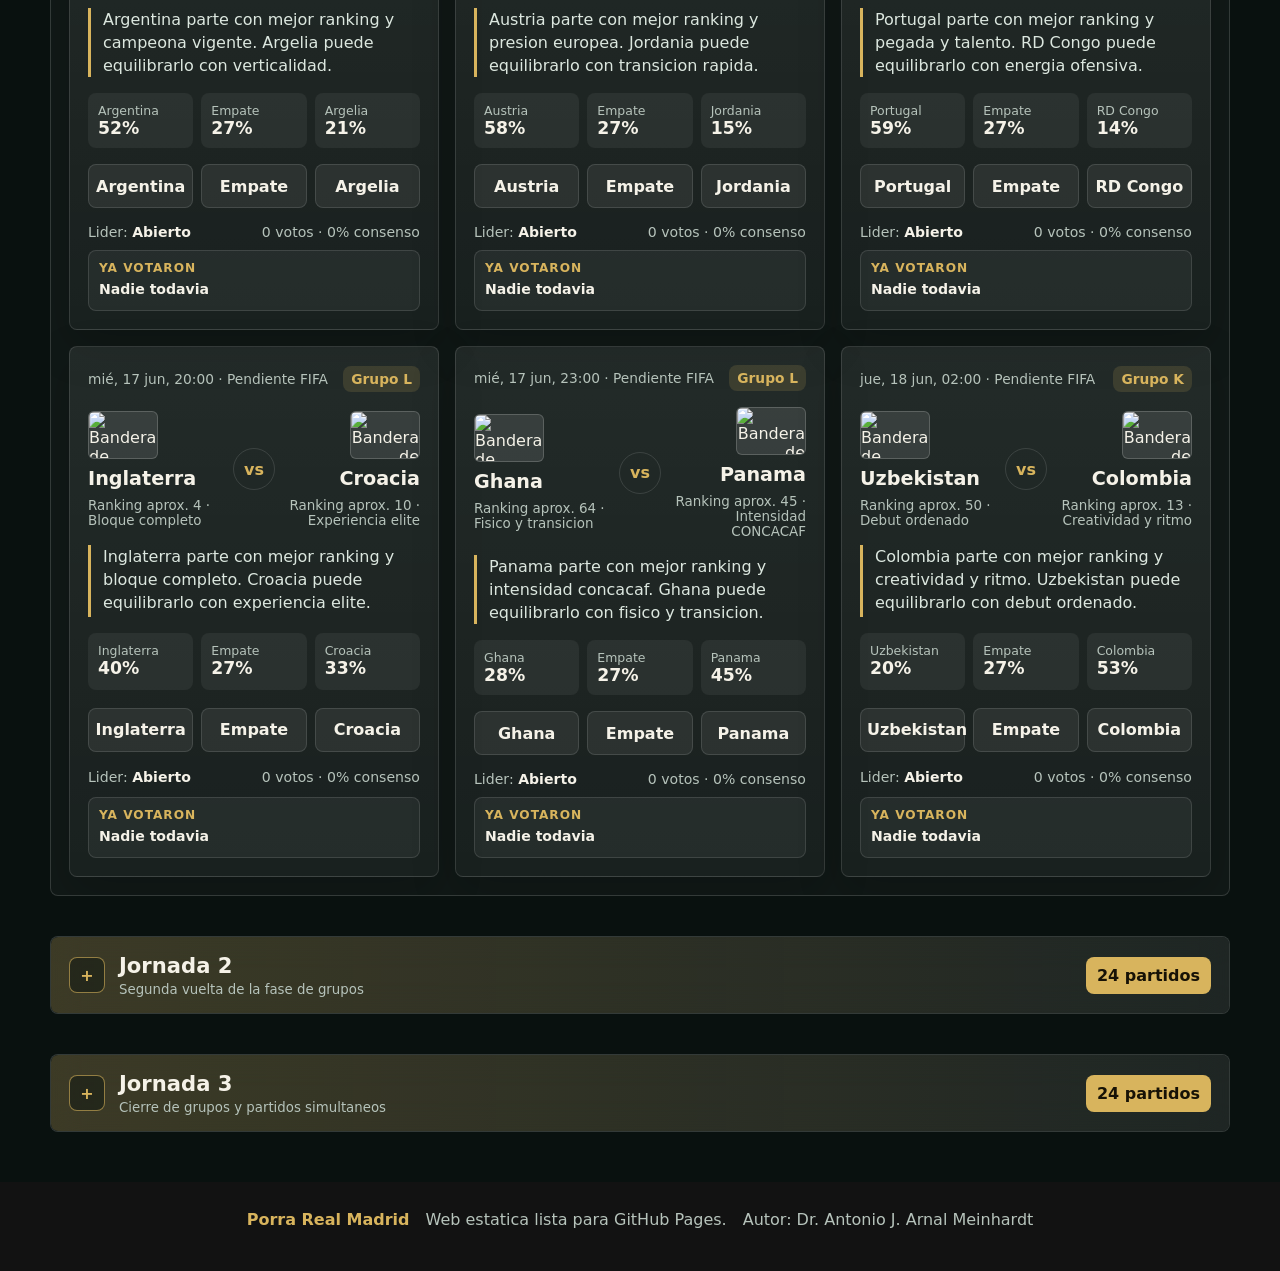
==== commit 3747179b: "Load improved jornada stylesheet" ====
--- a/index.html
+++ b/index.html
@@ -9,6 +9,7 @@
     <link rel="stylesheet" href="styles.css" />
     <link rel="stylesheet" href="sync.css" />
     <link rel="stylesheet" href="matchdays.css" />
+    <link rel="stylesheet" href="jornadas.css" />
     <script src="https://cdn.jsdelivr.net/npm/@supabase/supabase-js@2"></script>
   </head>
   <body data-page="matches">
--- a/jornadas.css
+++ b/jornadas.css
@@ -0,0 +1,153 @@
+.match-grid {
+  grid-template-columns: 1fr;
+  gap: 22px;
+}
+
+.matchday {
+  border: 1px solid rgba(255, 255, 255, 0.14);
+  border-radius: 8px;
+  background: rgba(255, 255, 255, 0.035);
+  overflow: hidden;
+}
+
+.matchday + .matchday {
+  margin-top: 18px;
+}
+
+.matchday-summary {
+  position: sticky;
+  top: 0;
+  z-index: 2;
+  display: grid;
+  grid-template-columns: auto minmax(0, 1fr) auto;
+  align-items: center;
+  gap: 14px;
+  min-height: 76px;
+  padding: 16px 18px;
+  cursor: pointer;
+  background: linear-gradient(90deg, rgba(216, 180, 93, 0.22), rgba(255, 255, 255, 0.06));
+  backdrop-filter: blur(16px);
+}
+
+.matchday-summary::-webkit-details-marker {
+  display: none;
+}
+
+.matchday-summary::before {
+  content: "+";
+  display: grid;
+  place-items: center;
+  width: 34px;
+  height: 34px;
+  border: 1px solid rgba(216, 180, 93, 0.62);
+  border-radius: 8px;
+  color: var(--gold);
+  background: rgba(9, 17, 15, 0.42);
+  font-weight: 900;
+}
+
+.matchday[open] .matchday-summary::before {
+  content: "-";
+}
+
+.matchday-summary > span:first-child {
+  display: grid;
+  gap: 4px;
+  min-width: 0;
+}
+
+.matchday-summary strong {
+  font-size: 1.32rem;
+}
+
+.matchday-summary small {
+  color: var(--muted);
+}
+
+.matchday-count {
+  min-width: 106px;
+  border-radius: 8px;
+  padding: 9px 11px;
+  color: #171206;
+  background: var(--gold);
+  font-weight: 900;
+  text-align: center;
+}
+
+.matchday-grid {
+  display: grid;
+  grid-template-columns: repeat(3, minmax(0, 1fr));
+  gap: 16px;
+  padding: 18px;
+}
+
+.vote-row {
+  display: grid;
+  grid-template-columns: repeat(3, minmax(0, 1fr));
+  gap: 8px;
+}
+
+.vote-button {
+  width: 100%;
+  min-width: 0;
+  flex: initial;
+}
+
+.vote-summary {
+  align-items: stretch;
+  flex-direction: column;
+  gap: 10px;
+}
+
+.summary-line {
+  display: flex;
+  justify-content: space-between;
+  gap: 10px;
+  flex-wrap: wrap;
+}
+
+.voter-list {
+  display: grid;
+  gap: 5px;
+  padding: 10px;
+  border: 1px solid var(--line);
+  border-radius: 8px;
+  background: rgba(255, 255, 255, 0.05);
+}
+
+.voter-list span {
+  color: var(--gold);
+  font-size: 0.76rem;
+  font-weight: 900;
+  text-transform: uppercase;
+  letter-spacing: 0.08em;
+}
+
+.voter-list strong {
+  line-height: 1.4;
+}
+
+@media (max-width: 940px) {
+  .matchday-summary {
+    position: static;
+  }
+
+  .matchday-grid {
+    grid-template-columns: 1fr;
+  }
+}
+
+@media (max-width: 640px) {
+  .matchday-summary {
+    grid-template-columns: auto 1fr;
+  }
+
+  .matchday-count {
+    grid-column: 1 / -1;
+    width: 100%;
+  }
+
+  .vote-row {
+    grid-template-columns: 1fr;
+  }
+}
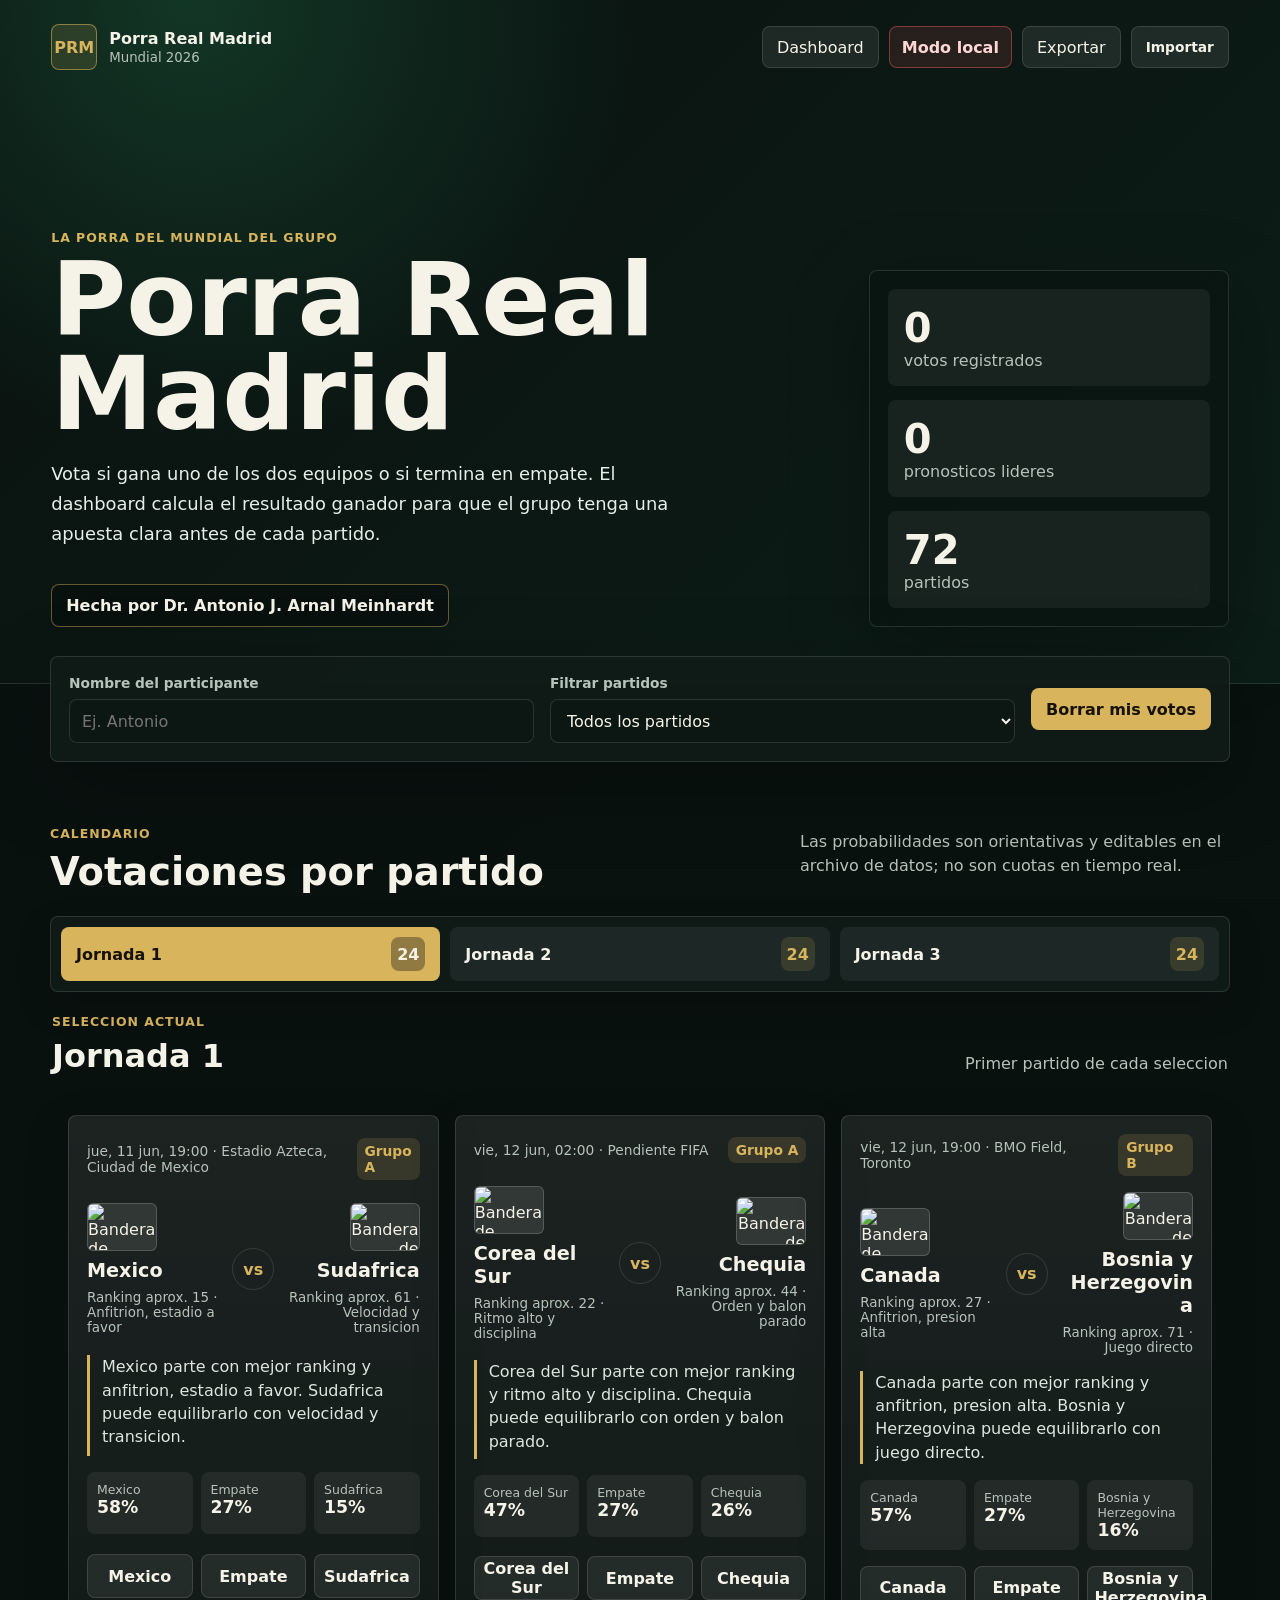
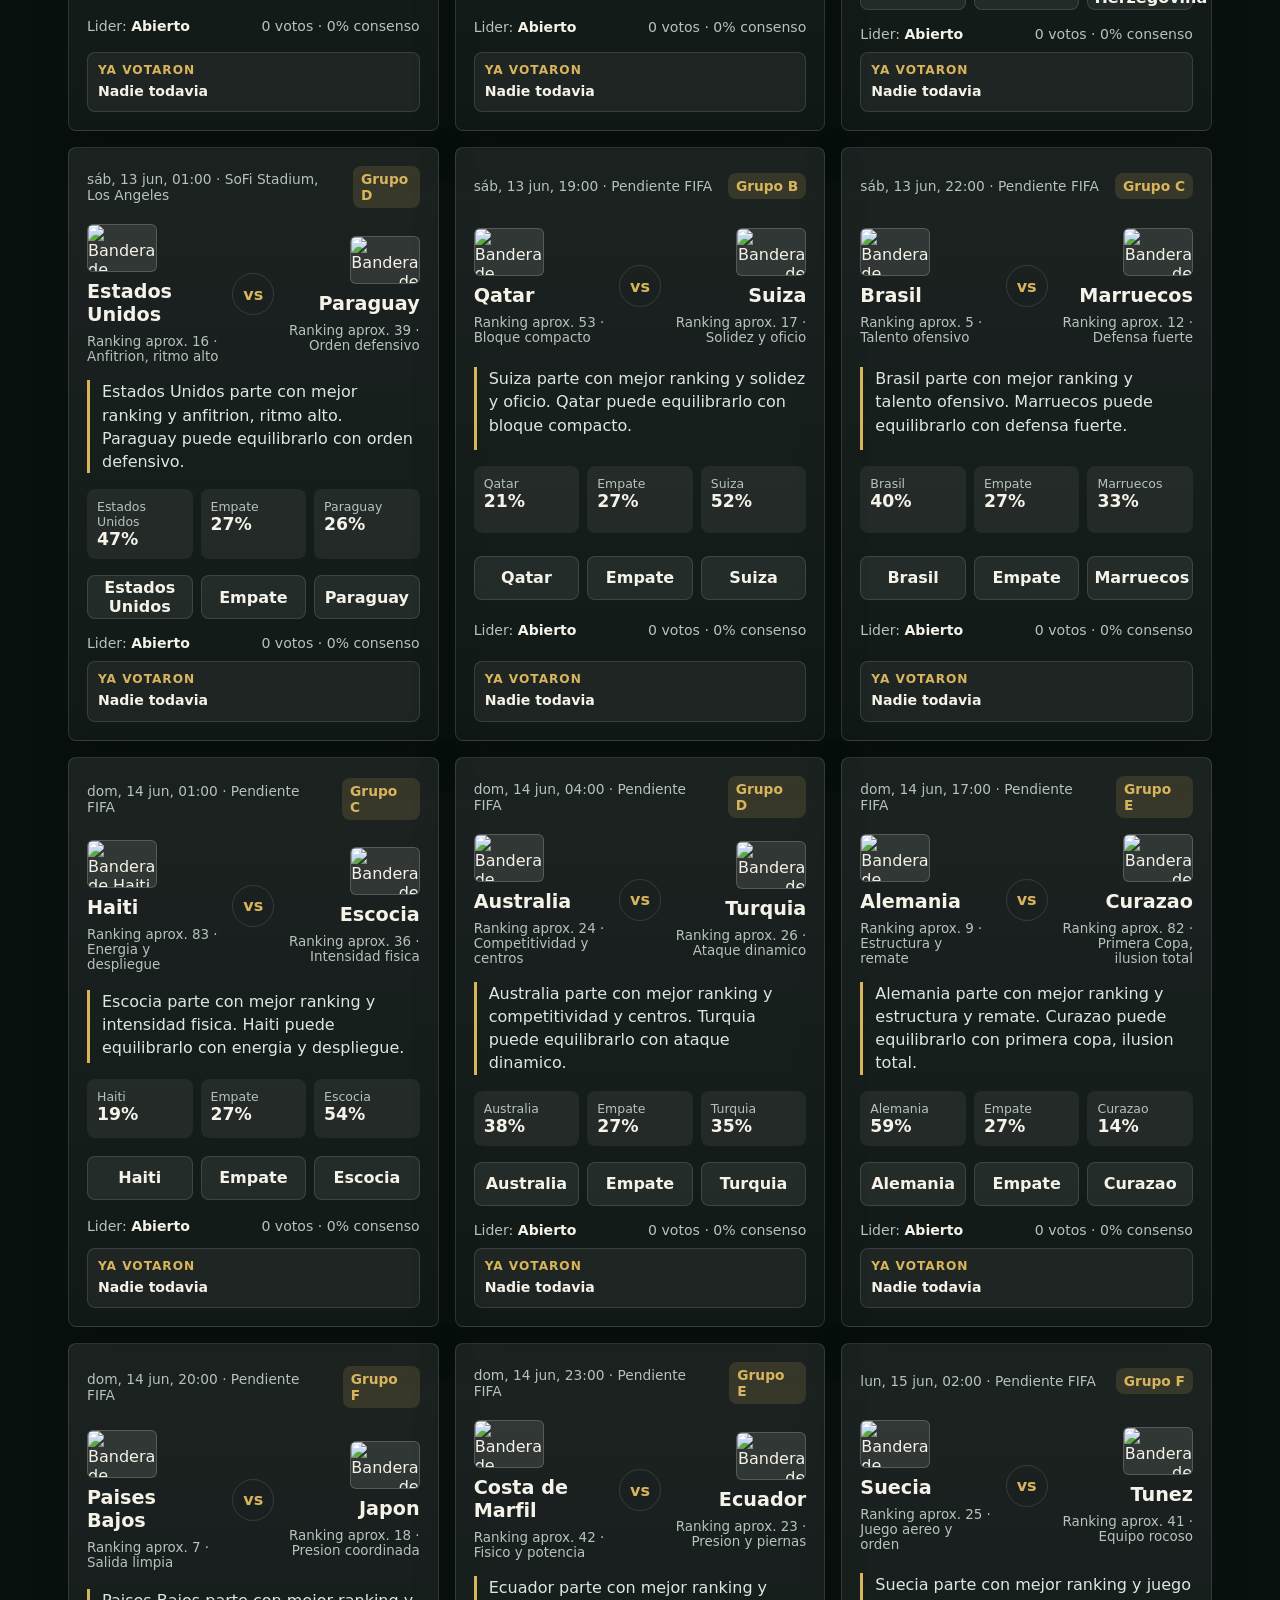
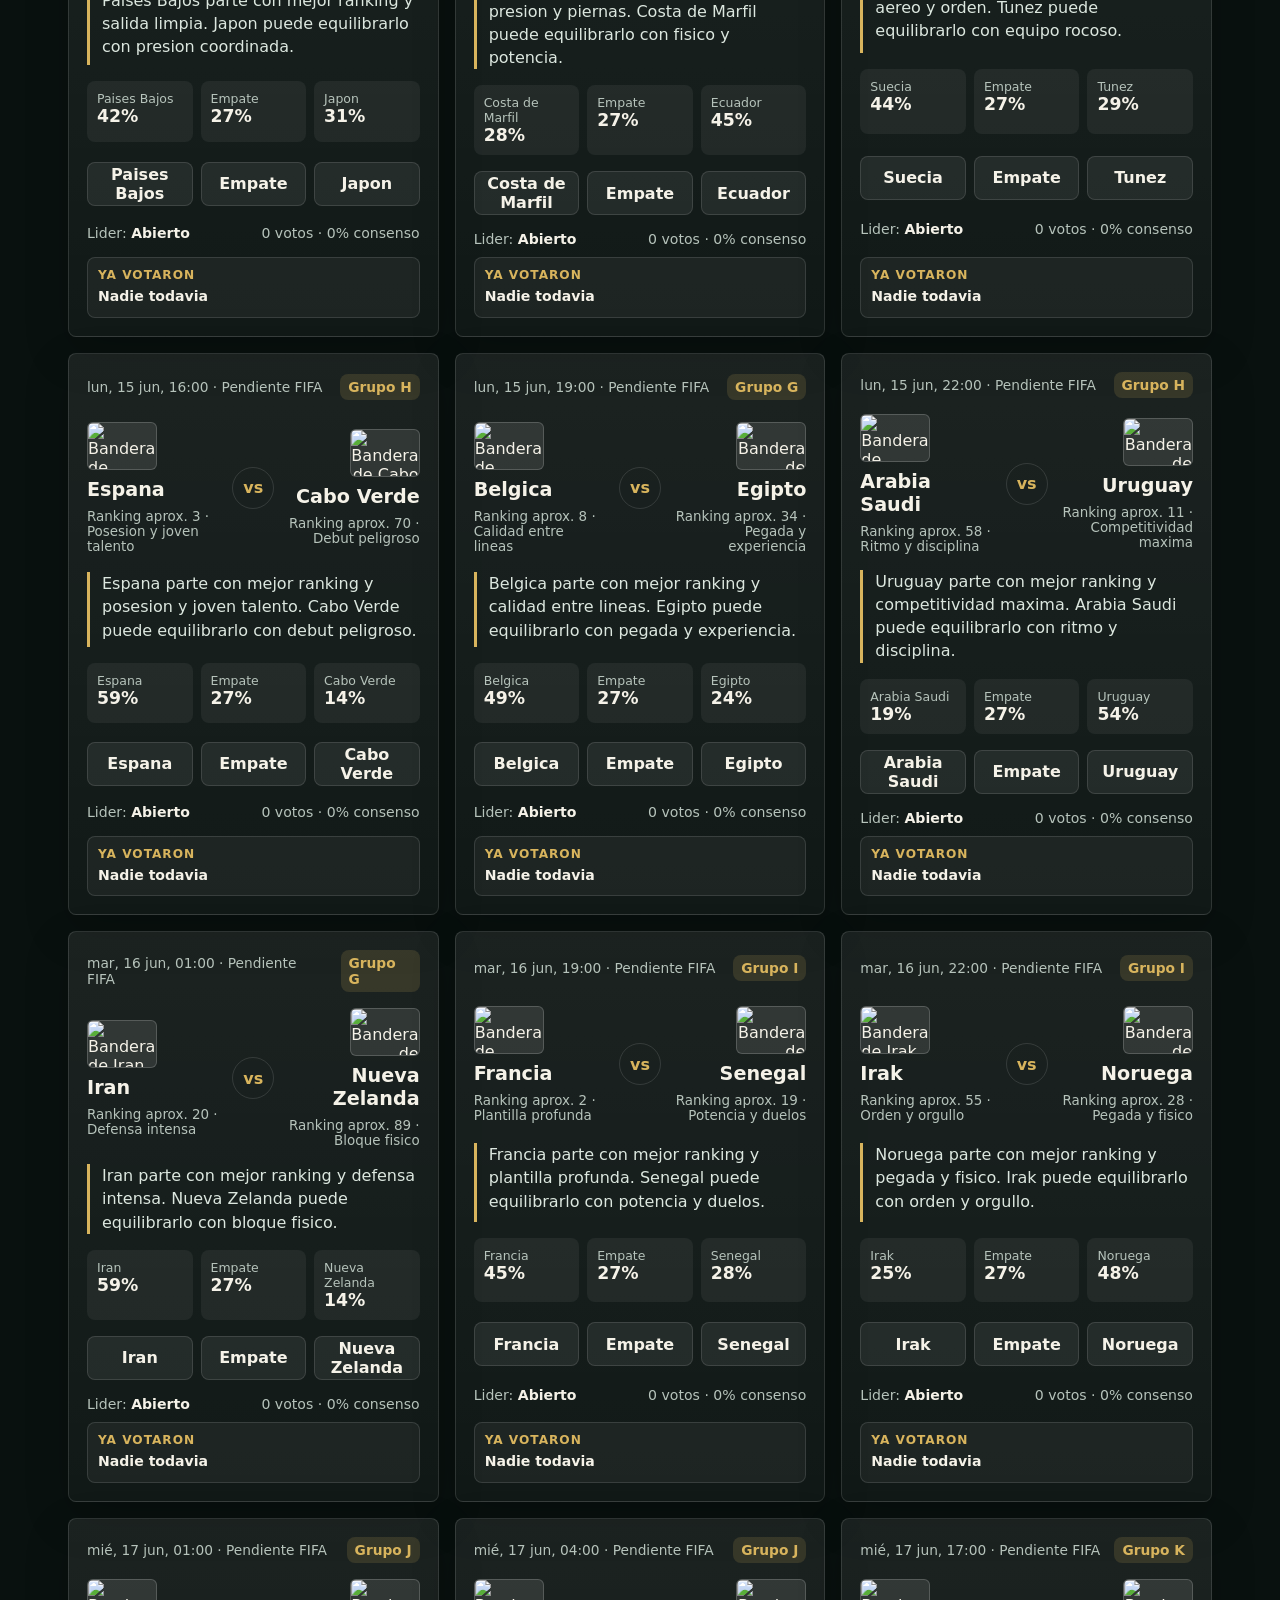
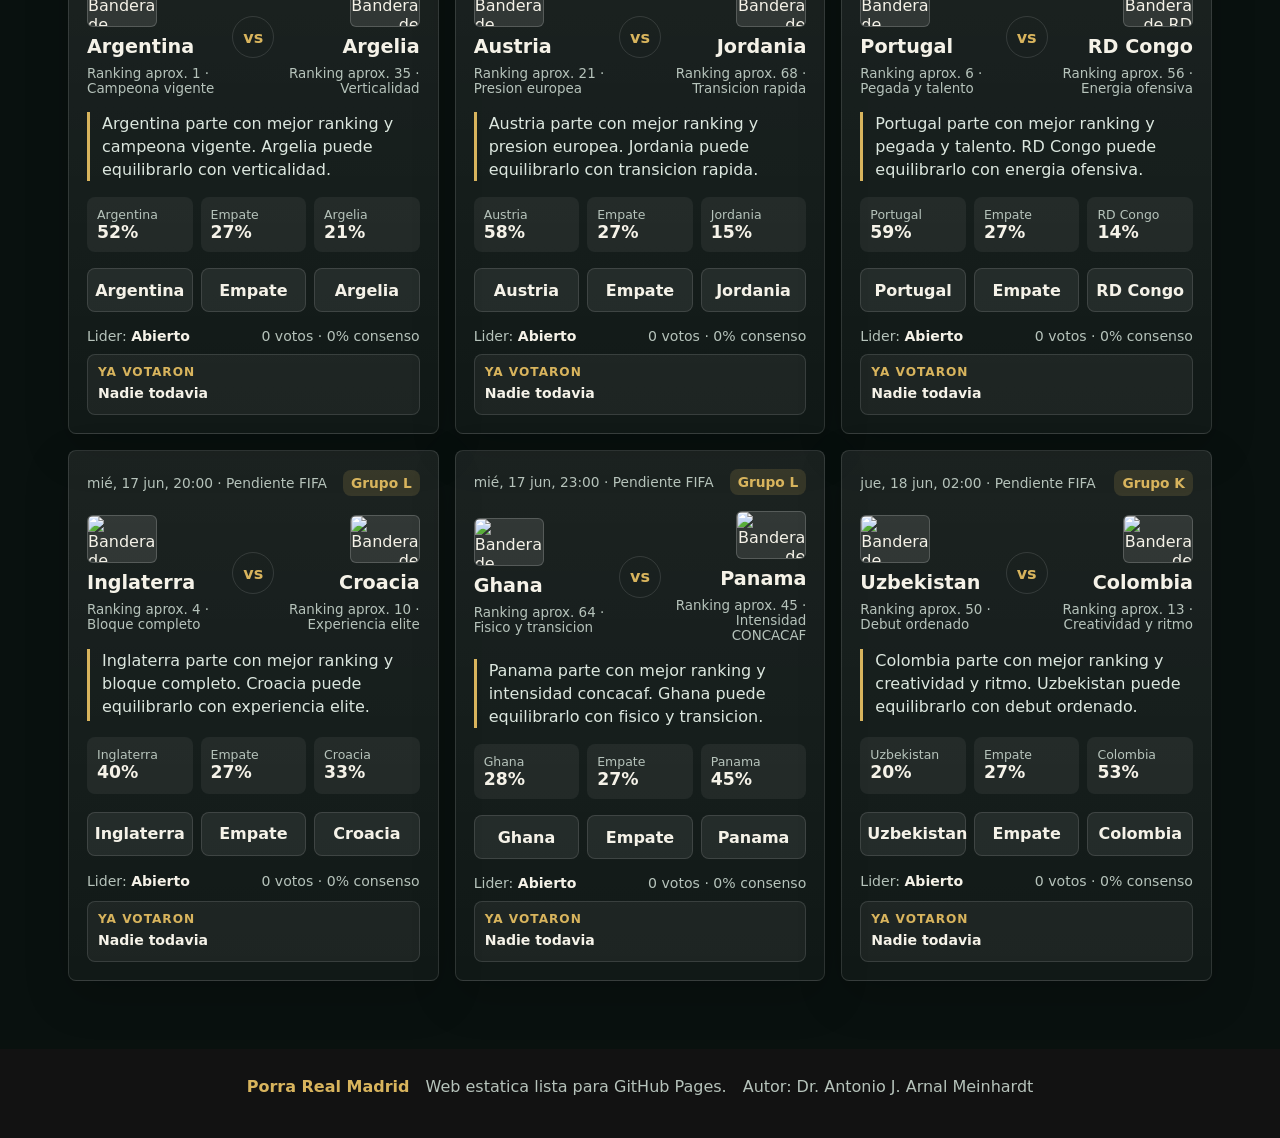
==== commit 7b836fb2: "Load tabbed jornada navigation" ====
--- a/index.html
+++ b/index.html
@@ -10,6 +10,7 @@
     <link rel="stylesheet" href="sync.css" />
     <link rel="stylesheet" href="matchdays.css" />
     <link rel="stylesheet" href="jornadas.css" />
+    <link rel="stylesheet" href="jornadas-tabs.css" />
     <script src="https://cdn.jsdelivr.net/npm/@supabase/supabase-js@2"></script>
   </head>
   <body data-page="matches">
@@ -37,5 +38,6 @@
     <template id="matchTemplate"><article class="match-card"><div class="match-topline"></div><div class="teams"></div><div class="insight"></div><div class="market"></div><div class="vote-row"></div><div class="vote-summary"></div></article></template>
     <footer><strong>Porra Real Madrid</strong><span>Web estatica lista para GitHub Pages.</span><span>Autor: Dr. Antonio J. Arnal Meinhardt</span></footer>
     <script src="app.js"></script>
+    <script src="jornadas-v2.js"></script>
   </body>
 </html>
--- a/jornadas-tabs.css
+++ b/jornadas-tabs.css
@@ -0,0 +1,94 @@
+.matchday-shell {
+  display: grid;
+  gap: 18px;
+}
+
+.matchday-tabs {
+  position: sticky;
+  top: 0;
+  z-index: 4;
+  display: grid;
+  grid-template-columns: repeat(3, minmax(0, 1fr));
+  gap: 10px;
+  padding: 10px;
+  border: 1px solid var(--line);
+  border-radius: 8px;
+  background: rgba(16, 28, 24, 0.96);
+  box-shadow: 0 14px 34px rgba(0, 0, 0, 0.2);
+  backdrop-filter: blur(16px);
+}
+
+.matchday-tab {
+  display: flex;
+  align-items: center;
+  justify-content: space-between;
+  gap: 10px;
+  min-height: 54px;
+  border: 1px solid transparent;
+  border-radius: 8px;
+  padding: 0 14px;
+  color: var(--text);
+  background: rgba(255, 255, 255, 0.06);
+  font-weight: 900;
+}
+
+.matchday-tab strong {
+  display: grid;
+  place-items: center;
+  min-width: 34px;
+  height: 34px;
+  border-radius: 8px;
+  color: var(--gold);
+  background: rgba(216, 180, 93, 0.14);
+}
+
+.matchday-tab.active {
+  border-color: rgba(216, 180, 93, 0.65);
+  color: #171206;
+  background: var(--gold);
+}
+
+.matchday-tab.active strong {
+  color: var(--text);
+  background: rgba(9, 17, 15, 0.35);
+}
+
+.matchday-header {
+  display: flex;
+  align-items: end;
+  justify-content: space-between;
+  gap: 18px;
+  padding: 4px 2px;
+}
+
+.matchday-header h3 {
+  margin: 0;
+  font-size: clamp(1.55rem, 2.5vw, 2.4rem);
+  letter-spacing: 0;
+}
+
+.matchday-header span {
+  max-width: 360px;
+  color: var(--muted);
+  line-height: 1.45;
+  text-align: right;
+}
+
+@media (max-width: 940px) {
+  .matchday-tabs {
+    position: static;
+    grid-template-columns: 1fr;
+  }
+}
+
+@media (max-width: 640px) {
+  .matchday-header {
+    align-items: start;
+    flex-direction: column;
+  }
+
+  .matchday-header span {
+    max-width: none;
+    text-align: left;
+  }
+}
